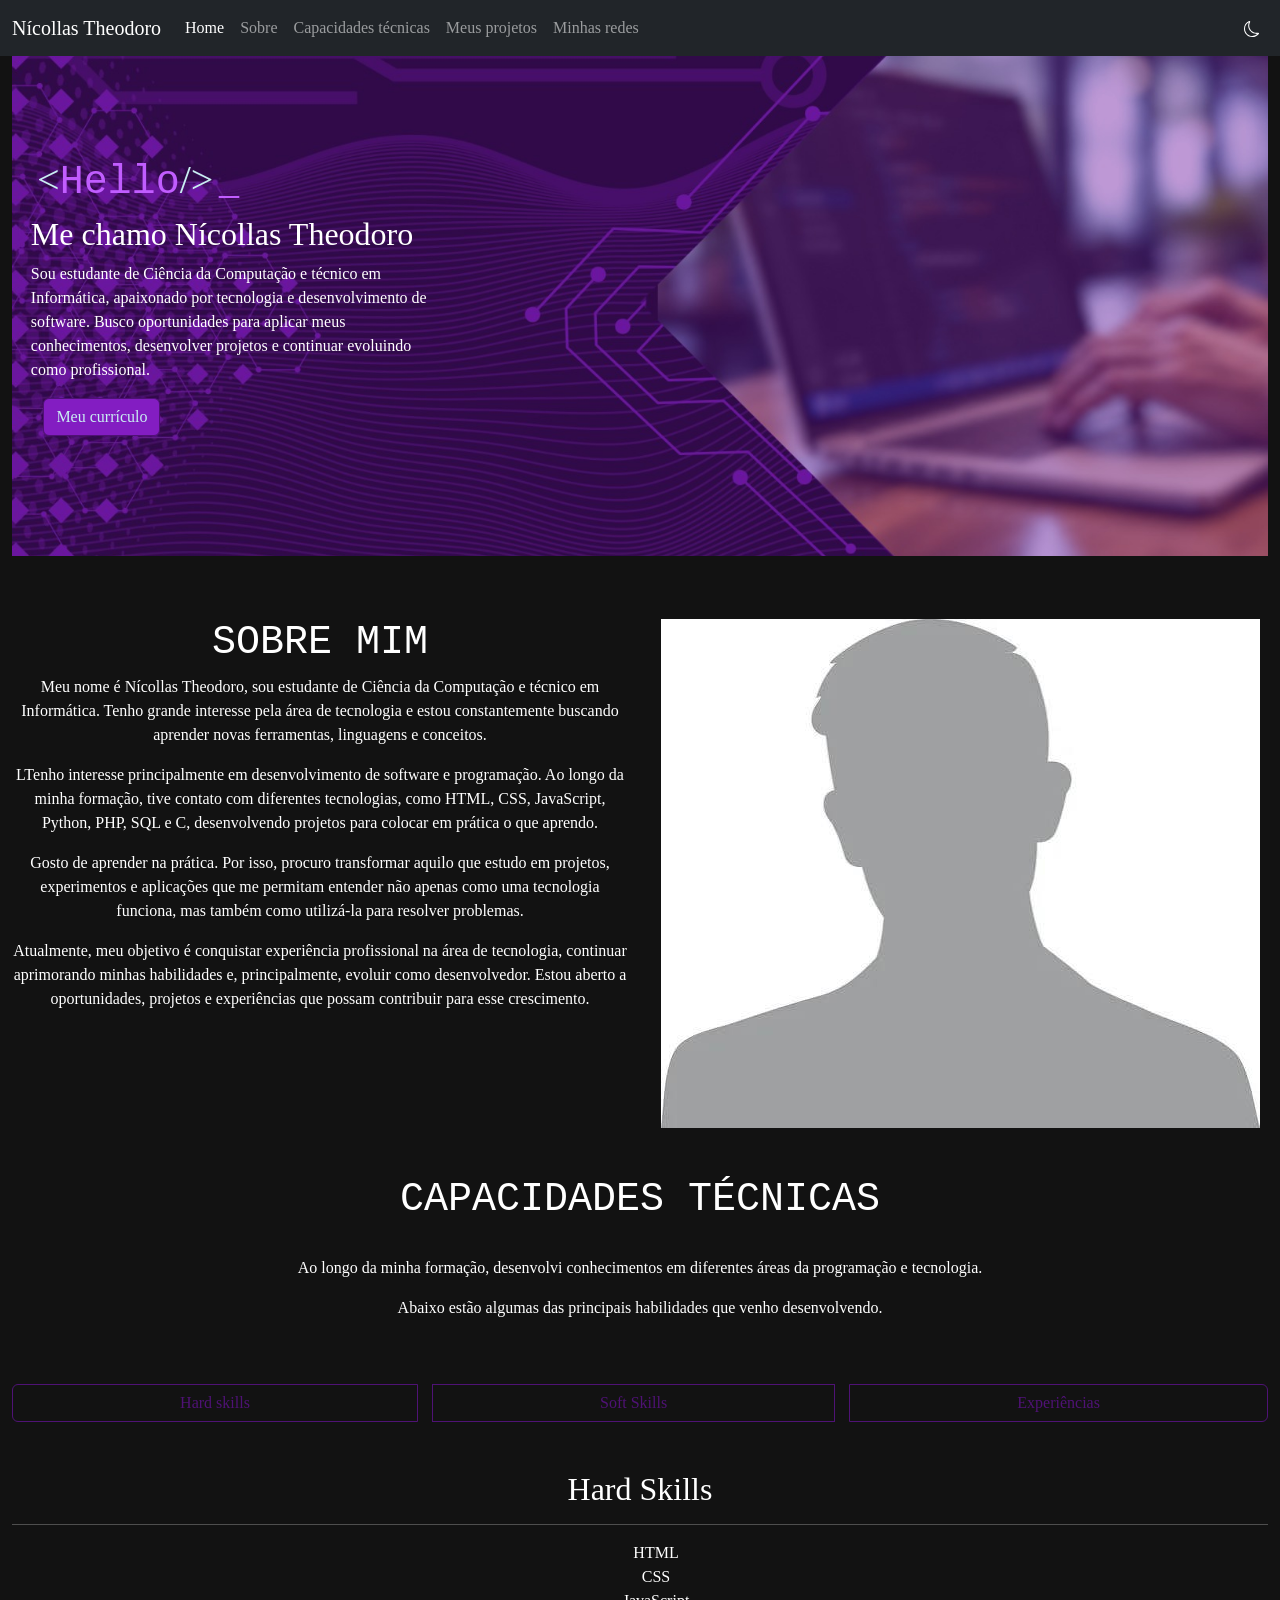
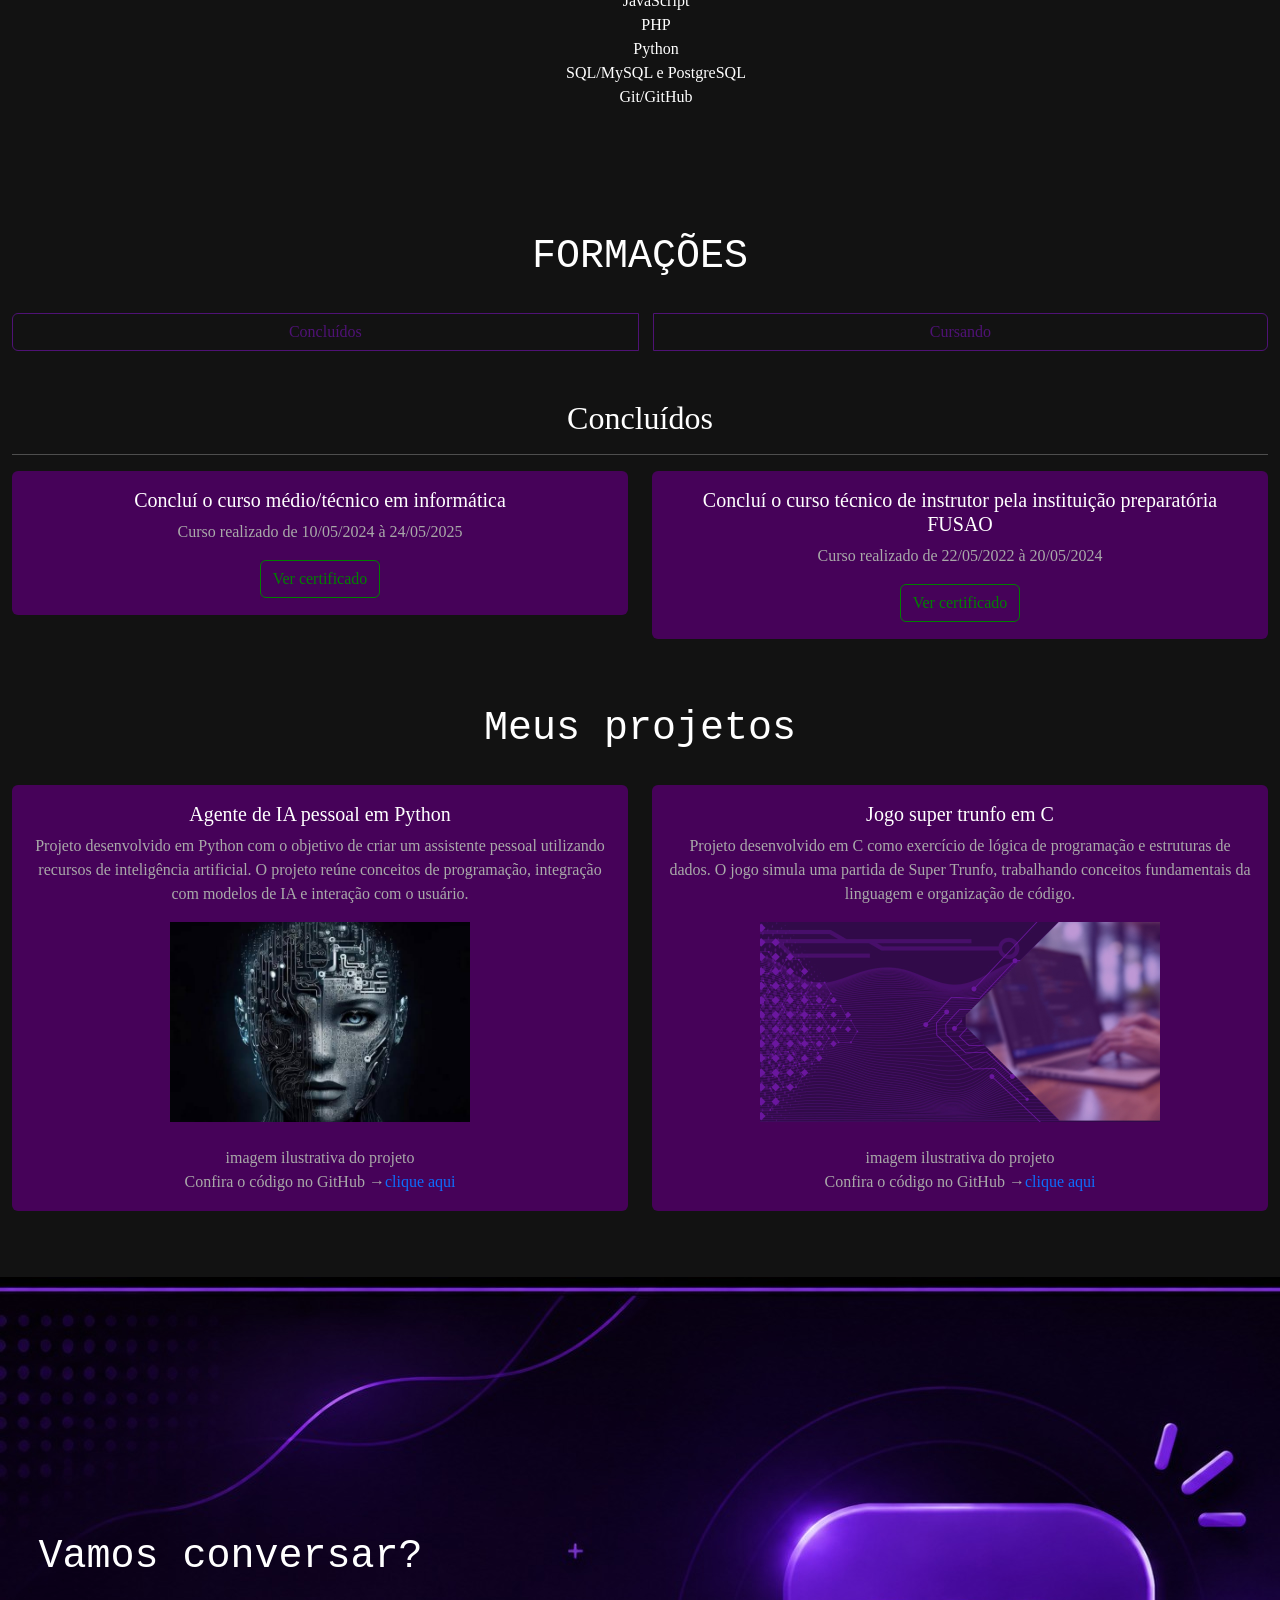
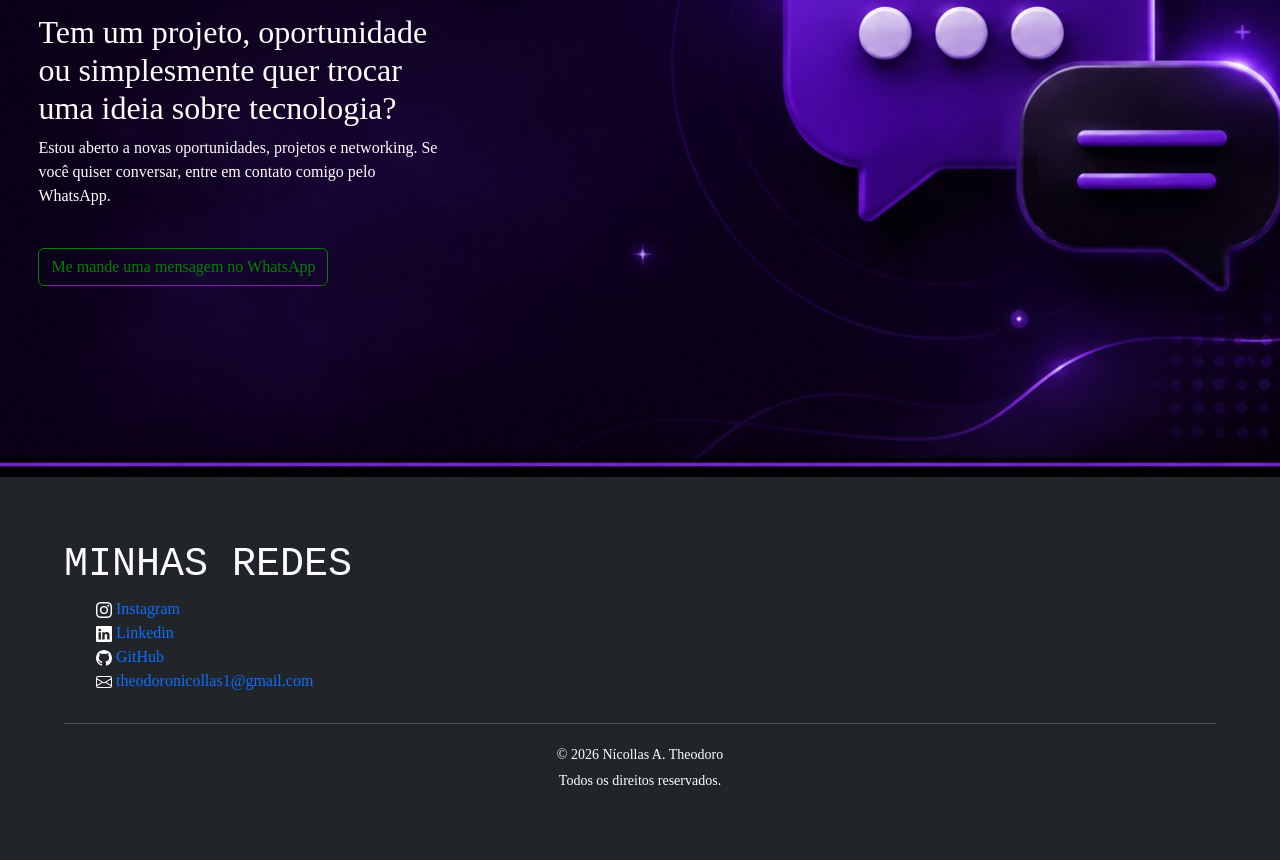
==== index.html @ baae7a4e "Mudando os exemplos" ====
<!DOCTYPE html>
<html>

<head>
    <meta charset="UTF-8">
    <meta name="viewport" content="width=device-width, initial-scale=1.0">
    <link href="https://cdn.jsdelivr.net/npm/bootstrap@5.3.8/dist/css/bootstrap.min.css" rel="stylesheet"
        integrity="sha384-sRIl4kxILFvY47J16cr9ZwB07vP4J8+LH7qKQnuqkuIAvNWLzeN8tE5YBujZqJLB" crossorigin="anonymous">
    <link rel="stylesheet" href="styke.css">
    <script src="https://cdn.jsdelivr.net/npm/bootstrap@5.3.8/dist/js/bootstrap.bundle.min.js"
        integrity="sha384-FKyoEForCGlyvwx9Hj09JcYn3nv7wiPVlz7YYwJrWVcXK/BmnVDxM+D2scQbITxI"
        crossorigin="anonymous"></script>
    <script src="script.js"></script>
</head>

<body>

    <nav class="navbar navbar-expand-lg bg-dark navbar-dark">
        <div class="container-fluid">
            <button class="navbar-toggler" type="button" data-bs-toggle="collapse" data-bs-target="#navbarTogglerDemo01"
                aria-controls="navbarTogglerDemo01" aria-expanded="false" aria-label="Toggle navigation">
                <span class="navbar-toggler-icon"></span>
            </button>
            <div class="collapse navbar-collapse" id="navbarTogglerDemo01">
                <a class="navbar-brand" href="#">Nícollas Theodoro</a>
                <ul class="navbar-nav me-auto mb-2 mb-lg-0">
                    <li class="nav-item">
                        <a class="nav-link active" aria-current="page" href="#home">Home</a>
                    </li>
                    <li class="nav-item">
                        <a class="nav-link" href="#sobre-mim">Sobre</a>
                    </li>
                    <li class="nav-item">
                        <a class="nav-link" href="#capacidades-tecnicas">Capacidades técnicas</a>
                    </li>
                    <li class="nav-item">
                        <a class="nav-link" href="#meus-projetos">Meus projetos</a>
                    </li>
                    <li class="nav-item">
                        <a class="nav-link" href="#minhas-redes">Minhas redes</a>
                    </li>
                </ul>

            </div>
            <button onclick="alternarTema()" id="lua"><svg xmlns="http://www.w3.org/2000/svg" width="16" height="16"
                    fill="currentColor" class="bi bi-moon" viewBox="0 0 16 16">
                    <path
                        d="M6 .278a.77.77 0 0 1 .08.858 7.2 7.2 0 0 0-.878 3.46c0 4.021 3.278 7.277 7.318 7.277q.792-.001 1.533-.16a.79.79 0 0 1 .81.316.73.73 0 0 1-.031.893A8.35 8.35 0 0 1 8.344 16C3.734 16 0 12.286 0 7.71 0 4.266 2.114 1.312 5.124.06A.75.75 0 0 1 6 .278M4.858 1.311A7.27 7.27 0 0 0 1.025 7.71c0 4.02 3.279 7.276 7.319 7.276a7.32 7.32 0 0 0 5.205-2.162q-.506.063-1.029.063c-4.61 0-8.343-3.714-8.343-8.29 0-1.167.242-2.278.681-3.286" />
                </svg></button>

            <button onclick="alternarTema()" id="sol"><svg xmlns="http://www.w3.org/2000/svg" width="16" height="16"
                    fill="currentColor" class="bi bi-brightness-high-fill" viewBox="0 0 16 16">
                    <path
                        d="M12 8a4 4 0 1 1-8 0 4 4 0 0 1 8 0M8 0a.5.5 0 0 1 .5.5v2a.5.5 0 0 1-1 0v-2A.5.5 0 0 1 8 0m0 13a.5.5 0 0 1 .5.5v2a.5.5 0 0 1-1 0v-2A.5.5 0 0 1 8 13m8-5a.5.5 0 0 1-.5.5h-2a.5.5 0 0 1 0-1h2a.5.5 0 0 1 .5.5M3 8a.5.5 0 0 1-.5.5h-2a.5.5 0 0 1 0-1h2A.5.5 0 0 1 3 8m10.657-5.657a.5.5 0 0 1 0 .707l-1.414 1.415a.5.5 0 1 1-.707-.708l1.414-1.414a.5.5 0 0 1 .707 0m-9.193 9.193a.5.5 0 0 1 0 .707L3.05 13.657a.5.5 0 0 1-.707-.707l1.414-1.414a.5.5 0 0 1 .707 0m9.193 2.121a.5.5 0 0 1-.707 0l-1.414-1.414a.5.5 0 0 1 .707-.707l1.414 1.414a.5.5 0 0 1 0 .707M4.464 4.465a.5.5 0 0 1-.707 0L2.343 3.05a.5.5 0 1 1 .707-.707l1.414 1.414a.5.5 0 0 1 0 .708" />
                </svg></button>
        </div>
    </nav>


    <main>

        <div class="container text-center">

            <div class="banner-home" id="home">
                <!-- <img src="camisetasTiBanner.png" alt=""> -->
                <h1 class="hello">
                    <span class="code">&lt;</span>Hello<span class="code">/&gt;</span>
                    <span class="cursor">_</span>
                </h1>
                <h2>Me chamo Nícollas Theodoro</h2>
                <p>Sou estudante de Ciência da Computação e técnico em Informática, apaixonado por tecnologia e
                    desenvolvimento de software. Busco oportunidades para aplicar meus conhecimentos, desenvolver
                    projetos e continuar evoluindo como profissional.</p>
                <a href="arquivos/CURRICULO - NICOLLAS THEODORO.pdf" download="Curriculo-Nicollas-Theodoro.pdf"
                    class="btn curriculo">Meu currículo</a>

            </div>
            <div class="row sobre">

                <div class="col-md-6" id="sobre-mim">
                    <h1>SOBRE MIM</h1>
                    <p>
                        Meu nome é Nícollas Theodoro, sou estudante de Ciência da Computação e técnico em Informática.
                        Tenho grande interesse pela área de tecnologia e estou constantemente buscando aprender novas
                        ferramentas, linguagens e conceitos.
                    </p>

                    <p>
                        LTenho interesse principalmente em desenvolvimento de software e programação. Ao longo da minha
                        formação, tive contato com diferentes tecnologias, como HTML, CSS, JavaScript, Python, PHP, SQL
                        e C, desenvolvendo projetos para colocar em prática o que aprendo.
                    </p>

                    <p>
                        Gosto de aprender na prática. Por isso, procuro transformar aquilo que estudo em projetos,
                        experimentos e aplicações que me permitam entender não apenas como uma tecnologia funciona, mas
                        também como utilizá-la para resolver problemas.
                    </p>

                    <p>
                        Atualmente, meu objetivo é conquistar experiência profissional na área de tecnologia, continuar
                        aprimorando minhas habilidades e, principalmente, evoluir como desenvolvedor. Estou aberto a
                        oportunidades, projetos e experiências que possam contribuir para esse crescimento.
                    </p>
                </div>

                <div class="col-md-6">
                    <img src="imagens/foto-generica.png" class="img-fluid" alt="Nícollas">
                </div>

            </div>


            <br><br>


            <div class="capacidades-tecnicas">
                <h1>CAPACIDADES TÉCNICAS</h1><br>
                <p>Ao longo da minha formação, desenvolvi conhecimentos em diferentes áreas da programação e tecnologia.
                </p>
                <p>Abaixo estão algumas das principais habilidades que venho desenvolvendo.</p>
                <br><br>
                <div class="btn-group" role="group" aria-label="Basic outlined example" id="capacidades-tecnicas">



                    <button type="button" class="btn btn-outline-primary" onclick="mudarTexto('h')">Hard skills
                    </button>

                    <button type="button" class="btn btn-outline-primary" onclick="mudarTexto('s')">Soft Skills
                    </button>

                    <button type="button" class="btn btn-outline-primary" onclick="mudarTexto('x')">
                        Experiências
                    </button>

                </div>

                <br><br>

                <h2 id="titulo">Hard Skills</h2>
                <hr>
                <ul class="lista">
                    <li id="item1">HTML</li>
                    <li id="item2">CSS</li>
                    <li id="item3">JavaScript</li>
                    <li id="item4">PHP</li>
                    <li id="item5">Python</li>
                    <li id="item6">SQL/MySQL e PostgreSQL</li>
                    <li id="item7">Git/GitHub</li>
                </ul>


                <div class="row row-cols-1 row-cols-md-2 g-4">

                    <div class="col">
                        <div class="card" id="card1">
                            <div class="card-body">
                                <h5 class="card-title" id="card-title1"></h5>
                                <p class="card-text" id="card-text1"></p>
                            </div>
                        </div>
                    </div>

                    <div class="col">
                        <div class="card" id="card2">
                            <div class="card-body">
                                <h5 class="card-title" id="card-title2"></h5>
                                <p class="card-text" id="card-text2"></p>
                            </div>
                        </div>
                    </div>

                    <div class="col">
                        <div class="card" id="card3">
                            <div class="card-body">
                                <h5 class="card-title" id="cardtitle3"></h5>
                                <p class="card-text" id="cardtext3"></p>
                            </div>
                        </div>
                    </div>

                    <div class="col">
                        <div class="card" id="card4">
                            <div class="card-body">
                                <h5 class="card-title" id="cardtitle4"></h5>
                                <p class="card-text" id="cardtext4"></p>
                            </div>
                        </div>
                    </div>

                </div>

            </div>

        </div>

        <div class="container text-center">
            <h1>FORMAÇÕES</h1> <br>
            <div class="btn-group" role="group" aria-label="Basic outlined example" id="capacidades-tecnicas">

                <button type="button" class="btn btn-outline-primary" onclick="mudarTextoFormacao('con')">
                    Concluídos
                </button>

                <button type="button" class="btn btn-outline-primary" onclick="mudarTextoFormacao('cur')">
                    Cursando
                </button>
            </div>

            <br><br>

            <h2 id="titulo-formacoes">Concluídos</h2>
            <hr>

            <div class="row row-cols-1 row-cols-md-2 g-4">

                <div class="col">
                    <div class="card" id="card-formacao1">
                        <div class="card-body">
                            <h5 class="card-title" id="card-formacao-title1">Concluí o curso médio/técnico em
                                informática</h5>
                            <p class="card-text" id="card-formacao-text1">Curso realizado de 10/05/2024 à 24/05/2025
                            </p>
                            <button class="btn whatsapp" id="certificado1">Ver certificado</button>

                        </div>
                    </div>
                </div>

                <div class="col">
                    <div class="card" id="card-formacao2">
                        <div class="card-body">
                            <h5 class="card-title" id="card-formacao-title2">Concluí o curso técnico de instrutor pela instituição preparatória FUSAO</h5>
                            <p class="card-text" id="card-formacao-text2">Curso realizado de 22/05/2022 à 20/05/2024</p>
                            <button class="btn whatsapp" id="certificado2">Ver certificado</button>
                        </div>
                    </div>
                </div>

                <div class="col">
                    <div class="card" id="card-formacao3">
                        <div class="card-body">
                            <h5 class="card-title" id="card-formacao-5itle3"></h5>
                            <p class="card-text" id="card-formacao-text3"></p>
                        </div>
                    </div>
                </div>

                <div class="col">
                    <div class="card" id="card-formacao4">
                        <div class="card-body">
                            <h5 class="card-title" id="card-formacao-title14"></h5>
                            <p class="card-text" id="card-formacao-text4"></p>
                        </div>
                    </div>
                </div>
            </div>

            <div class="div-projetos" id="meus-projetos">
                <h1>Meus projetos</h1><br>
                <div class="scroll-projetos">
                    <div class="row row-cols-1 row-cols-md-2 g-4">

                        <div class="col">
                            <div class="card" id="card-formacao1">
                                <div class="card-body">
                                    <h5 class="card-title" id="card-formacao-title1">Agente de IA pessoal em Python</h5>
                                    <p>Projeto desenvolvido em Python com o objetivo de criar um assistente pessoal
                                        utilizando recursos de inteligência artificial. O projeto reúne conceitos de
                                        programação, integração com modelos de IA e interação com o usuário.</p>
                                    <img src="imagens/projeto-ia.png" alt=""><br><br>
                                    <h7>imagem ilustrativa do projeto</h7>
                                    <p class="card-text" id="card-formacao-text1">Confira o código no GitHub →<a
                                            href="https://github.com/NicollasTheodoro/IA-Pessoal">clique aqui</a></p>
                                </div>
                            </div>
                        </div>

                        <div class="col">
                            <div class="card" id="card-formacao2">
                                <div class="card-body">
                                    <h5 class="card-title" id="card-formacao-title2">Jogo super trunfo em C </h5>
                                    <p>Projeto desenvolvido em C como exercício de lógica de programação e estruturas de
                                        dados. O jogo simula uma partida de Super Trunfo, trabalhando conceitos
                                        fundamentais da linguagem e organização de código.</p>

                                    <img src="imagens/bannerHome.jpeg" alt=""><br><br>
                                    <h7>imagem ilustrativa do projeto</h7>
                                    <p class="card-text" id="card-formacao-text2">Confira o código no GitHub →<a
                                            href="https://github.com/NicollasTheodoro/Super-Trunfo---desafio">clique
                                            aqui</a></p>
                                </div>
                            </div>
                        </div>

                        <div class="col">
                            <div class="card" id="card-formacao3">
                                <div class="card-body">
                                    <h5 class="card-title" id="card-formacao-5itle3"></h5>
                                    <p class="card-text" id="card-formacao-text3"></p>
                                </div>
                            </div>
                        </div>

                        <div class="col">
                            <div class="card" id="card-formacao4">
                                <div class="card-body">
                                    <h5 class="card-title" id="card-formacao-title14"></h5>
                                    <p class="card-text" id="card-formacao-text4"></p>
                                </div>
                            </div>
                        </div>
                    </div>
                </div>
            </div>

        </div>
        <div class="vamos-conversar">
            <!-- <img src="imagens/bannerVamosConversar.jpeg" alt=""> -->
            <h1>Vamos conversar?</h1><br>
            <h2>Tem um projeto, oportunidade ou simplesmente quer trocar uma ideia sobre tecnologia?</h2>
            <p>Estou aberto a novas oportunidades, projetos e networking. Se você quiser conversar, entre em contato comigo pelo WhatsApp.</p>
            <br>
            <button class="btn whatsapp"><a class=""
                    href="https://wa.me/5521979903028?text=Ol%C3%A1%21%20Vi%20seu%20curr%C3%ADculo%20e%20gostaria%20de%20conversar."
                    target="_blank">
                    Me mande uma mensagem no WhatsApp
                </a></button>
        </div>
    </main>


    <footer>
        <div class="div-footer">
            <div class="footer-colunas">
                <div>
                    <h1>MINHAS REDES</h1>
                    <ul id="minhas-redes">
                        <li><svg xmlns="http://www.w3.org/2000/svg" width="16" height="16" fill="currentColor"
                                class="bi bi-instagram" viewBox="0 0 16 16">
                                <path
                                    d="M8 0C5.829 0 5.556.01 4.703.048 3.85.088 3.269.222 2.76.42a3.9 3.9 0 0 0-1.417.923A3.9 3.9 0 0 0 .42 2.76C.222 3.268.087 3.85.048 4.7.01 5.555 0 5.827 0 8.001c0 2.172.01 2.444.048 3.297.04.852.174 1.433.372 1.942.205.526.478.972.923 1.417.444.445.89.719 1.416.923.51.198 1.09.333 1.942.372C5.555 15.99 5.827 16 8 16s2.444-.01 3.298-.048c.851-.04 1.434-.174 1.943-.372a3.9 3.9 0 0 0 1.416-.923c.445-.445.718-.891.923-1.417.197-.509.332-1.09.372-1.942C15.99 10.445 16 10.173 16 8s-.01-2.445-.048-3.299c-.04-.851-.175-1.433-.372-1.941a3.9 3.9 0 0 0-.923-1.417A3.9 3.9 0 0 0 13.24.42c-.51-.198-1.092-.333-1.943-.372C10.443.01 10.172 0 7.998 0zm-.717 1.442h.718c2.136 0 2.389.007 3.232.046.78.035 1.204.166 1.486.275.373.145.64.319.92.599s.453.546.598.92c.11.281.24.705.275 1.485.039.843.047 1.096.047 3.231s-.008 2.389-.047 3.232c-.035.78-.166 1.203-.275 1.485a2.5 2.5 0 0 1-.599.919c-.28.28-.546.453-.92.598-.28.11-.704.24-1.485.276-.843.038-1.096.047-3.232.047s-2.39-.009-3.233-.047c-.78-.036-1.203-.166-1.485-.276a2.5 2.5 0 0 1-.92-.598 2.5 2.5 0 0 1-.6-.92c-.109-.281-.24-.705-.275-1.485-.038-.843-.046-1.096-.046-3.233s.008-2.388.046-3.231c.036-.78.166-1.204.276-1.486.145-.373.319-.64.599-.92s.546-.453.92-.598c.282-.11.705-.24 1.485-.276.738-.034 1.024-.044 2.515-.045zm4.988 1.328a.96.96 0 1 0 0 1.92.96.96 0 0 0 0-1.92m-4.27 1.122a4.109 4.109 0 1 0 0 8.217 4.109 4.109 0 0 0 0-8.217m0 1.441a2.667 2.667 0 1 1 0 5.334 2.667 2.667 0 0 1 0-5.334" />
                            </svg> <a href="">Instagram</a></li>
                        <li><svg xmlns="http://www.w3.org/2000/svg" width="16" height="16" fill="currentColor"
                                class="bi bi-linkedin" viewBox="0 0 16 16">
                                <path
                                    d="M0 1.146C0 .513.526 0 1.175 0h13.65C15.474 0 16 .513 16 1.146v13.708c0 .633-.526 1.146-1.175 1.146H1.175C.526 16 0 15.487 0 14.854zm4.943 12.248V6.169H2.542v7.225zm-1.2-8.212c.837 0 1.358-.554 1.358-1.248-.015-.709-.52-1.248-1.342-1.248S2.4 3.226 2.4 3.934c0 .694.521 1.248 1.327 1.248zm4.908 8.212V9.359c0-.216.016-.432.08-.586.173-.431.568-.878 1.232-.878.869 0 1.216.662 1.216 1.634v3.865h2.401V9.25c0-2.22-1.184-3.252-2.764-3.252-1.274 0-1.845.7-2.165 1.193v.025h-.016l.016-.025V6.169h-2.4c.03.678 0 7.225 0 7.225z" />
                            </svg> <a href="">Linkedin</a></li>
                        <li><svg xmlns="http://www.w3.org/2000/svg" width="16" height="16" fill="currentColor"
                                class="bi bi-github" viewBox="0 0 16 16">
                                <path
                                    d="M8 0C3.58 0 0 3.58 0 8c0 3.54 2.29 6.53 5.47 7.59.4.07.55-.17.55-.38 0-.19-.01-.82-.01-1.49-2.01.37-2.53-.49-2.69-.94-.09-.23-.48-.94-.82-1.13-.28-.15-.68-.52-.01-.53.63-.01 1.08.58 1.23.82.72 1.21 1.87.87 2.33.66.07-.52.28-.87.51-1.07-1.78-.2-3.64-.89-3.64-3.95 0-.87.31-1.59.82-2.15-.08-.2-.36-1.02.08-2.12 0 0 .67-.21 2.2.82.64-.18 1.32-.27 2-.27s1.36.09 2 .27c1.53-1.04 2.2-.82 2.2-.82.44 1.1.16 1.92.08 2.12.51.56.82 1.27.82 2.15 0 3.07-1.87 3.75-3.65 3.95.29.25.54.73.54 1.48 0 1.07-.01 1.93-.01 2.2 0 .21.15.46.55.38A8.01 8.01 0 0 0 16 8c0-4.42-3.58-8-8-8" />
                            </svg> <a href="https://github.com/NicollasTheodoro">GitHub</a></li>
                        <li><svg xmlns="http://www.w3.org/2000/svg" width="16" height="16" fill="currentColor"
                                class="bi bi-envelope" viewBox="0 0 16 16">
                                <path
                                    d="M0 4a2 2 0 0 1 2-2h12a2 2 0 0 1 2 2v8a2 2 0 0 1-2 2H2a2 2 0 0 1-2-2zm2-1a1 1 0 0 0-1 1v.217l7 4.2 7-4.2V4a1 1 0 0 0-1-1zm13 2.383-4.708 2.825L15 11.105zm-.034 6.876-5.64-3.471L8 9.583l-1.326-.795-5.64 3.47A1 1 0 0 0 2 13h12a1 1 0 0 0 .966-.741M1 11.105l4.708-2.897L1 5.383z" />
                            </svg> <a
                                href="https://mail.google.com/mail/u/0/?hl=pt-BR#advanced-search/to=theodoronicollas1%40gmail.com&query=in%3Asent&isrefinement=true&todisplay=theodoronicollas1%40gmail.com?compose=new">theodoronicollas1@gmail.com</a>
                        </li>
                    </ul>
                </div>

                <div class="direitos-reservados">
                    <p>© 2026 Nícollas A. Theodoro</p>
                    <p>Todos os direitos reservados.</p>
                </div>
            </div>
        </div>
    </footer>

</body>



</html>
---- styke.css ----
* {
    box-sizing: border-box;
    font-family: Times, Times New Roman, sans-serif;
}

h1 {
    font-family: Andale Mono, monospace;
}

.lista {
    list-style: none;
}

head {
    background-color: darkblue;
}

#lua,
#sol {
    background-color: transparent;
    border: none;
    color: white;
    padding: 8px;
    margin: 0;
    cursor: pointer;
    transition: 0.3s;
}

#lua:hover,
#sol:hover {
    color: #C9EEF2;
    transform: scale(1.15);
}

#sol {
    display: none;
}

body {
    /* background-color: #1e1c1f; */
    background-color: #121212;
    color: white;
}

/* 
body {
    background-color: #121212;
    color: white;
} */

.curriculo {
    background-color: #831DC2;
    color: #C9EEF2 !important;
    margin-left: 2.5%;
}

.btn {
    border-color: #4F1275;
    color: #4F1275;
}

#capacidades-tecnicas {
    display: flex;
    justify-content: center;
    gap: 15px;
}

.btn:hover {
    background-color: #831DC2;
    border-color: #4F1275;
    color: #C9EEF2;
}

.btn:active {
    background-color: #831DC2 !important;
    border-color: #4F1275 !important;
    color: #C9EEF2 !important;
}

.card {
    background-color: transparent;
    border-color: transparent;
}

#card-formacao1,
#card-formacao2 {
    background-color: #460259;
}

.card-body p {
    color: darkgray;
}

.card-body h5 {
    color: white;
}

.card-body h7 {
    color: darkgray;
}


nav {
    color: white;
}

.div-footer {
    padding: 5%;
    font-style: none;
    background-color: #212529;
}

.div-footer ul {
    list-style: none;
}

a {
    text-decoration: none;
}

.div-footer a:hover {
    color: #C9EEF2;
}

body.light-mode .sobre-mim {
    background-color: white;
    color: black;
}

body.light-mode .banner-home {
    color: white;
}

.card {
    background-color: transparent;
    border-color: transparent;
}


body.light-mode .card {
    background-color: transparent;
    color: black;
    border: none;
}

body.light-mode {
    background-color: rgb(221, 214, 224);
    color: black;
}

body.light-mode .div-footer {
    background-color: #212529;
    color: white;
}

body.light-mode .vamos-conversar {
    color: white;
}

body {
    margin: 0;
    width: 100%;
    overflow-x: hidden;
}

.container {
    max-width: 100%;
}

.inutil:hover {
    background-color: transparent;
    cursor: initial;
}

.banner-home {
    height: 500px;
    width: 100%;
    padding: 0;
    margin: 0;
    background-image: url(imagens/bannerHome.jpeg);
    background-repeat: no-repeat;
    background-position: center;
    background-size: cover;
    text-align: left;
}

.banner-home h1 {
    padding-top: 8%;
    margin-left: 2%;
}

.banner-home p, .banner-home h2 {
    max-width: 400px;
    margin-left: 1.5%;
}

.hello {
    font-family: 'Courier New', monospace;
    color: #c15dff;
}

.code {
    color: #C9EEF2;
}

.cursor {
    animation: piscar 1s infinite;
    margin-left: -1.5%;
}

@keyframes piscar {
    50% {
        opacity: 0;
    }
}

/* .banner img{
    padding: 2%;
    padding-left: 0%;
} */

.sobre {
    margin-top: 5%;
}

.formacoes {
    background-color: aliceblue;
}

.vamos-conversar {
    height: 800px;
    width: 100%;
    padding: 0;
    margin: 0;
    background-image: url(imagens/bannerVamosConversar.jpeg);
    background-repeat: no-repeat;
    background-position: center;
    background-size: cover;
    text-align: left;
}

.vamos-conversar h1,
.vamos-conversar h2,
.vamos-conversar p,
.vamos-conversar button {
    margin-left: 3%;
    max-width: 400px;
}

.vamos-conversar h1 {
    padding-top: 20%;
}

.whatsapp a {
    color: inherit;
    text-decoration: none;

}

.whatsapp {
    color: green;
    border-color: green;
}

.whatsapp:hover {
    background-color: green;
    border-color: green;
}

.whatsapp:active {
    background-color: green !important;
    border-color: green !important;
    color: greenyellow !important;
}

.scroll-projetos {
    color: #111314;
}

.scroll-projetos img {
    height: 200px;
}

.scroll-projetos a:hover {
    color: #C9EEF2;
}

.curriculo:active {
    background-color: #460259 !important;
    color: white !important;
}


.direitos-reservados {
    text-align: center;
    margin-top: 30px;
    padding-top: 15px;
    border-top: 1px solid rgba(255, 255, 255, 0.2);
    font-size: 14px;
}

.direitos-reservados p {
    margin: 5px;
}


@media (max-width: 600px) {
    .banner-home {
        height: 566px;
        width: 100%;
        padding: 0%;
        background-image: url(imagens/bannerHome.jpeg);
    }

    .banner-home h1 {
        padding-top: 15%;
        margin-left: 2%;
    }

    .banner-home p {
        max-width: 250px;
    }

    .cursor {
        animation: piscar 1s infinite;
        margin-left: -3.5%;
    }

    .curriculo {
        margin-top: 5%;
    }

    .vamos-conversar {
        text-align: center;
        /* background-color: #310b49; */
        background-image: url(imagens/bannerVamosConversar.jpeg);
        /* background-color: rgb(16, 15, 31); */
        height: 800px;
        width: 100%;
        background-origin: initial;
        padding: 5%;
        background-repeat: no-repeat;
        text-align: center;
    }

    .btn {
        border-color: #4F1275;
        color: #831DC2;
    }

    .whatsapp {
        color: green;
        border-color: green;
    }

    .whatsapp:hover {
        background-color: green;
        border-color: green;
    }

    .whatsapp:active {
        background-color: green !important;
        border-color: green !important;
        color: greenyellow !important;
    }

    .vamos-conversar h1 {
        padding-top: 38%;
    }
}
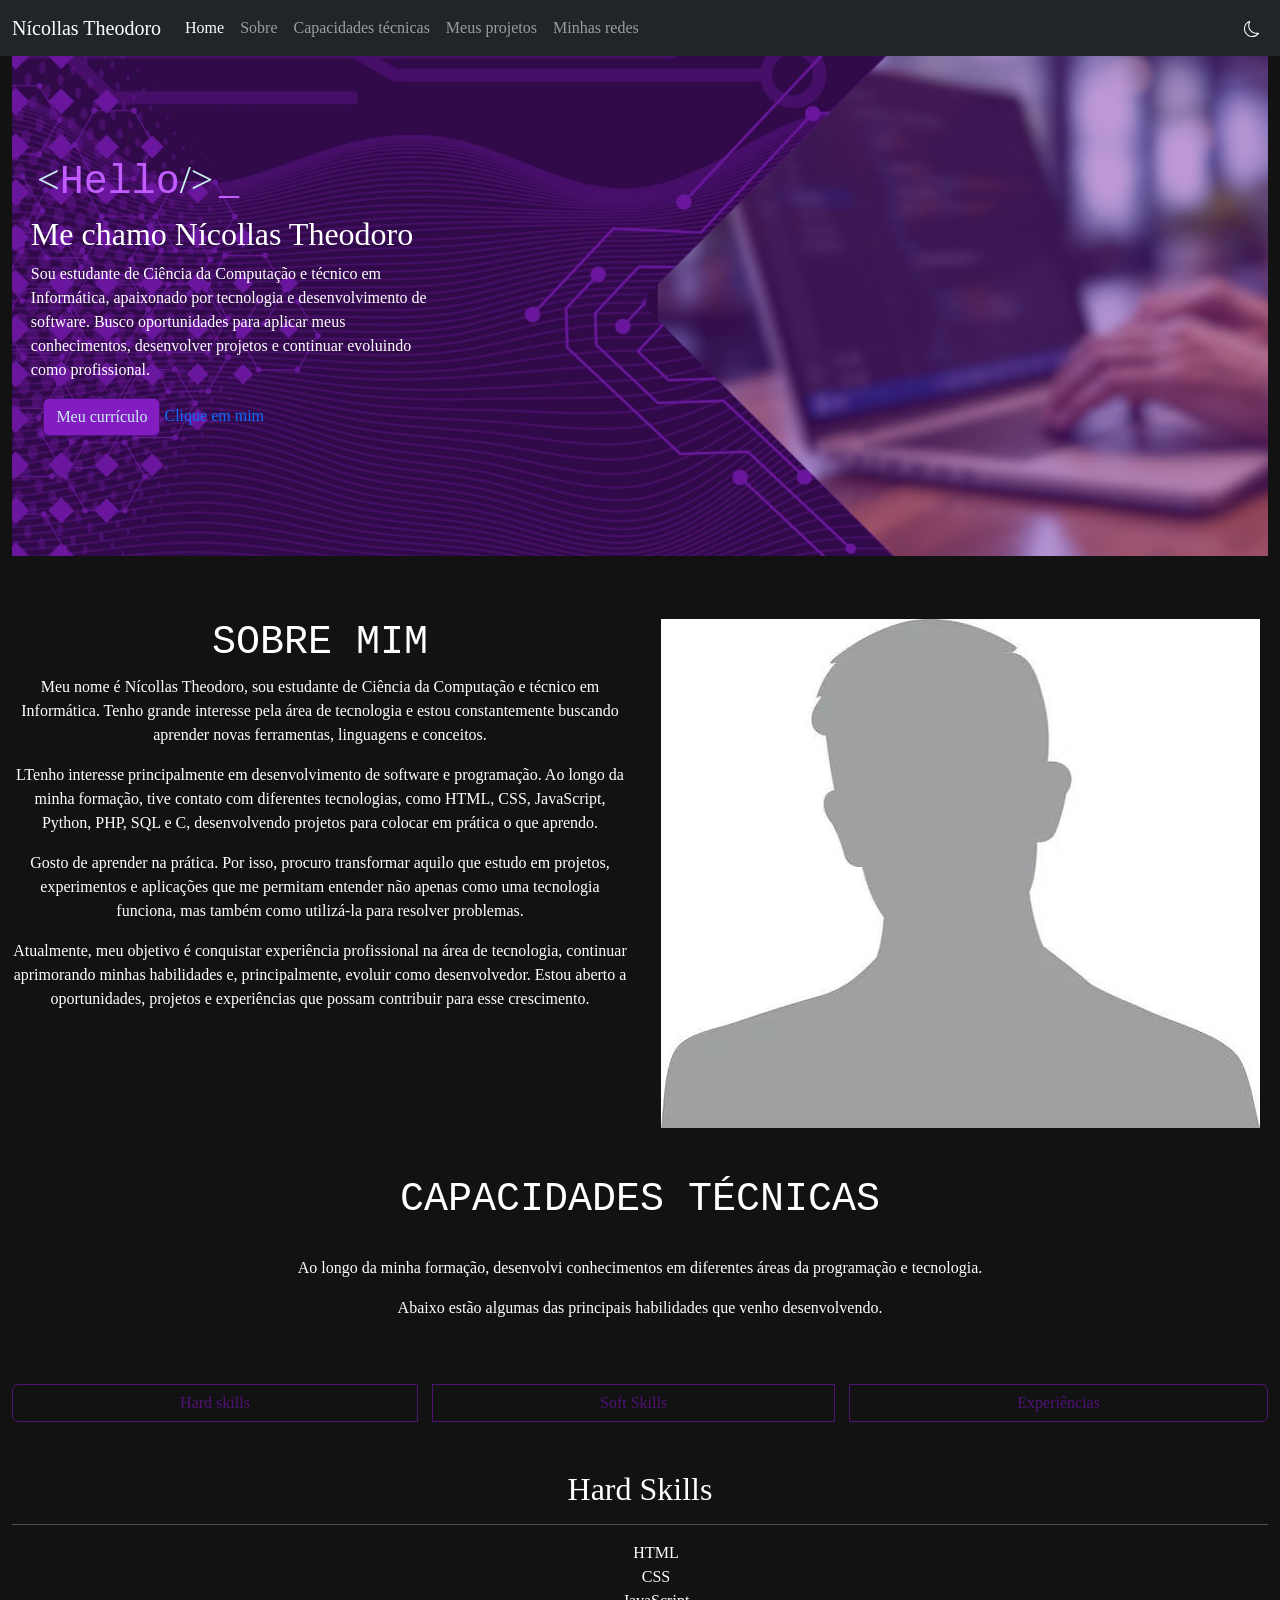
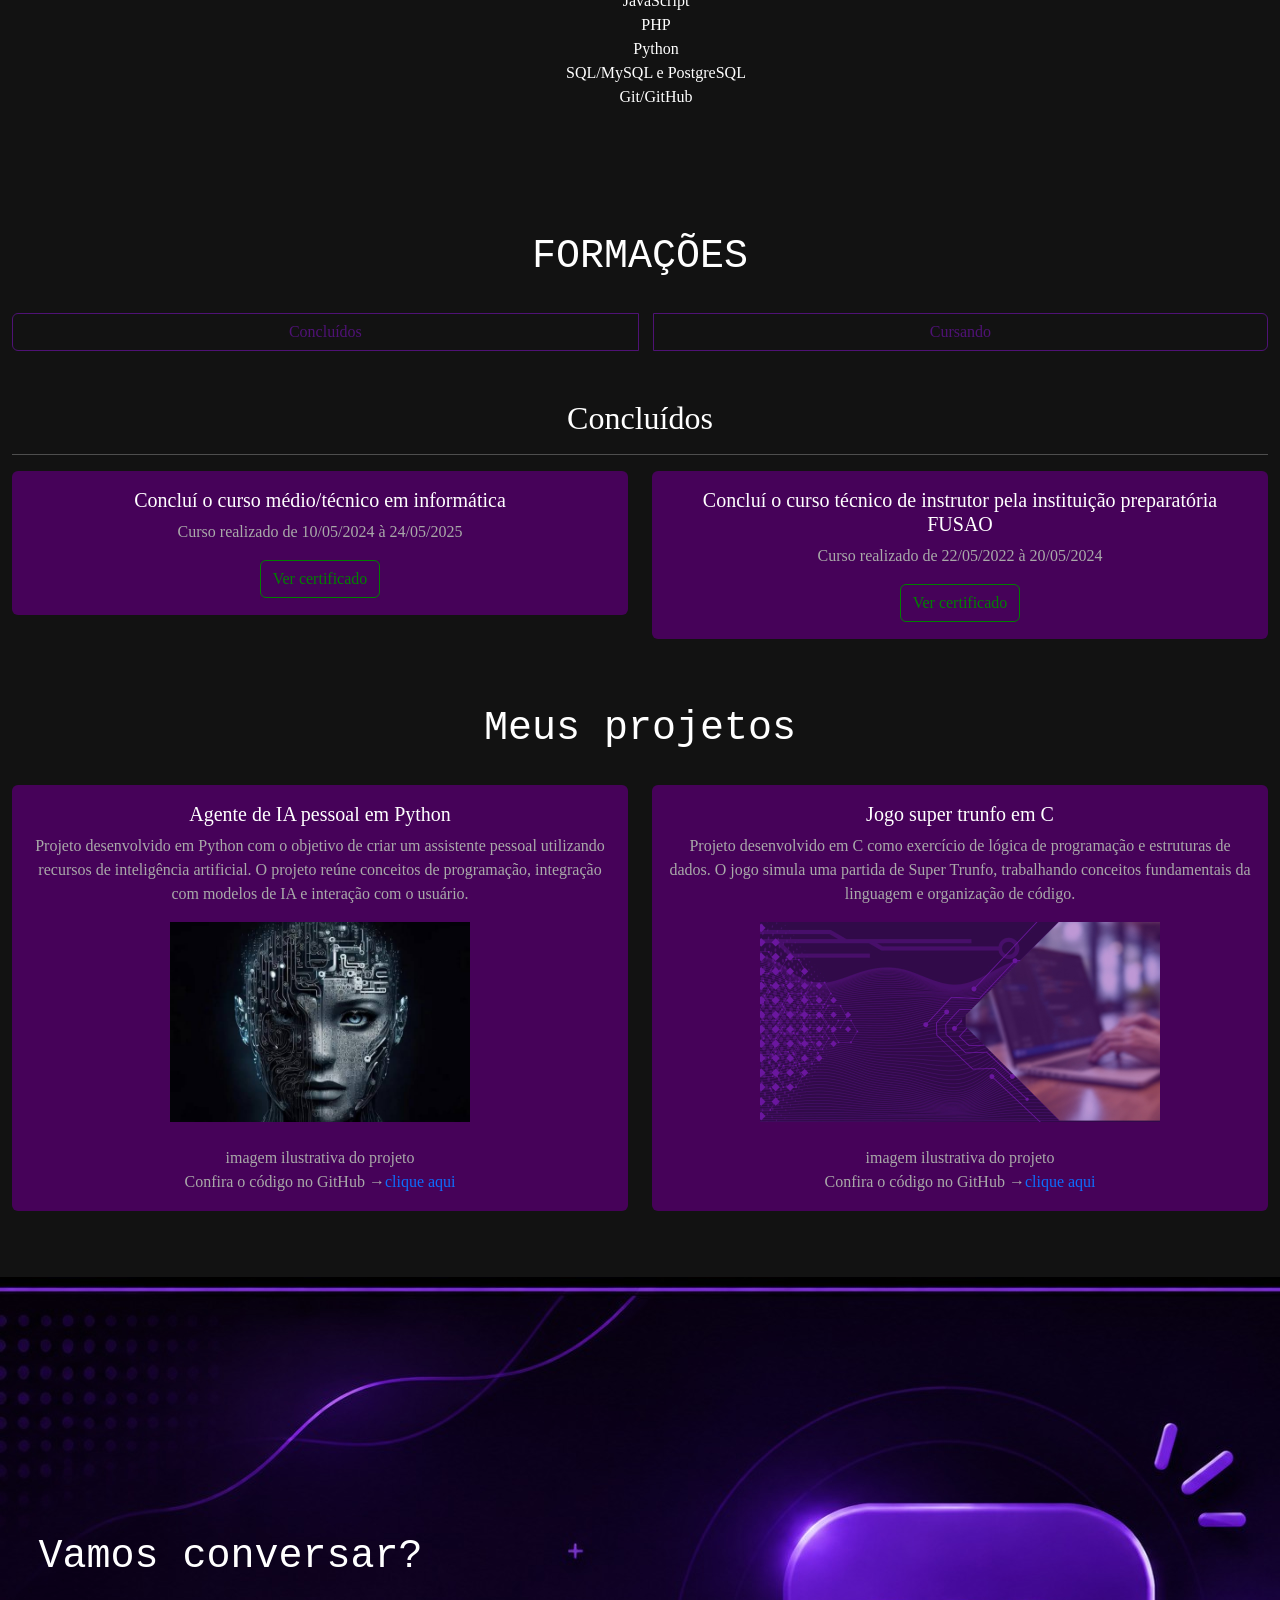
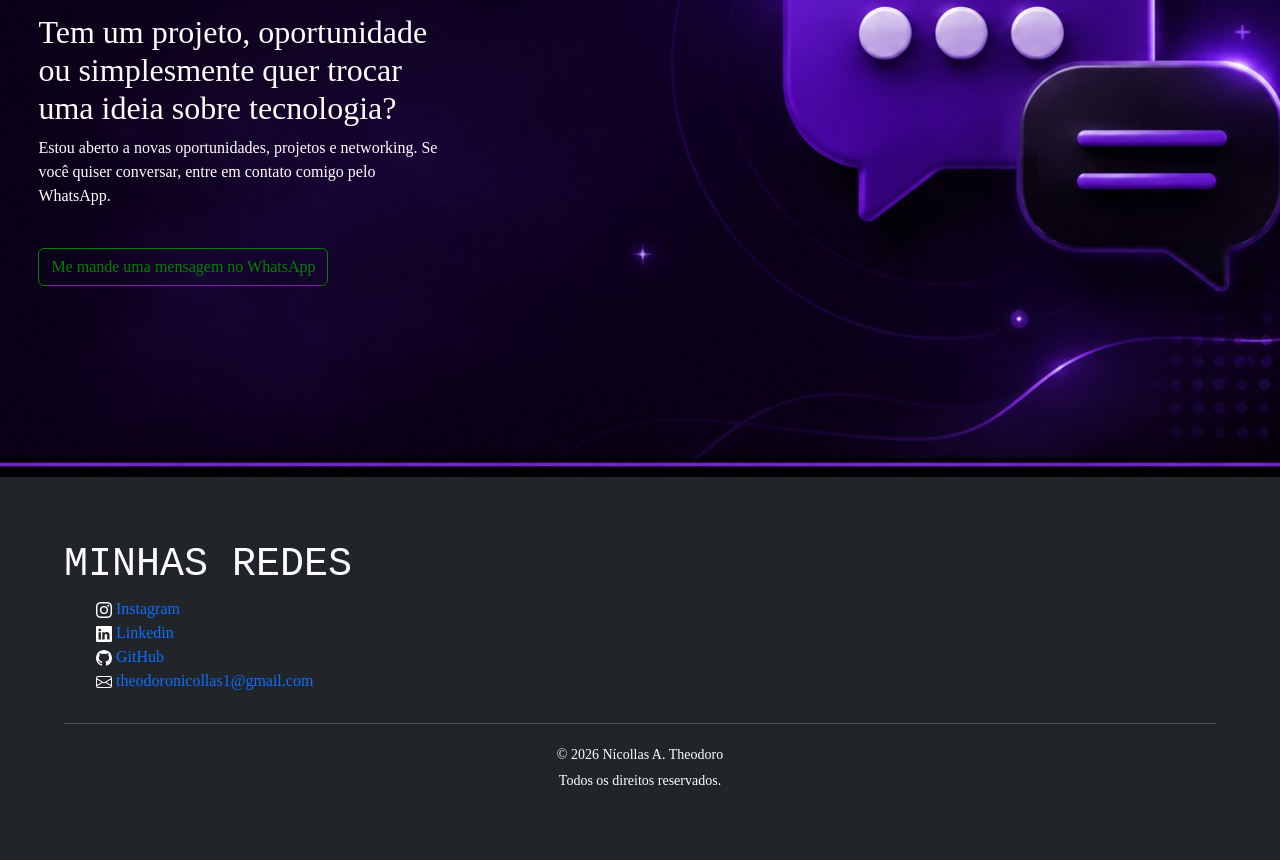
==== commit 9357691e: "Teste de formulário para whatsapp" ====
--- a/index.html
+++ b/index.html
@@ -73,6 +73,7 @@
                     projetos e continuar evoluindo como profissional.</p>
                 <a href="arquivos/CURRICULO - NICOLLAS THEODORO.pdf" download="Curriculo-Nicollas-Theodoro.pdf"
                     class="btn curriculo">Meu currículo</a>
+                <a href="siteTeste.html">Clique em mim</a>
 
             </div>
             <div class="row sobre">
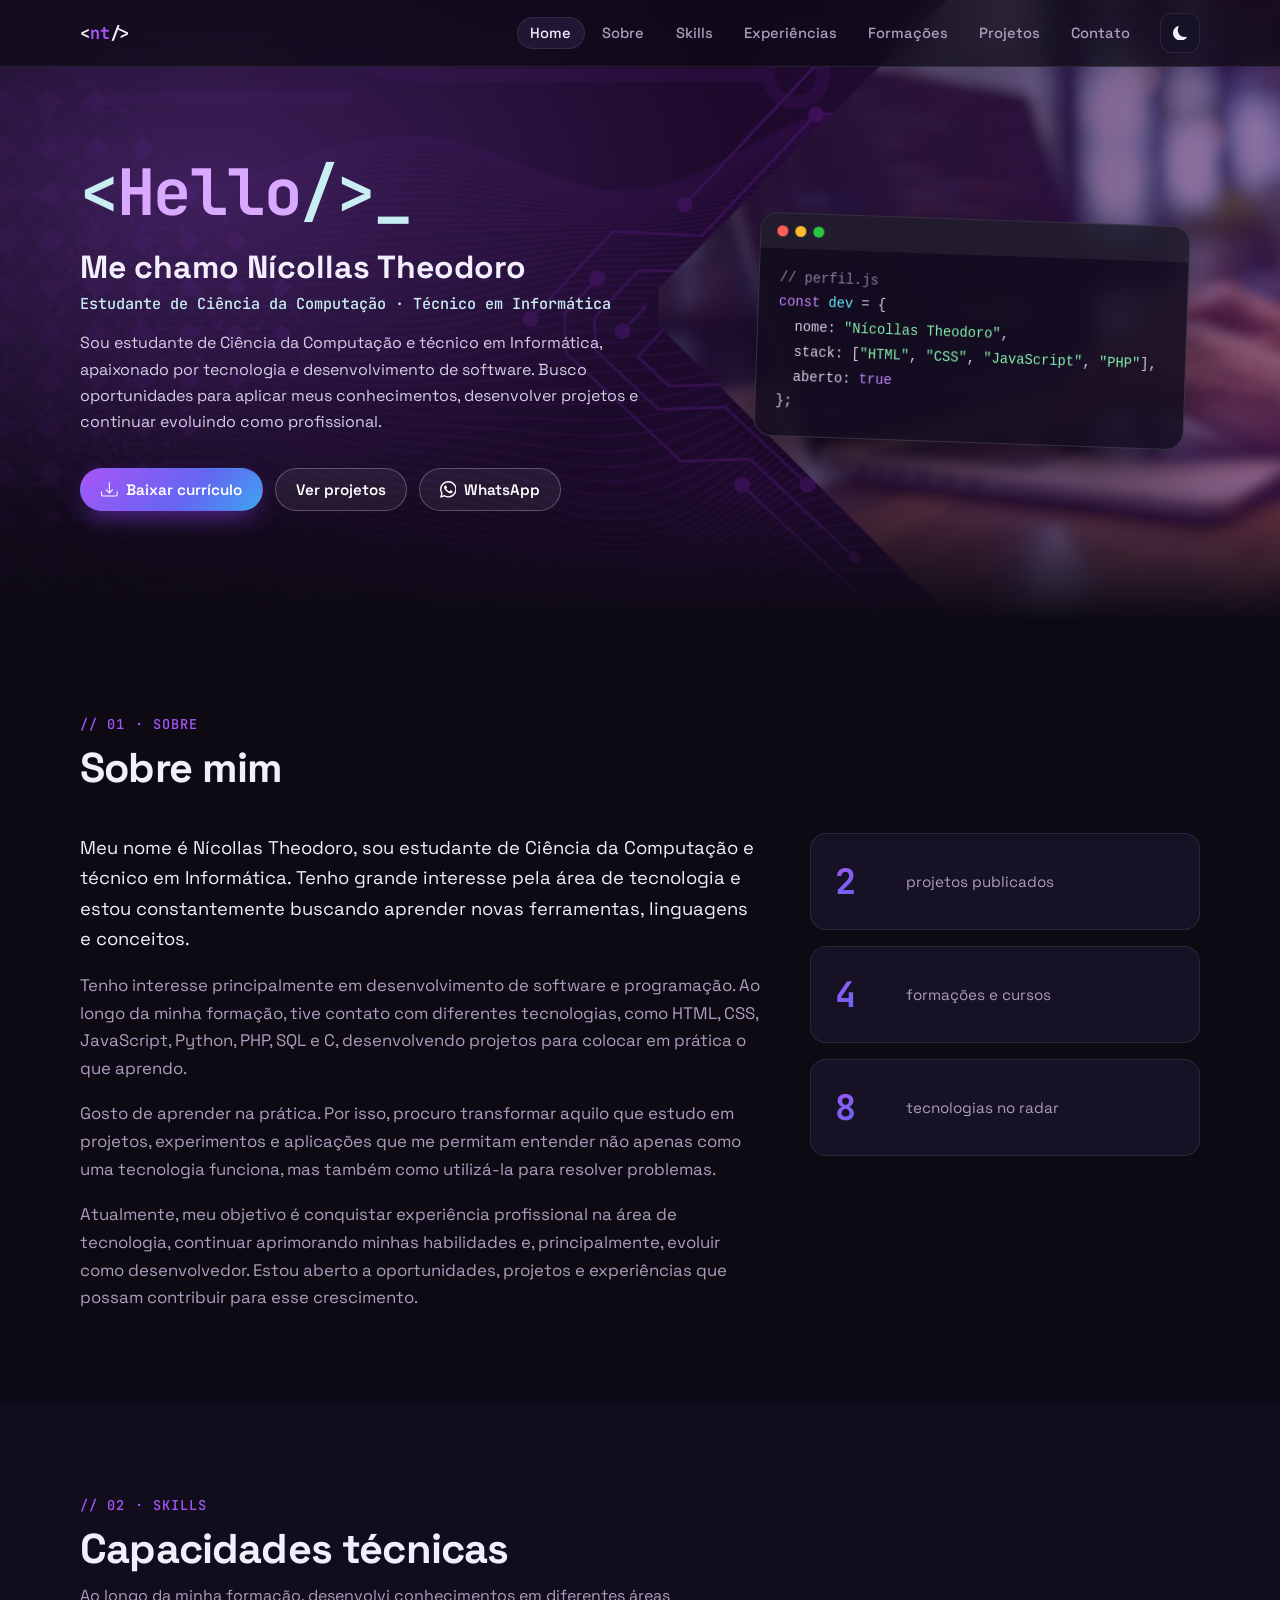
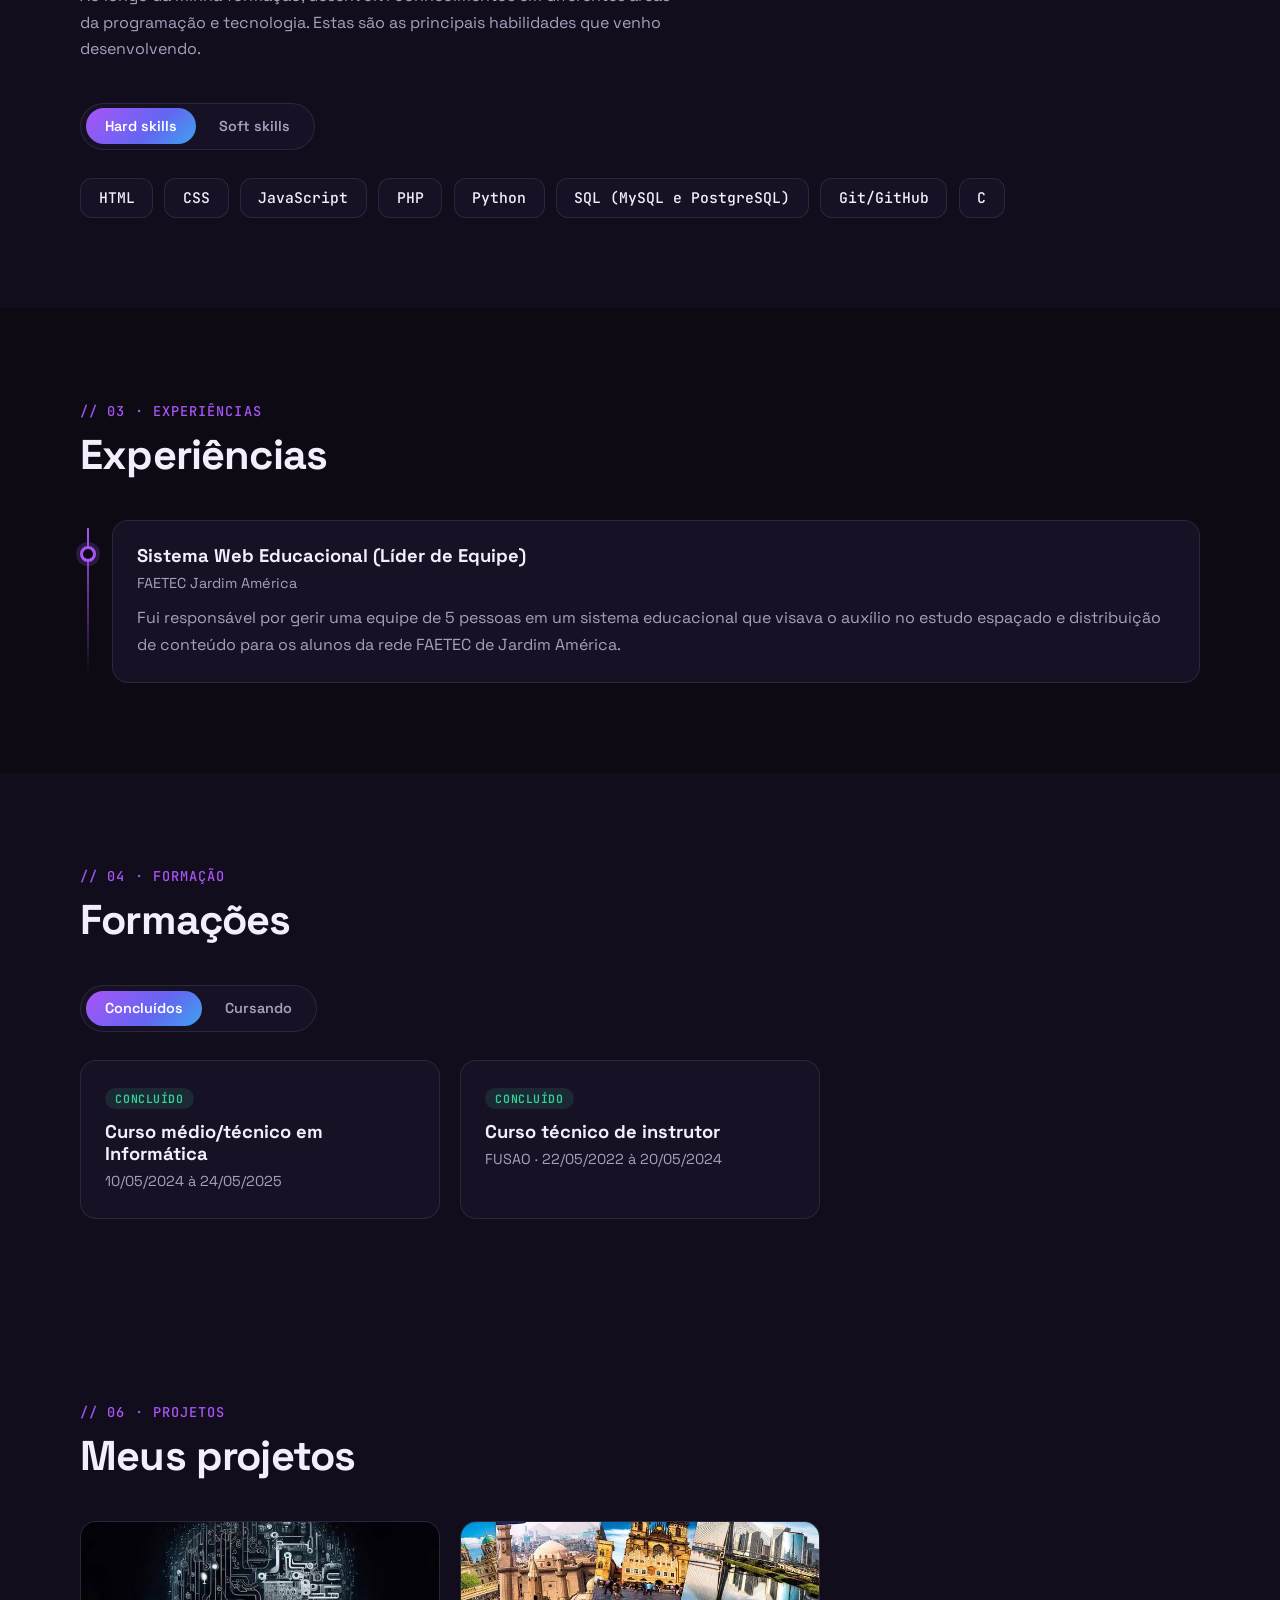
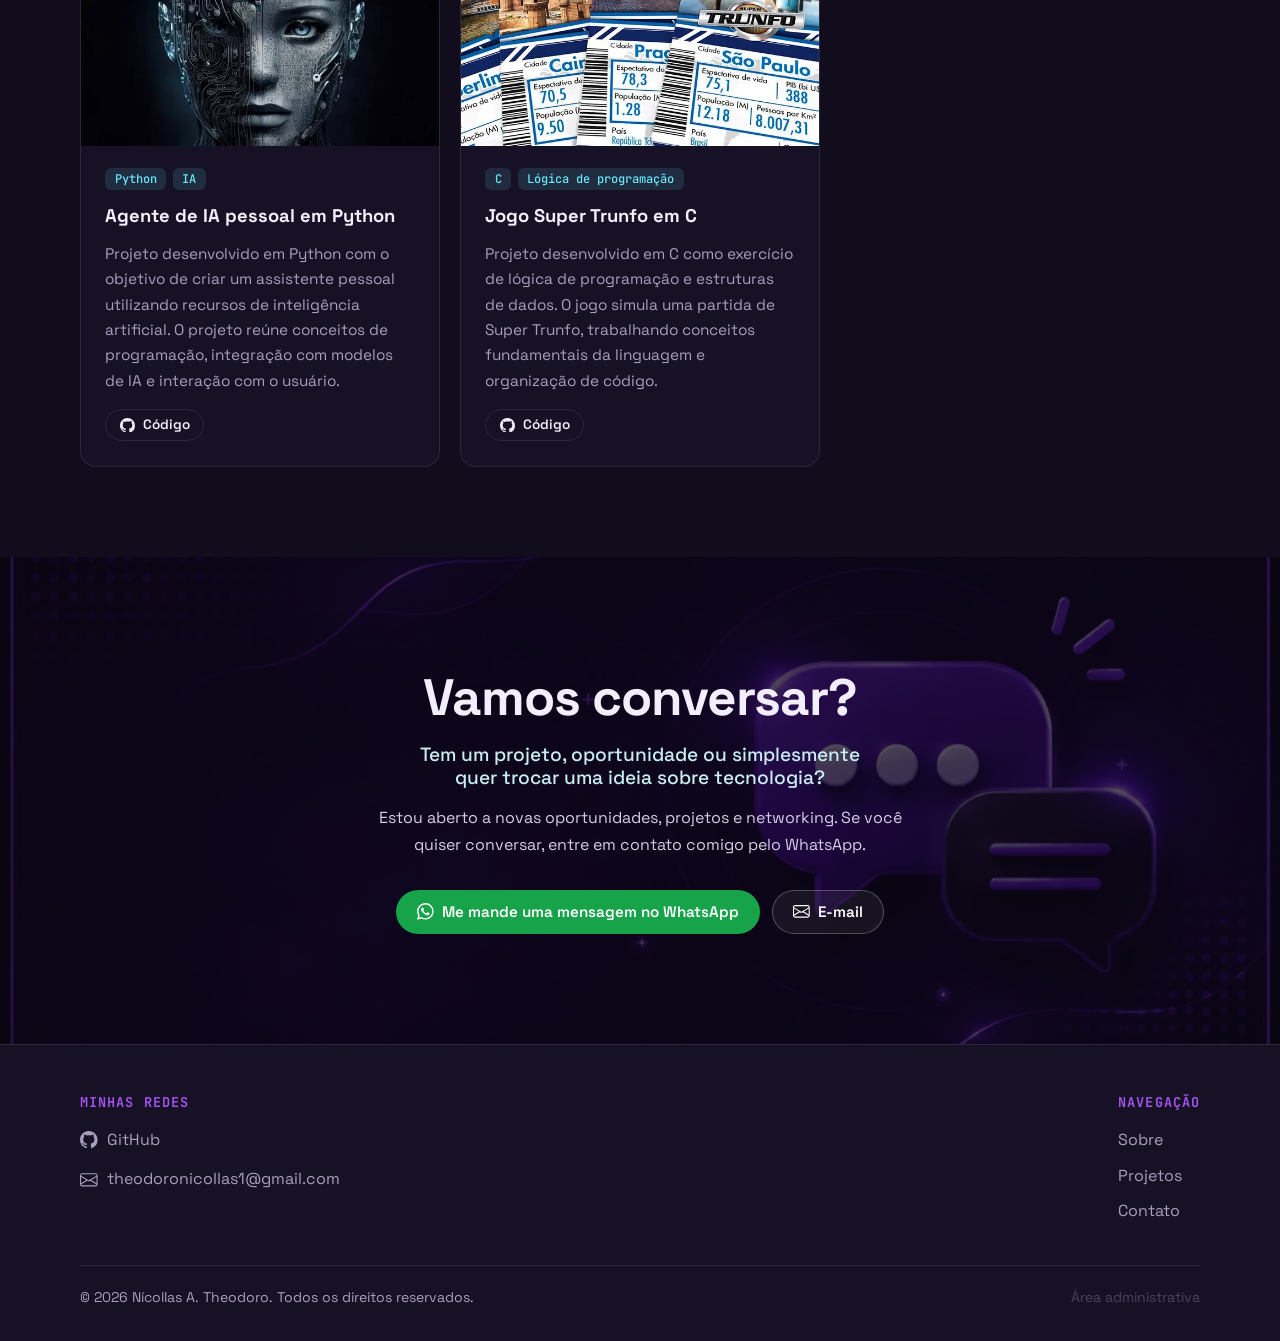
==== commit e3f1c118: "Teste da melhoria 01 com claude" ====
--- a/index.html
+++ b/index.html
@@ -1,378 +1,146 @@
-<!DOCTYPE html>
-<html>
-
-<head>
-    <meta charset="UTF-8">
-    <meta name="viewport" content="width=device-width, initial-scale=1.0">
-    <link href="https://cdn.jsdelivr.net/npm/bootstrap@5.3.8/dist/css/bootstrap.min.css" rel="stylesheet"
-        integrity="sha384-sRIl4kxILFvY47J16cr9ZwB07vP4J8+LH7qKQnuqkuIAvNWLzeN8tE5YBujZqJLB" crossorigin="anonymous">
-    <link rel="stylesheet" href="styke.css">
-    <script src="https://cdn.jsdelivr.net/npm/bootstrap@5.3.8/dist/js/bootstrap.bundle.min.js"
-        integrity="sha384-FKyoEForCGlyvwx9Hj09JcYn3nv7wiPVlz7YYwJrWVcXK/BmnVDxM+D2scQbITxI"
-        crossorigin="anonymous"></script>
-    <script src="script.js"></script>
-</head>
-
-<body>
-
-    <nav class="navbar navbar-expand-lg bg-dark navbar-dark">
-        <div class="container-fluid">
-            <button class="navbar-toggler" type="button" data-bs-toggle="collapse" data-bs-target="#navbarTogglerDemo01"
-                aria-controls="navbarTogglerDemo01" aria-expanded="false" aria-label="Toggle navigation">
-                <span class="navbar-toggler-icon"></span>
-            </button>
-            <div class="collapse navbar-collapse" id="navbarTogglerDemo01">
-                <a class="navbar-brand" href="#">Nícollas Theodoro</a>
-                <ul class="navbar-nav me-auto mb-2 mb-lg-0">
-                    <li class="nav-item">
-                        <a class="nav-link active" aria-current="page" href="#home">Home</a>
-                    </li>
-                    <li class="nav-item">
-                        <a class="nav-link" href="#sobre-mim">Sobre</a>
-                    </li>
-                    <li class="nav-item">
-                        <a class="nav-link" href="#capacidades-tecnicas">Capacidades técnicas</a>
-                    </li>
-                    <li class="nav-item">
-                        <a class="nav-link" href="#meus-projetos">Meus projetos</a>
-                    </li>
-                    <li class="nav-item">
-                        <a class="nav-link" href="#minhas-redes">Minhas redes</a>
-                    </li>
-                </ul>
-
-            </div>
-            <button onclick="alternarTema()" id="lua"><svg xmlns="http://www.w3.org/2000/svg" width="16" height="16"
-                    fill="currentColor" class="bi bi-moon" viewBox="0 0 16 16">
-                    <path
-                        d="M6 .278a.77.77 0 0 1 .08.858 7.2 7.2 0 0 0-.878 3.46c0 4.021 3.278 7.277 7.318 7.277q.792-.001 1.533-.16a.79.79 0 0 1 .81.316.73.73 0 0 1-.031.893A8.35 8.35 0 0 1 8.344 16C3.734 16 0 12.286 0 7.71 0 4.266 2.114 1.312 5.124.06A.75.75 0 0 1 6 .278M4.858 1.311A7.27 7.27 0 0 0 1.025 7.71c0 4.02 3.279 7.276 7.319 7.276a7.32 7.32 0 0 0 5.205-2.162q-.506.063-1.029.063c-4.61 0-8.343-3.714-8.343-8.29 0-1.167.242-2.278.681-3.286" />
-                </svg></button>
-
-            <button onclick="alternarTema()" id="sol"><svg xmlns="http://www.w3.org/2000/svg" width="16" height="16"
-                    fill="currentColor" class="bi bi-brightness-high-fill" viewBox="0 0 16 16">
-                    <path
-                        d="M12 8a4 4 0 1 1-8 0 4 4 0 0 1 8 0M8 0a.5.5 0 0 1 .5.5v2a.5.5 0 0 1-1 0v-2A.5.5 0 0 1 8 0m0 13a.5.5 0 0 1 .5.5v2a.5.5 0 0 1-1 0v-2A.5.5 0 0 1 8 13m8-5a.5.5 0 0 1-.5.5h-2a.5.5 0 0 1 0-1h2a.5.5 0 0 1 .5.5M3 8a.5.5 0 0 1-.5.5h-2a.5.5 0 0 1 0-1h2A.5.5 0 0 1 3 8m10.657-5.657a.5.5 0 0 1 0 .707l-1.414 1.415a.5.5 0 1 1-.707-.708l1.414-1.414a.5.5 0 0 1 .707 0m-9.193 9.193a.5.5 0 0 1 0 .707L3.05 13.657a.5.5 0 0 1-.707-.707l1.414-1.414a.5.5 0 0 1 .707 0m9.193 2.121a.5.5 0 0 1-.707 0l-1.414-1.414a.5.5 0 0 1 .707-.707l1.414 1.414a.5.5 0 0 1 0 .707M4.464 4.465a.5.5 0 0 1-.707 0L2.343 3.05a.5.5 0 1 1 .707-.707l1.414 1.414a.5.5 0 0 1 0 .708" />
-                </svg></button>
-        </div>
-    </nav>
-
-
-    <main>
-
-        <div class="container text-center">
-
-            <div class="banner-home" id="home">
-                <!-- <img src="camisetasTiBanner.png" alt=""> -->
-                <h1 class="hello">
-                    <span class="code">&lt;</span>Hello<span class="code">/&gt;</span>
-                    <span class="cursor">_</span>
-                </h1>
-                <h2>Me chamo Nícollas Theodoro</h2>
-                <p>Sou estudante de Ciência da Computação e técnico em Informática, apaixonado por tecnologia e
-                    desenvolvimento de software. Busco oportunidades para aplicar meus conhecimentos, desenvolver
-                    projetos e continuar evoluindo como profissional.</p>
-                <a href="arquivos/CURRICULO - NICOLLAS THEODORO.pdf" download="Curriculo-Nicollas-Theodoro.pdf"
-                    class="btn curriculo">Meu currículo</a>
-                <a href="siteTeste.html">Clique em mim</a>
-
-            </div>
-            <div class="row sobre">
-
-                <div class="col-md-6" id="sobre-mim">
-                    <h1>SOBRE MIM</h1>
-                    <p>
-                        Meu nome é Nícollas Theodoro, sou estudante de Ciência da Computação e técnico em Informática.
-                        Tenho grande interesse pela área de tecnologia e estou constantemente buscando aprender novas
-                        ferramentas, linguagens e conceitos.
-                    </p>
-
-                    <p>
-                        LTenho interesse principalmente em desenvolvimento de software e programação. Ao longo da minha
-                        formação, tive contato com diferentes tecnologias, como HTML, CSS, JavaScript, Python, PHP, SQL
-                        e C, desenvolvendo projetos para colocar em prática o que aprendo.
-                    </p>
-
-                    <p>
-                        Gosto de aprender na prática. Por isso, procuro transformar aquilo que estudo em projetos,
-                        experimentos e aplicações que me permitam entender não apenas como uma tecnologia funciona, mas
-                        também como utilizá-la para resolver problemas.
-                    </p>
-
-                    <p>
-                        Atualmente, meu objetivo é conquistar experiência profissional na área de tecnologia, continuar
-                        aprimorando minhas habilidades e, principalmente, evoluir como desenvolvedor. Estou aberto a
-                        oportunidades, projetos e experiências que possam contribuir para esse crescimento.
-                    </p>
-                </div>
-
-                <div class="col-md-6">
-                    <img src="imagens/foto-generica.png" class="img-fluid" alt="Nícollas">
-                </div>
-
-            </div>
-
-
-            <br><br>
-
-
-            <div class="capacidades-tecnicas">
-                <h1>CAPACIDADES TÉCNICAS</h1><br>
-                <p>Ao longo da minha formação, desenvolvi conhecimentos em diferentes áreas da programação e tecnologia.
-                </p>
-                <p>Abaixo estão algumas das principais habilidades que venho desenvolvendo.</p>
-                <br><br>
-                <div class="btn-group" role="group" aria-label="Basic outlined example" id="capacidades-tecnicas">
-
-
-
-                    <button type="button" class="btn btn-outline-primary" onclick="mudarTexto('h')">Hard skills
-                    </button>
-
-                    <button type="button" class="btn btn-outline-primary" onclick="mudarTexto('s')">Soft Skills
-                    </button>
-
-                    <button type="button" class="btn btn-outline-primary" onclick="mudarTexto('x')">
-                        Experiências
-                    </button>
-
-                </div>
-
-                <br><br>
-
-                <h2 id="titulo">Hard Skills</h2>
-                <hr>
-                <ul class="lista">
-                    <li id="item1">HTML</li>
-                    <li id="item2">CSS</li>
-                    <li id="item3">JavaScript</li>
-                    <li id="item4">PHP</li>
-                    <li id="item5">Python</li>
-                    <li id="item6">SQL/MySQL e PostgreSQL</li>
-                    <li id="item7">Git/GitHub</li>
-                </ul>
-
-
-                <div class="row row-cols-1 row-cols-md-2 g-4">
-
-                    <div class="col">
-                        <div class="card" id="card1">
-                            <div class="card-body">
-                                <h5 class="card-title" id="card-title1"></h5>
-                                <p class="card-text" id="card-text1"></p>
-                            </div>
-                        </div>
-                    </div>
-
-                    <div class="col">
-                        <div class="card" id="card2">
-                            <div class="card-body">
-                                <h5 class="card-title" id="card-title2"></h5>
-                                <p class="card-text" id="card-text2"></p>
-                            </div>
-                        </div>
-                    </div>
-
-                    <div class="col">
-                        <div class="card" id="card3">
-                            <div class="card-body">
-                                <h5 class="card-title" id="cardtitle3"></h5>
-                                <p class="card-text" id="cardtext3"></p>
-                            </div>
-                        </div>
-                    </div>
-
-                    <div class="col">
-                        <div class="card" id="card4">
-                            <div class="card-body">
-                                <h5 class="card-title" id="cardtitle4"></h5>
-                                <p class="card-text" id="cardtext4"></p>
-                            </div>
-                        </div>
-                    </div>
-
-                </div>
-
-            </div>
-
-        </div>
-
-        <div class="container text-center">
-            <h1>FORMAÇÕES</h1> <br>
-            <div class="btn-group" role="group" aria-label="Basic outlined example" id="capacidades-tecnicas">
-
-                <button type="button" class="btn btn-outline-primary" onclick="mudarTextoFormacao('con')">
-                    Concluídos
-                </button>
-
-                <button type="button" class="btn btn-outline-primary" onclick="mudarTextoFormacao('cur')">
-                    Cursando
-                </button>
-            </div>
-
-            <br><br>
-
-            <h2 id="titulo-formacoes">Concluídos</h2>
-            <hr>
-
-            <div class="row row-cols-1 row-cols-md-2 g-4">
-
-                <div class="col">
-                    <div class="card" id="card-formacao1">
-                        <div class="card-body">
-                            <h5 class="card-title" id="card-formacao-title1">Concluí o curso médio/técnico em
-                                informática</h5>
-                            <p class="card-text" id="card-formacao-text1">Curso realizado de 10/05/2024 à 24/05/2025
-                            </p>
-                            <button class="btn whatsapp" id="certificado1">Ver certificado</button>
-
-                        </div>
-                    </div>
-                </div>
-
-                <div class="col">
-                    <div class="card" id="card-formacao2">
-                        <div class="card-body">
-                            <h5 class="card-title" id="card-formacao-title2">Concluí o curso técnico de instrutor pela instituição preparatória FUSAO</h5>
-                            <p class="card-text" id="card-formacao-text2">Curso realizado de 22/05/2022 à 20/05/2024</p>
-                            <button class="btn whatsapp" id="certificado2">Ver certificado</button>
-                        </div>
-                    </div>
-                </div>
-
-                <div class="col">
-                    <div class="card" id="card-formacao3">
-                        <div class="card-body">
-                            <h5 class="card-title" id="card-formacao-5itle3"></h5>
-                            <p class="card-text" id="card-formacao-text3"></p>
-                        </div>
-                    </div>
-                </div>
-
-                <div class="col">
-                    <div class="card" id="card-formacao4">
-                        <div class="card-body">
-                            <h5 class="card-title" id="card-formacao-title14"></h5>
-                            <p class="card-text" id="card-formacao-text4"></p>
-                        </div>
-                    </div>
-                </div>
-            </div>
-
-            <div class="div-projetos" id="meus-projetos">
-                <h1>Meus projetos</h1><br>
-                <div class="scroll-projetos">
-                    <div class="row row-cols-1 row-cols-md-2 g-4">
-
-                        <div class="col">
-                            <div class="card" id="card-formacao1">
-                                <div class="card-body">
-                                    <h5 class="card-title" id="card-formacao-title1">Agente de IA pessoal em Python</h5>
-                                    <p>Projeto desenvolvido em Python com o objetivo de criar um assistente pessoal
-                                        utilizando recursos de inteligência artificial. O projeto reúne conceitos de
-                                        programação, integração com modelos de IA e interação com o usuário.</p>
-                                    <img src="imagens/projeto-ia.png" alt=""><br><br>
-                                    <h7>imagem ilustrativa do projeto</h7>
-                                    <p class="card-text" id="card-formacao-text1">Confira o código no GitHub →<a
-                                            href="https://github.com/NicollasTheodoro/IA-Pessoal">clique aqui</a></p>
-                                </div>
-                            </div>
-                        </div>
-
-                        <div class="col">
-                            <div class="card" id="card-formacao2">
-                                <div class="card-body">
-                                    <h5 class="card-title" id="card-formacao-title2">Jogo super trunfo em C </h5>
-                                    <p>Projeto desenvolvido em C como exercício de lógica de programação e estruturas de
-                                        dados. O jogo simula uma partida de Super Trunfo, trabalhando conceitos
-                                        fundamentais da linguagem e organização de código.</p>
-
-                                    <img src="imagens/bannerHome.jpeg" alt=""><br><br>
-                                    <h7>imagem ilustrativa do projeto</h7>
-                                    <p class="card-text" id="card-formacao-text2">Confira o código no GitHub →<a
-                                            href="https://github.com/NicollasTheodoro/Super-Trunfo---desafio">clique
-                                            aqui</a></p>
-                                </div>
-                            </div>
-                        </div>
-
-                        <div class="col">
-                            <div class="card" id="card-formacao3">
-                                <div class="card-body">
-                                    <h5 class="card-title" id="card-formacao-5itle3"></h5>
-                                    <p class="card-text" id="card-formacao-text3"></p>
-                                </div>
-                            </div>
-                        </div>
-
-                        <div class="col">
-                            <div class="card" id="card-formacao4">
-                                <div class="card-body">
-                                    <h5 class="card-title" id="card-formacao-title14"></h5>
-                                    <p class="card-text" id="card-formacao-text4"></p>
-                                </div>
-                            </div>
-                        </div>
-                    </div>
-                </div>
-            </div>
-
-        </div>
-        <div class="vamos-conversar">
-            <!-- <img src="imagens/bannerVamosConversar.jpeg" alt=""> -->
-            <h1>Vamos conversar?</h1><br>
-            <h2>Tem um projeto, oportunidade ou simplesmente quer trocar uma ideia sobre tecnologia?</h2>
-            <p>Estou aberto a novas oportunidades, projetos e networking. Se você quiser conversar, entre em contato comigo pelo WhatsApp.</p>
-            <br>
-            <button class="btn whatsapp"><a class=""
-                    href="https://wa.me/5521979903028?text=Ol%C3%A1%21%20Vi%20seu%20curr%C3%ADculo%20e%20gostaria%20de%20conversar."
-                    target="_blank">
-                    Me mande uma mensagem no WhatsApp
-                </a></button>
-        </div>
-    </main>
-
-
-    <footer>
-        <div class="div-footer">
-            <div class="footer-colunas">
-                <div>
-                    <h1>MINHAS REDES</h1>
-                    <ul id="minhas-redes">
-                        <li><svg xmlns="http://www.w3.org/2000/svg" width="16" height="16" fill="currentColor"
-                                class="bi bi-instagram" viewBox="0 0 16 16">
-                                <path
-                                    d="M8 0C5.829 0 5.556.01 4.703.048 3.85.088 3.269.222 2.76.42a3.9 3.9 0 0 0-1.417.923A3.9 3.9 0 0 0 .42 2.76C.222 3.268.087 3.85.048 4.7.01 5.555 0 5.827 0 8.001c0 2.172.01 2.444.048 3.297.04.852.174 1.433.372 1.942.205.526.478.972.923 1.417.444.445.89.719 1.416.923.51.198 1.09.333 1.942.372C5.555 15.99 5.827 16 8 16s2.444-.01 3.298-.048c.851-.04 1.434-.174 1.943-.372a3.9 3.9 0 0 0 1.416-.923c.445-.445.718-.891.923-1.417.197-.509.332-1.09.372-1.942C15.99 10.445 16 10.173 16 8s-.01-2.445-.048-3.299c-.04-.851-.175-1.433-.372-1.941a3.9 3.9 0 0 0-.923-1.417A3.9 3.9 0 0 0 13.24.42c-.51-.198-1.092-.333-1.943-.372C10.443.01 10.172 0 7.998 0zm-.717 1.442h.718c2.136 0 2.389.007 3.232.046.78.035 1.204.166 1.486.275.373.145.64.319.92.599s.453.546.598.92c.11.281.24.705.275 1.485.039.843.047 1.096.047 3.231s-.008 2.389-.047 3.232c-.035.78-.166 1.203-.275 1.485a2.5 2.5 0 0 1-.599.919c-.28.28-.546.453-.92.598-.28.11-.704.24-1.485.276-.843.038-1.096.047-3.232.047s-2.39-.009-3.233-.047c-.78-.036-1.203-.166-1.485-.276a2.5 2.5 0 0 1-.92-.598 2.5 2.5 0 0 1-.6-.92c-.109-.281-.24-.705-.275-1.485-.038-.843-.046-1.096-.046-3.233s.008-2.388.046-3.231c.036-.78.166-1.204.276-1.486.145-.373.319-.64.599-.92s.546-.453.92-.598c.282-.11.705-.24 1.485-.276.738-.034 1.024-.044 2.515-.045zm4.988 1.328a.96.96 0 1 0 0 1.92.96.96 0 0 0 0-1.92m-4.27 1.122a4.109 4.109 0 1 0 0 8.217 4.109 4.109 0 0 0 0-8.217m0 1.441a2.667 2.667 0 1 1 0 5.334 2.667 2.667 0 0 1 0-5.334" />
-                            </svg> <a href="">Instagram</a></li>
-                        <li><svg xmlns="http://www.w3.org/2000/svg" width="16" height="16" fill="currentColor"
-                                class="bi bi-linkedin" viewBox="0 0 16 16">
-                                <path
-                                    d="M0 1.146C0 .513.526 0 1.175 0h13.65C15.474 0 16 .513 16 1.146v13.708c0 .633-.526 1.146-1.175 1.146H1.175C.526 16 0 15.487 0 14.854zm4.943 12.248V6.169H2.542v7.225zm-1.2-8.212c.837 0 1.358-.554 1.358-1.248-.015-.709-.52-1.248-1.342-1.248S2.4 3.226 2.4 3.934c0 .694.521 1.248 1.327 1.248zm4.908 8.212V9.359c0-.216.016-.432.08-.586.173-.431.568-.878 1.232-.878.869 0 1.216.662 1.216 1.634v3.865h2.401V9.25c0-2.22-1.184-3.252-2.764-3.252-1.274 0-1.845.7-2.165 1.193v.025h-.016l.016-.025V6.169h-2.4c.03.678 0 7.225 0 7.225z" />
-                            </svg> <a href="">Linkedin</a></li>
-                        <li><svg xmlns="http://www.w3.org/2000/svg" width="16" height="16" fill="currentColor"
-                                class="bi bi-github" viewBox="0 0 16 16">
-                                <path
-                                    d="M8 0C3.58 0 0 3.58 0 8c0 3.54 2.29 6.53 5.47 7.59.4.07.55-.17.55-.38 0-.19-.01-.82-.01-1.49-2.01.37-2.53-.49-2.69-.94-.09-.23-.48-.94-.82-1.13-.28-.15-.68-.52-.01-.53.63-.01 1.08.58 1.23.82.72 1.21 1.87.87 2.33.66.07-.52.28-.87.51-1.07-1.78-.2-3.64-.89-3.64-3.95 0-.87.31-1.59.82-2.15-.08-.2-.36-1.02.08-2.12 0 0 .67-.21 2.2.82.64-.18 1.32-.27 2-.27s1.36.09 2 .27c1.53-1.04 2.2-.82 2.2-.82.44 1.1.16 1.92.08 2.12.51.56.82 1.27.82 2.15 0 3.07-1.87 3.75-3.65 3.95.29.25.54.73.54 1.48 0 1.07-.01 1.93-.01 2.2 0 .21.15.46.55.38A8.01 8.01 0 0 0 16 8c0-4.42-3.58-8-8-8" />
-                            </svg> <a href="https://github.com/NicollasTheodoro">GitHub</a></li>
-                        <li><svg xmlns="http://www.w3.org/2000/svg" width="16" height="16" fill="currentColor"
-                                class="bi bi-envelope" viewBox="0 0 16 16">
-                                <path
-                                    d="M0 4a2 2 0 0 1 2-2h12a2 2 0 0 1 2 2v8a2 2 0 0 1-2 2H2a2 2 0 0 1-2-2zm2-1a1 1 0 0 0-1 1v.217l7 4.2 7-4.2V4a1 1 0 0 0-1-1zm13 2.383-4.708 2.825L15 11.105zm-.034 6.876-5.64-3.471L8 9.583l-1.326-.795-5.64 3.47A1 1 0 0 0 2 13h12a1 1 0 0 0 .966-.741M1 11.105l4.708-2.897L1 5.383z" />
-                            </svg> <a
-                                href="https://mail.google.com/mail/u/0/?hl=pt-BR#advanced-search/to=theodoronicollas1%40gmail.com&query=in%3Asent&isrefinement=true&todisplay=theodoronicollas1%40gmail.com?compose=new">theodoronicollas1@gmail.com</a>
-                        </li>
-                    </ul>
-                </div>
-
-                <div class="direitos-reservados">
-                    <p>© 2026 Nícollas A. Theodoro</p>
-                    <p>Todos os direitos reservados.</p>
-                </div>
-            </div>
-        </div>
-    </footer>
-
-</body>
-
-
-
-</html>+<!DOCTYPE html>
+<html lang="pt-BR" data-theme="dark">
+
+<head>
+    <meta charset="UTF-8">
+    <meta name="viewport" content="width=device-width, initial-scale=1.0">
+    <title>Nícollas Theodoro | Desenvolvedor</title>
+    <meta name="description" content="Currículo online de Nícollas Theodoro: projetos, experiências, formações e certificados.">
+    <script>
+        // Aplica o tema salvo antes de renderizar (evita "piscar" de cor)
+        try { document.documentElement.dataset.theme = localStorage.getItem("tema") || "dark"; } catch (e) { }
+    </script>
+    <link rel="preconnect" href="https://fonts.googleapis.com">
+    <link rel="preconnect" href="https://fonts.gstatic.com" crossorigin>
+    <link href="https://fonts.googleapis.com/css2?family=JetBrains+Mono:wght@400;500;700&family=Space+Grotesk:wght@400;500;600;700&display=swap" rel="stylesheet">
+    <link rel="stylesheet" href="css/base.css">
+    <link rel="stylesheet" href="css/style.css">
+</head>
+
+<body>
+    <header class="nav">
+        <div class="container nav-inner">
+            <a class="brand" href="#home" id="brand">&lt;<span>nt</span>/&gt;</a>
+            <ul class="nav-links" id="navLinks">
+                <li><a href="#home" data-sec="home">Home</a></li>
+                <li><a href="#sobre-mim" data-sec="sobre-mim">Sobre</a></li>
+                <li><a href="#skills" data-sec="skills">Skills</a></li>
+                <li><a href="#experiencias" data-sec="experiencias">Experiências</a></li>
+                <li><a href="#formacoes" data-sec="formacoes">Formações</a></li>
+                <li><a href="#certificados" data-sec="certificados">Certificados</a></li>
+                <li><a href="#meus-projetos" data-sec="meus-projetos">Projetos</a></li>
+                <li><a href="#contato" data-sec="contato">Contato</a></li>
+            </ul>
+            <button class="theme-toggle" id="temaBtn" aria-label="Alternar tema claro/escuro" title="Alternar tema">
+                <svg class="icon moon" viewBox="0 0 16 16"><path d="M6 .278a.77.77 0 0 1 .08.858 7.2 7.2 0 0 0-.878 3.46c0 4.021 3.278 7.277 7.318 7.277q.792-.001 1.533-.16a.79.79 0 0 1 .81.316.73.73 0 0 1-.031.893A8.35 8.35 0 0 1 8.344 16C3.734 16 0 12.286 0 7.71 0 4.266 2.114 1.312 5.124.06A.75.75 0 0 1 6 .278"/></svg>
+                <svg class="icon sun" viewBox="0 0 16 16"><path d="M12 8a4 4 0 1 1-8 0 4 4 0 0 1 8 0M8 0a.5.5 0 0 1 .5.5v2a.5.5 0 0 1-1 0v-2A.5.5 0 0 1 8 0m0 13a.5.5 0 0 1 .5.5v2a.5.5 0 0 1-1 0v-2A.5.5 0 0 1 8 13m8-5a.5.5 0 0 1-.5.5h-2a.5.5 0 0 1 0-1h2a.5.5 0 0 1 .5.5M3 8a.5.5 0 0 1-.5.5h-2a.5.5 0 0 1 0-1h2A.5.5 0 0 1 3 8m10.657-5.657a.5.5 0 0 1 0 .707l-1.414 1.415a.5.5 0 1 1-.707-.708l1.414-1.414a.5.5 0 0 1 .707 0m-9.193 9.193a.5.5 0 0 1 0 .707L3.05 13.657a.5.5 0 0 1-.707-.707l1.414-1.414a.5.5 0 0 1 .707 0m9.193 2.121a.5.5 0 0 1-.707 0l-1.414-1.414a.5.5 0 0 1 .707-.707l1.414 1.414a.5.5 0 0 1 0 .707M4.464 4.465a.5.5 0 0 1-.707 0L2.343 3.05a.5.5 0 1 1 .707-.707l1.414 1.414a.5.5 0 0 1 .707.708"/></svg>
+            </button>
+            <button class="menu-toggle" id="menuBtn" aria-label="Abrir menu" aria-expanded="false">
+                <svg class="icon" viewBox="0 0 16 16"><path fill-rule="evenodd" d="M2.5 12a.5.5 0 0 1 .5-.5h10a.5.5 0 0 1 0 1H3a.5.5 0 0 1-.5-.5m0-4a.5.5 0 0 1 .5-.5h10a.5.5 0 0 1 0 1H3a.5.5 0 0 1-.5-.5m0-4a.5.5 0 0 1 .5-.5h10a.5.5 0 0 1 0 1H3a.5.5 0 0 1-.5-.5"/></svg>
+            </button>
+        </div>
+    </header>
+
+    <main>
+        <section class="hero" id="home">
+            <div class="container hero-grid">
+                <div>
+                    <h1 class="hello"><span class="code">&lt;</span>Hello<span class="code">/&gt;</span><span class="cursor">_</span></h1>
+                    <h2 id="heroSaudacao"></h2>
+                    <p class="cargo" id="heroCargo"></p>
+                    <p class="resumo" id="heroResumo"></p>
+                    <div class="hero-actions" id="heroAcoes"></div>
+                </div>
+                <div class="hero-visual" id="heroVisual"></div>
+            </div>
+        </section>
+
+        <section id="sobre-mim" class="reveal">
+            <div class="container">
+                <div class="sec-head"><span class="sec-tag">// 01 · sobre</span><h2>Sobre mim</h2></div>
+                <div class="sobre-grid">
+                    <div class="sobre-texto" id="sobreTexto"></div>
+                    <div class="stats" id="stats"></div>
+                </div>
+            </div>
+        </section>
+
+        <section id="skills" class="alt reveal">
+            <div class="container">
+                <div class="sec-head">
+                    <span class="sec-tag">// 02 · skills</span>
+                    <h2>Capacidades técnicas</h2>
+                    <p>Ao longo da minha formação, desenvolvi conhecimentos em diferentes áreas da programação e tecnologia. Estas são as principais habilidades que venho desenvolvendo.</p>
+                </div>
+                <div class="tabs" id="skillsTabs" role="tablist"></div>
+                <div class="chips" id="skillsChips"></div>
+            </div>
+        </section>
+
+        <section id="experiencias" class="reveal">
+            <div class="container">
+                <div class="sec-head"><span class="sec-tag">// 03 · experiências</span><h2>Experiências</h2></div>
+                <div class="timeline" id="listaExperiencias"></div>
+            </div>
+        </section>
+
+        <section id="formacoes" class="alt reveal">
+            <div class="container">
+                <div class="sec-head"><span class="sec-tag">// 04 · formação</span><h2>Formações</h2></div>
+                <div class="tabs" id="formacoesTabs" role="tablist"></div>
+                <div class="grid" id="listaFormacoes"></div>
+            </div>
+        </section>
+
+        <section id="certificados" class="reveal">
+            <div class="container">
+                <div class="sec-head"><span class="sec-tag">// 05 · certificados</span><h2>Certificados</h2></div>
+                <div class="grid" id="listaCertificados"></div>
+            </div>
+        </section>
+
+        <section id="meus-projetos" class="alt reveal">
+            <div class="container">
+                <div class="sec-head"><span class="sec-tag">// 06 · projetos</span><h2>Meus projetos</h2></div>
+                <div class="grid" id="listaProjetos"></div>
+            </div>
+        </section>
+
+        <section class="contato" id="contato">
+            <div class="container">
+                <h2 id="contatoTitulo"></h2>
+                <h3 id="contatoSub"></h3>
+                <p id="contatoTexto"></p>
+                <div class="hero-actions" id="contatoAcoes"></div>
+            </div>
+        </section>
+    </main>
+
+    <footer>
+        <div class="container">
+            <div class="footer-top">
+                <div>
+                    <h4>MINHAS REDES</h4>
+                    <ul class="social" id="redes"></ul>
+                </div>
+                <div>
+                    <h4>NAVEGAÇÃO</h4>
+                    <ul class="social">
+                        <li><a href="#sobre-mim">Sobre</a></li>
+                        <li><a href="#meus-projetos">Projetos</a></li>
+                        <li><a href="#contato">Contato</a></li>
+                    </ul>
+                </div>
+            </div>
+            <div class="footer-bottom">
+                <span id="direitos"></span>
+                <a class="admin-link" href="admin.html" rel="nofollow">Área administrativa</a>
+            </div>
+        </div>
+    </footer>
+
+    <script src="js/config.js"></script>
+    <script src="js/site.js"></script>
+</body>
+
+</html>
--- a/css/base.css
+++ b/css/base.css
@@ -0,0 +1,80 @@
+/* Tokens, reset e componentes básicos compartilhados (site + admin) */
+:root {
+  --bg: #0d0a14;
+  --bg-soft: #120d1c;
+  --surface: #171126;
+  --surface-2: #1f1733;
+  --border: rgba(255, 255, 255, .09);
+  --text: #f3eefb;
+  --muted: #a99fbd;
+  --primary: #a855f7;
+  --primary-strong: #8b3ff0;
+  --accent: #67e8f9;
+  --ok: #34d399;
+  --danger: #f87171;
+  --warn: #fbbf24;
+  --radius: 16px;
+  --shadow: 0 14px 40px -14px rgba(0, 0, 0, .7);
+  --grad: linear-gradient(135deg, #a855f7 0%, #6366f1 60%, #22d3ee 130%);
+  --font: 'Space Grotesk', system-ui, -apple-system, 'Segoe UI', sans-serif;
+  --mono: 'JetBrains Mono', ui-monospace, 'Cascadia Code', Consolas, monospace;
+  color-scheme: dark;
+}
+
+[data-theme="light"] {
+  --bg: #f8f5fc;
+  --bg-soft: #f0ebf8;
+  --surface: #ffffff;
+  --surface-2: #f5f0fb;
+  --border: rgba(40, 20, 80, .12);
+  --text: #1c1230;
+  --muted: #625878;
+  --primary: #7c3aed;
+  --primary-strong: #6d28d9;
+  --accent: #0e7490;
+  --shadow: 0 14px 34px -16px rgba(60, 20, 120, .28);
+  color-scheme: light;
+}
+
+*, *::before, *::after { box-sizing: border-box; }
+html { scroll-behavior: smooth; scroll-padding-top: 84px; }
+body {
+  margin: 0;
+  font-family: var(--font);
+  background: var(--bg);
+  color: var(--text);
+  line-height: 1.65;
+  -webkit-font-smoothing: antialiased;
+  overflow-x: hidden;
+}
+img { max-width: 100%; display: block; }
+a { color: inherit; text-decoration: none; }
+h1, h2, h3, h4 { line-height: 1.2; margin: 0; }
+p { margin: 0; }
+[hidden] { display: none !important; }
+:focus-visible { outline: 2px solid var(--accent); outline-offset: 3px; border-radius: 6px; }
+
+.icon { width: 1.1em; height: 1.1em; fill: currentColor; flex: none; }
+
+.btn {
+  display: inline-flex; align-items: center; justify-content: center; gap: .5rem;
+  padding: .7rem 1.25rem; border-radius: 999px; border: 1px solid var(--border);
+  background: transparent; color: var(--text); font: 600 .95rem var(--font);
+  cursor: pointer; transition: transform .2s, background .2s, border-color .2s, box-shadow .2s;
+}
+.btn:hover { transform: translateY(-2px); border-color: var(--primary); }
+.btn:disabled { opacity: .5; cursor: not-allowed; transform: none; }
+.btn-primary { background: var(--grad); border-color: transparent; color: #fff; box-shadow: 0 10px 28px -10px rgba(139, 63, 240, .8); }
+.btn-primary:hover { box-shadow: 0 14px 32px -10px rgba(139, 63, 240, .95); border-color: transparent; }
+.btn-ghost { background: rgba(255, 255, 255, .06); }
+.btn-wa { background: #16a34a; border-color: transparent; color: #fff; }
+.btn-wa:hover { background: #15803d; border-color: transparent; }
+.btn-danger { color: var(--danger); border-color: rgba(248, 113, 113, .35); }
+.btn-danger:hover { background: rgba(248, 113, 113, .12); border-color: var(--danger); }
+.btn-sm { padding: .4rem .85rem; font-size: .85rem; }
+.btn-icon { padding: .5rem; border-radius: 10px; }
+
+@media (prefers-reduced-motion: reduce) {
+  html { scroll-behavior: auto; }
+  *, *::before, *::after { animation: none !important; transition: none !important; }
+}
--- a/css/style.css
+++ b/css/style.css
@@ -0,0 +1,190 @@
+/* Site público */
+.container { width: min(1120px, 100% - 2.5rem); margin-inline: auto; }
+
+/* ---------- Navbar ---------- */
+.nav {
+  position: fixed; inset: 0 0 auto 0; z-index: 50;
+  backdrop-filter: blur(14px); -webkit-backdrop-filter: blur(14px);
+  background: color-mix(in srgb, var(--bg) 72%, transparent);
+  border-bottom: 1px solid var(--border);
+}
+.nav-inner { display: flex; align-items: center; gap: 1rem; height: 66px; }
+.brand { font: 700 1.05rem var(--mono); color: var(--text); margin-right: auto; }
+.brand span { color: var(--primary); }
+.nav-links { display: flex; gap: .25rem; list-style: none; margin: 0; padding: 0; }
+.nav-links a { padding: .45rem .85rem; border-radius: 999px; color: var(--muted); font-size: .92rem; font-weight: 500; transition: .2s; }
+.nav-links a:hover { color: var(--text); background: var(--surface-2); }
+.nav-links a.active { color: var(--text); background: var(--surface-2); box-shadow: inset 0 0 0 1px var(--border); }
+.theme-toggle, .menu-toggle {
+  width: 40px; height: 40px; display: grid; place-items: center; border-radius: 12px;
+  border: 1px solid var(--border); background: var(--surface); color: var(--text); cursor: pointer; transition: .2s;
+}
+.theme-toggle:hover, .menu-toggle:hover { border-color: var(--primary); transform: scale(1.06); }
+.theme-toggle .sun { display: none; }
+[data-theme="light"] .theme-toggle .sun { display: block; }
+[data-theme="light"] .theme-toggle .moon { display: none; }
+.menu-toggle { display: none; }
+
+/* ---------- Hero ---------- */
+.hero {
+  position: relative; color: #f3eefb; padding: 150px 0 110px; overflow: hidden;
+  background: #1a0a2b url(../imagens/bannerHome.jpeg) center / cover no-repeat;
+}
+.hero::before {
+  content: ""; position: absolute; inset: 0;
+  background:
+    radial-gradient(60% 80% at 15% 30%, rgba(168, 85, 247, .28), transparent 70%),
+    linear-gradient(90deg, rgba(13, 10, 20, .88) 0%, rgba(13, 10, 20, .55) 55%, rgba(13, 10, 20, .25) 100%);
+}
+.hero::after {
+  content: ""; position: absolute; inset: auto 0 0 0; height: 140px;
+  background: linear-gradient(to bottom, transparent, var(--bg));
+}
+.hero-grid { position: relative; z-index: 1; display: grid; grid-template-columns: 1.15fr .85fr; gap: 3rem; align-items: center; }
+.hello { font: 700 clamp(2.4rem, 6vw, 4rem) var(--mono); color: #d9a8ff; letter-spacing: -.02em; }
+.hello .code { color: #c9eef2; }
+.cursor { animation: piscar 1s steps(1) infinite; color: #c9eef2; }
+@keyframes piscar { 50% { opacity: 0; } }
+.hero h2 { font-size: clamp(1.4rem, 3vw, 2rem); margin: .9rem 0 .4rem; font-weight: 700; }
+.hero .cargo { color: #c9eef2; font: 500 .95rem var(--mono); margin-bottom: 1rem; }
+.hero .resumo { color: #d6cde6; max-width: 56ch; }
+.hero-actions { display: flex; flex-wrap: wrap; gap: .75rem; margin-top: 2rem; }
+.hero .btn-ghost { color: #fff; border-color: rgba(255, 255, 255, .25); }
+
+.hero-visual { display: flex; justify-content: center; }
+.photo-frame {
+  width: min(340px, 80%); aspect-ratio: 1; border-radius: 28px; padding: 6px; background: var(--grad);
+  box-shadow: 0 30px 70px -20px rgba(139, 63, 240, .7); transform: rotate(3deg);
+}
+.photo-frame img { width: 100%; height: 100%; object-fit: cover; border-radius: 23px; }
+.terminal {
+  width: 100%; max-width: 430px; border-radius: 18px; overflow: hidden; background: rgba(15, 10, 26, .82);
+  border: 1px solid rgba(255, 255, 255, .14); box-shadow: 0 30px 70px -20px rgba(0, 0, 0, .8);
+  backdrop-filter: blur(8px); font-family: var(--mono); font-size: .86rem; transform: rotate(2deg);
+}
+.terminal-bar { display: flex; gap: 7px; padding: .75rem 1rem; background: rgba(255, 255, 255, .06); }
+.terminal-bar i { width: 11px; height: 11px; border-radius: 50%; background: #ff5f57; }
+.terminal-bar i:nth-child(2) { background: #febc2e; }
+.terminal-bar i:nth-child(3) { background: #28c840; }
+.terminal pre { margin: 0; padding: 1.1rem 1.25rem 1.3rem; color: #d6cde6; white-space: pre-wrap; line-height: 1.8; }
+.tk { color: #c084fc; } .ts { color: #86efac; } .tc { color: #67e8f9; } .tm { color: #8b80a0; }
+
+/* ---------- Seções ---------- */
+section { padding: 90px 0; }
+section.alt { background: var(--bg-soft); }
+.sec-head { margin-bottom: 2.5rem; }
+.sec-tag { font: 500 .85rem var(--mono); color: var(--primary); letter-spacing: .08em; text-transform: uppercase; }
+.sec-head h2 { font-size: clamp(1.8rem, 4vw, 2.6rem); margin-top: .35rem; letter-spacing: -.02em; }
+.sec-head p { color: var(--muted); margin-top: .6rem; max-width: 60ch; }
+
+.card {
+  background: var(--surface); border: 1px solid var(--border); border-radius: var(--radius);
+  padding: 1.5rem; transition: transform .25s, border-color .25s, box-shadow .25s;
+}
+.card:hover { transform: translateY(-4px); border-color: color-mix(in srgb, var(--primary) 55%, var(--border)); box-shadow: var(--shadow); }
+
+/* Sobre */
+.sobre-grid { display: grid; grid-template-columns: 1.4fr .8fr; gap: 3rem; align-items: start; }
+.sobre-texto { display: grid; gap: 1.1rem; color: var(--muted); font-size: 1.05rem; }
+.sobre-texto p:first-child { color: var(--text); font-size: 1.15rem; }
+.stats { display: grid; gap: 1rem; }
+.stat { display: flex; align-items: center; gap: 1rem; }
+.stat b { font: 700 2.2rem var(--mono); background: var(--grad); -webkit-background-clip: text; background-clip: text; color: transparent; min-width: 2.6ch; }
+.stat span { color: var(--muted); font-size: .95rem; }
+
+/* Tabs */
+.tabs { display: inline-flex; gap: .25rem; padding: .3rem; border-radius: 999px; background: var(--surface); border: 1px solid var(--border); margin-bottom: 1.75rem; }
+.tab { border: 0; background: transparent; color: var(--muted); font: 600 .9rem var(--font); padding: .55rem 1.2rem; border-radius: 999px; cursor: pointer; transition: .2s; }
+.tab:hover { color: var(--text); }
+.tab.active { background: var(--grad); color: #fff; }
+
+/* Skills */
+.chips { display: flex; flex-wrap: wrap; gap: .7rem; }
+.chip {
+  padding: .6rem 1.1rem; border-radius: 12px; background: var(--surface); border: 1px solid var(--border);
+  font: 500 .92rem var(--mono); transition: .2s;
+}
+.chip:hover { border-color: var(--primary); transform: translateY(-2px); color: var(--primary); }
+
+/* Timeline */
+.timeline { position: relative; display: grid; gap: 1.5rem; padding-left: 2rem; }
+.timeline::before { content: ""; position: absolute; left: 7px; top: 8px; bottom: 8px; width: 2px; background: linear-gradient(var(--primary), transparent); }
+.tl-item { position: relative; }
+.tl-item::before {
+  content: ""; position: absolute; left: -2rem; top: 1.65rem; width: 16px; height: 16px; border-radius: 50%;
+  background: var(--bg); border: 3px solid var(--primary); box-shadow: 0 0 0 4px color-mix(in srgb, var(--primary) 20%, transparent);
+}
+.meta { color: var(--muted); font-size: .9rem; }
+.card h3 { font-size: 1.15rem; margin-bottom: .3rem; }
+.card .meta + p, .card h3 + p { margin-top: .6rem; color: var(--muted); }
+.badge { display: inline-block; font: 600 .72rem var(--mono); letter-spacing: .05em; text-transform: uppercase; padding: .2rem .65rem; border-radius: 999px; margin-bottom: .75rem; }
+.badge.ok { color: var(--ok); background: rgba(52, 211, 153, .12); }
+.badge.run { color: var(--warn); background: rgba(251, 191, 36, .12); }
+
+.grid { display: grid; grid-template-columns: repeat(auto-fill, minmax(300px, 1fr)); gap: 1.25rem; }
+.card-actions { display: flex; flex-wrap: wrap; gap: .6rem; margin-top: 1.1rem; }
+
+/* Certificados */
+.cert-thumb { aspect-ratio: 16 / 10; border-radius: 10px; object-fit: cover; width: 100%; margin-bottom: 1rem; background: var(--surface-2); border: 1px solid var(--border); }
+.cert-doc { aspect-ratio: 16 / 10; border-radius: 10px; display: grid; place-items: center; margin-bottom: 1rem; background: var(--surface-2); border: 1px dashed var(--border); font-size: 2.2rem; color: var(--primary); }
+
+/* Projetos */
+.projeto { padding: 0; overflow: hidden; display: flex; flex-direction: column; }
+.projeto-img { aspect-ratio: 16 / 10; width: 100%; object-fit: cover; background: var(--surface-2); transition: transform .5s; }
+.projeto:hover .projeto-img { transform: scale(1.04); }
+.projeto-media { overflow: hidden; }
+.projeto-body { padding: 1.4rem 1.5rem 1.6rem; display: flex; flex-direction: column; flex: 1; }
+.projeto-body p { color: var(--muted); margin: .5rem 0 1rem; font-size: .96rem; }
+.projeto-body .card-actions { margin-top: auto; }
+.tags { display: flex; flex-wrap: wrap; gap: .4rem; margin-bottom: .2rem; }
+.tag { font: 500 .75rem var(--mono); color: var(--accent); background: color-mix(in srgb, var(--accent) 12%, transparent); padding: .2rem .6rem; border-radius: 6px; }
+
+/* Contato */
+.contato {
+  color: #f3eefb; text-align: center; position: relative; padding: 110px 0;
+  background: #1a0a2b url(../imagens/bannerVamosConversar.jpeg) center / cover no-repeat;
+}
+.contato::before { content: ""; position: absolute; inset: 0; background: rgba(13, 8, 24, .72); }
+.contato .container { position: relative; }
+.contato h2 { font-size: clamp(2rem, 5vw, 3.2rem); letter-spacing: -.02em; }
+.contato h3 { font-weight: 500; color: #c9eef2; margin: .9rem auto 0; max-width: 40ch; font-size: 1.2rem; }
+.contato p { color: #d6cde6; max-width: 56ch; margin: 1rem auto 2rem; }
+.contato .hero-actions { justify-content: center; margin-top: 0; }
+.contato .btn-ghost { color: #fff; border-color: rgba(255, 255, 255, .25); }
+
+/* Footer */
+footer { background: var(--surface); border-top: 1px solid var(--border); padding: 3rem 0 2rem; }
+.footer-top { display: flex; flex-wrap: wrap; justify-content: space-between; gap: 2rem; }
+.footer-top h4 { font: 600 .85rem var(--mono); letter-spacing: .08em; color: var(--primary); margin-bottom: 1rem; }
+.social { list-style: none; margin: 0; padding: 0; display: grid; gap: .6rem; }
+.social a { display: inline-flex; align-items: center; gap: .6rem; color: var(--muted); transition: .2s; }
+.social a:hover { color: var(--accent); transform: translateX(3px); }
+.footer-bottom { margin-top: 2.5rem; padding-top: 1.25rem; border-top: 1px solid var(--border); display: flex; flex-wrap: wrap; justify-content: space-between; gap: .5rem; color: var(--muted); font-size: .88rem; }
+.admin-link { opacity: .35; transition: .2s; }
+.admin-link:hover { opacity: 1; color: var(--primary); }
+
+/* Reveal */
+.reveal { opacity: 0; transform: translateY(24px); transition: opacity .7s ease, transform .7s ease; }
+.reveal.in { opacity: 1; transform: none; }
+
+.load-error { padding: 140px 1.5rem; text-align: center; color: var(--muted); }
+
+/* ---------- Responsivo ---------- */
+@media (max-width: 900px) {
+  .hero { padding: 120px 0 90px; }
+  .hero-grid, .sobre-grid { grid-template-columns: 1fr; }
+  .hero-visual { order: -1; justify-content: flex-start; }
+  .terminal, .photo-frame { transform: none; }
+  .photo-frame { width: 180px; }
+  .hero-visual .terminal { display: none; }
+  section { padding: 70px 0; }
+}
+@media (max-width: 820px) {
+  .menu-toggle { display: grid; }
+  .nav-links {
+    position: absolute; top: 66px; left: 0; right: 0; flex-direction: column; padding: .75rem 1.25rem 1.25rem;
+    background: var(--bg); border-bottom: 1px solid var(--border); display: none;
+  }
+  .nav-links.open { display: flex; }
+  .nav-links a { display: block; padding: .8rem 1rem; }
+}
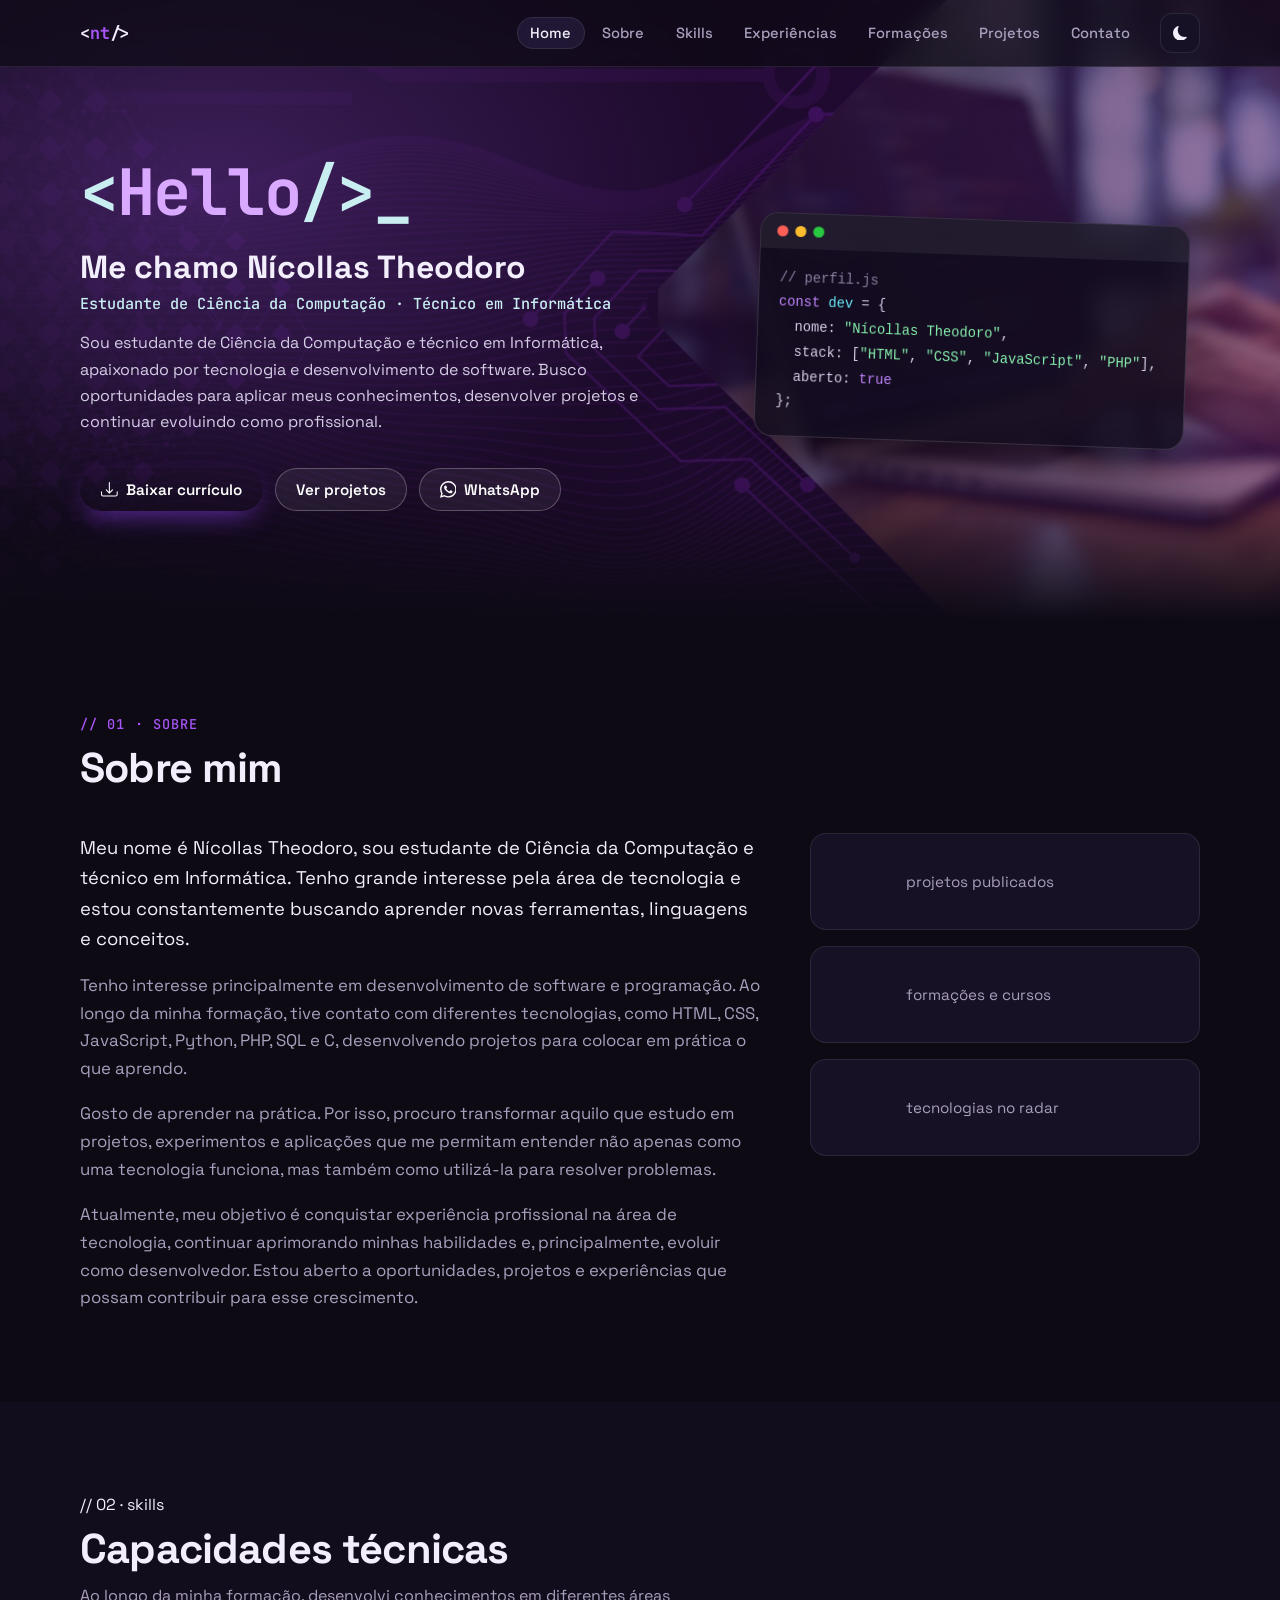
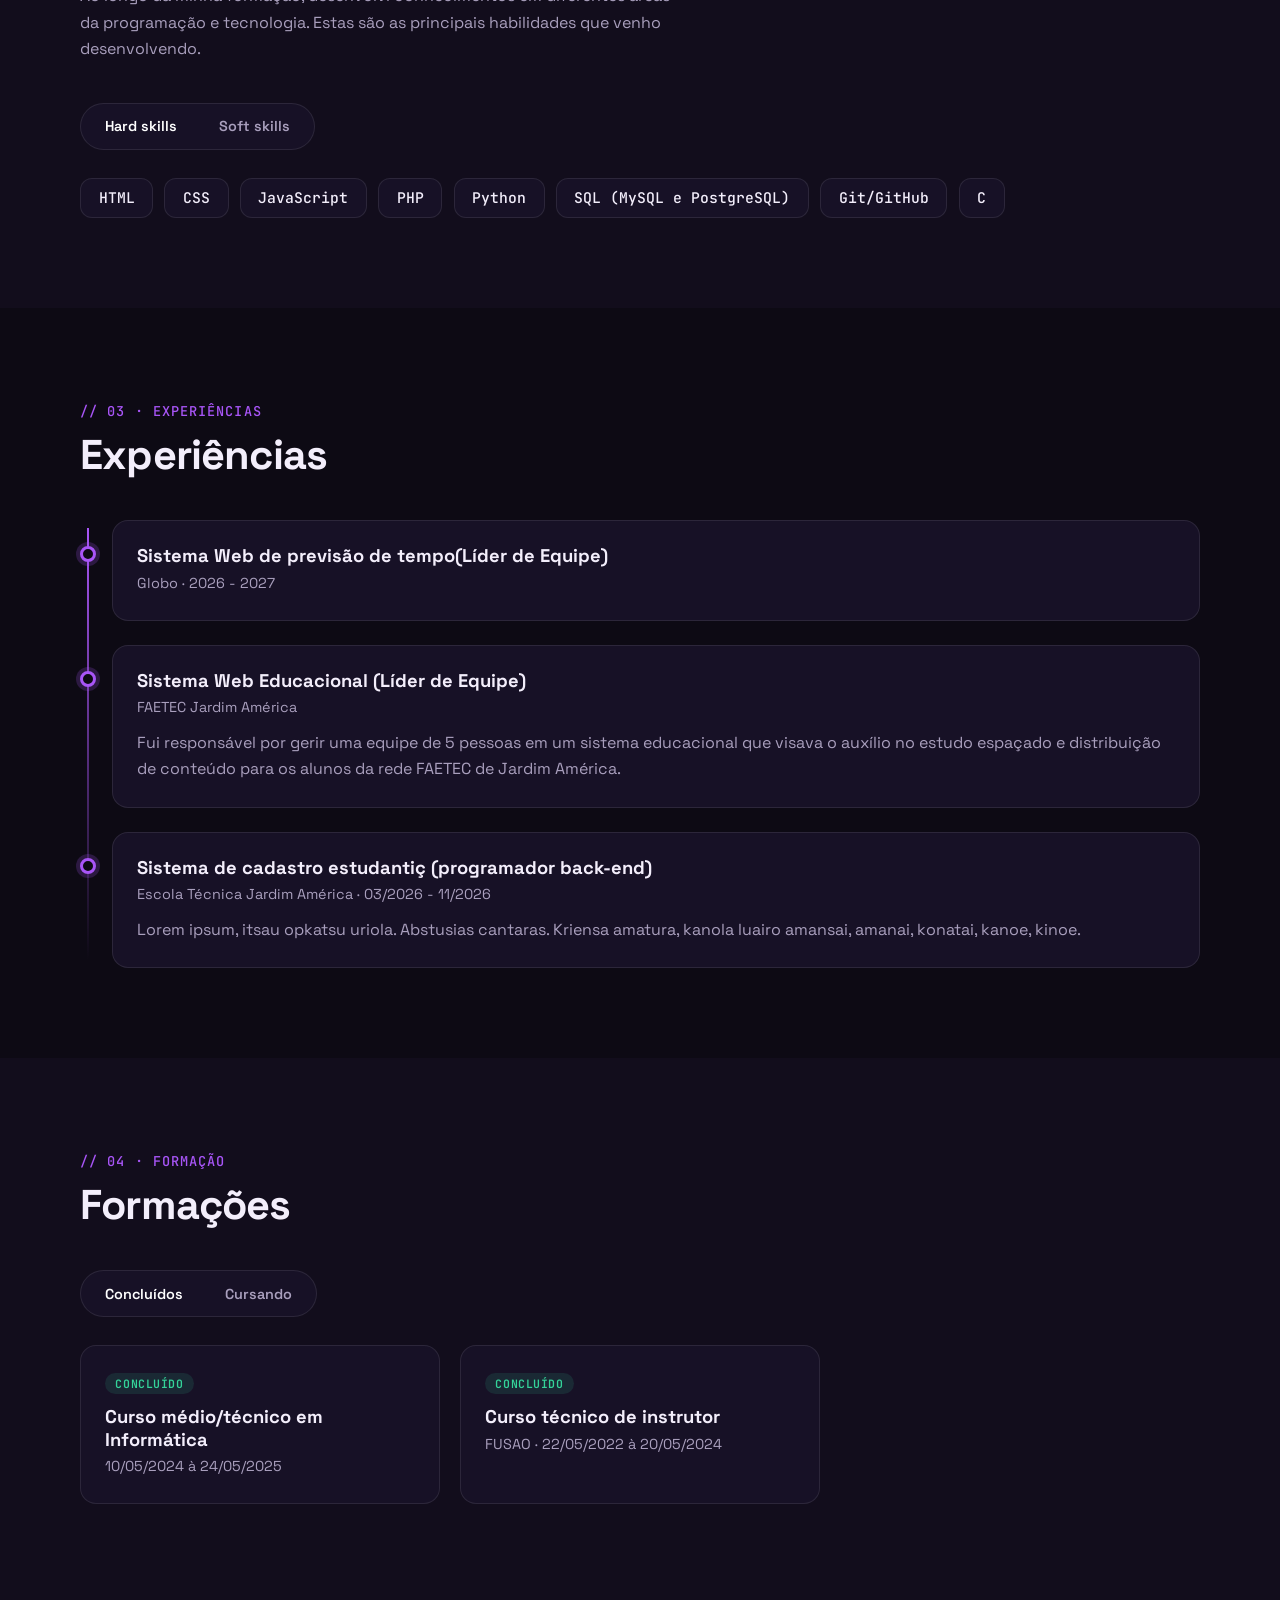
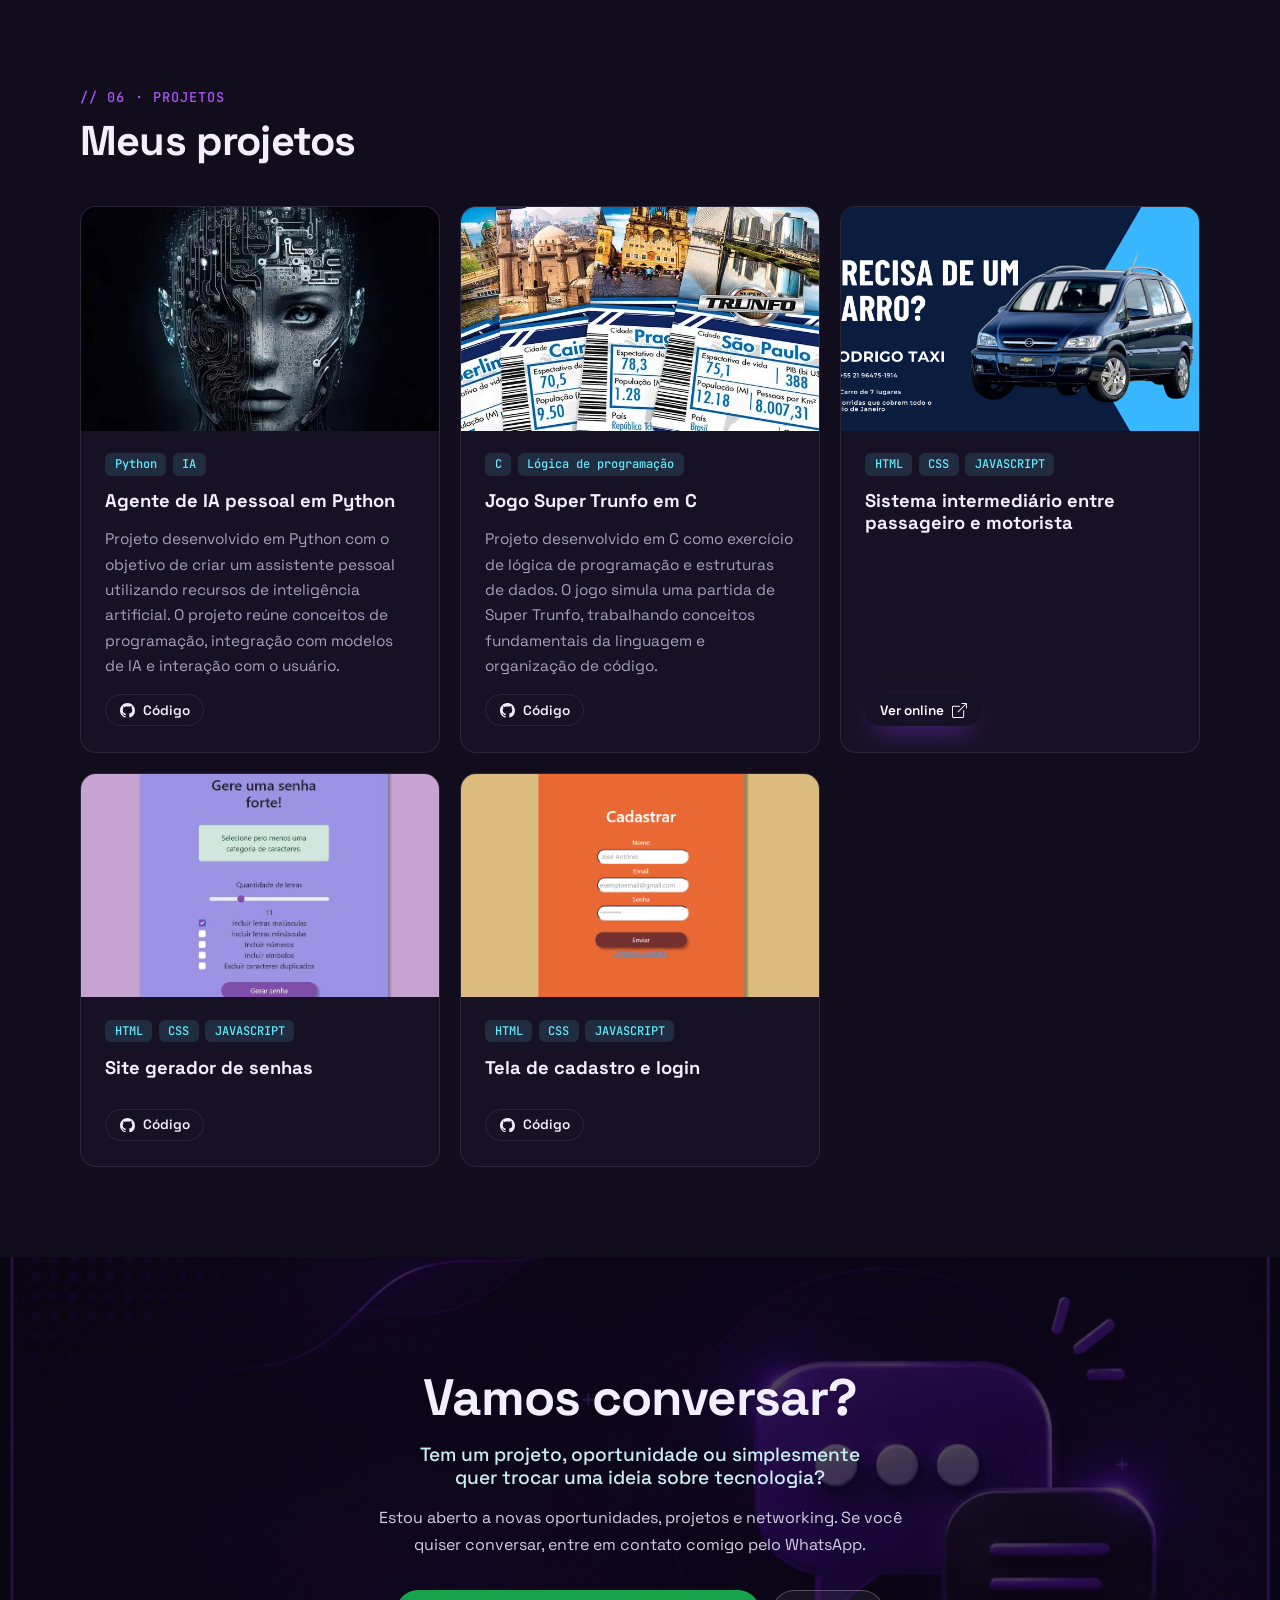
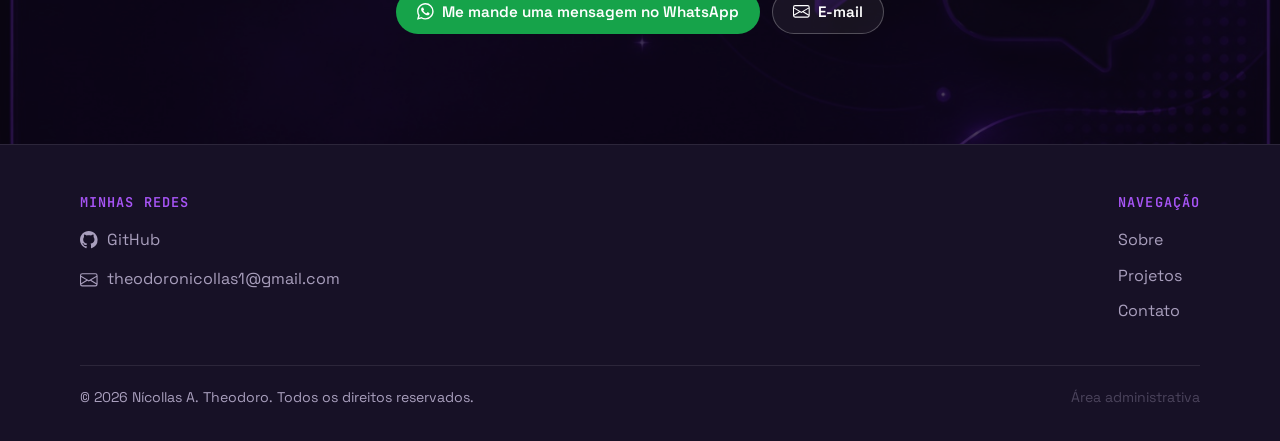
==== commit b12bee39: "removendo gradiente" ====
--- a/index.html
+++ b/index.html
@@ -68,7 +68,7 @@
         <section id="skills" class="alt reveal">
             <div class="container">
                 <div class="sec-head">
-                    <span class="sec-tag">// 02 · skills</span>
+                    <span class="s  ec-tag">// 02 · skills</span>
                     <h2>Capacidades técnicas</h2>
                     <p>Ao longo da minha formação, desenvolvi conhecimentos em diferentes áreas da programação e tecnologia. Estas são as principais habilidades que venho desenvolvendo.</p>
                 </div>
@@ -143,4 +143,4 @@
     <script src="js/site.js"></script>
 </body>
 
-</html>
+</html>
--- a/css/base.css
+++ b/css/base.css
@@ -15,7 +15,7 @@
   --warn: #fbbf24;
   --radius: 16px;
   --shadow: 0 14px 40px -14px rgba(0, 0, 0, .7);
-  --grad: linear-gradient(135deg, #a855f7 0%, #6366f1 60%, #22d3ee 130%);
+  /* --grad: linear-gradient(135deg, #a855f7 0%, #6366f1 60%, #22d3ee 130%); */
   --font: 'Space Grotesk', system-ui, -apple-system, 'Segoe UI', sans-serif;
   --mono: 'JetBrains Mono', ui-monospace, 'Cascadia Code', Consolas, monospace;
   color-scheme: dark;
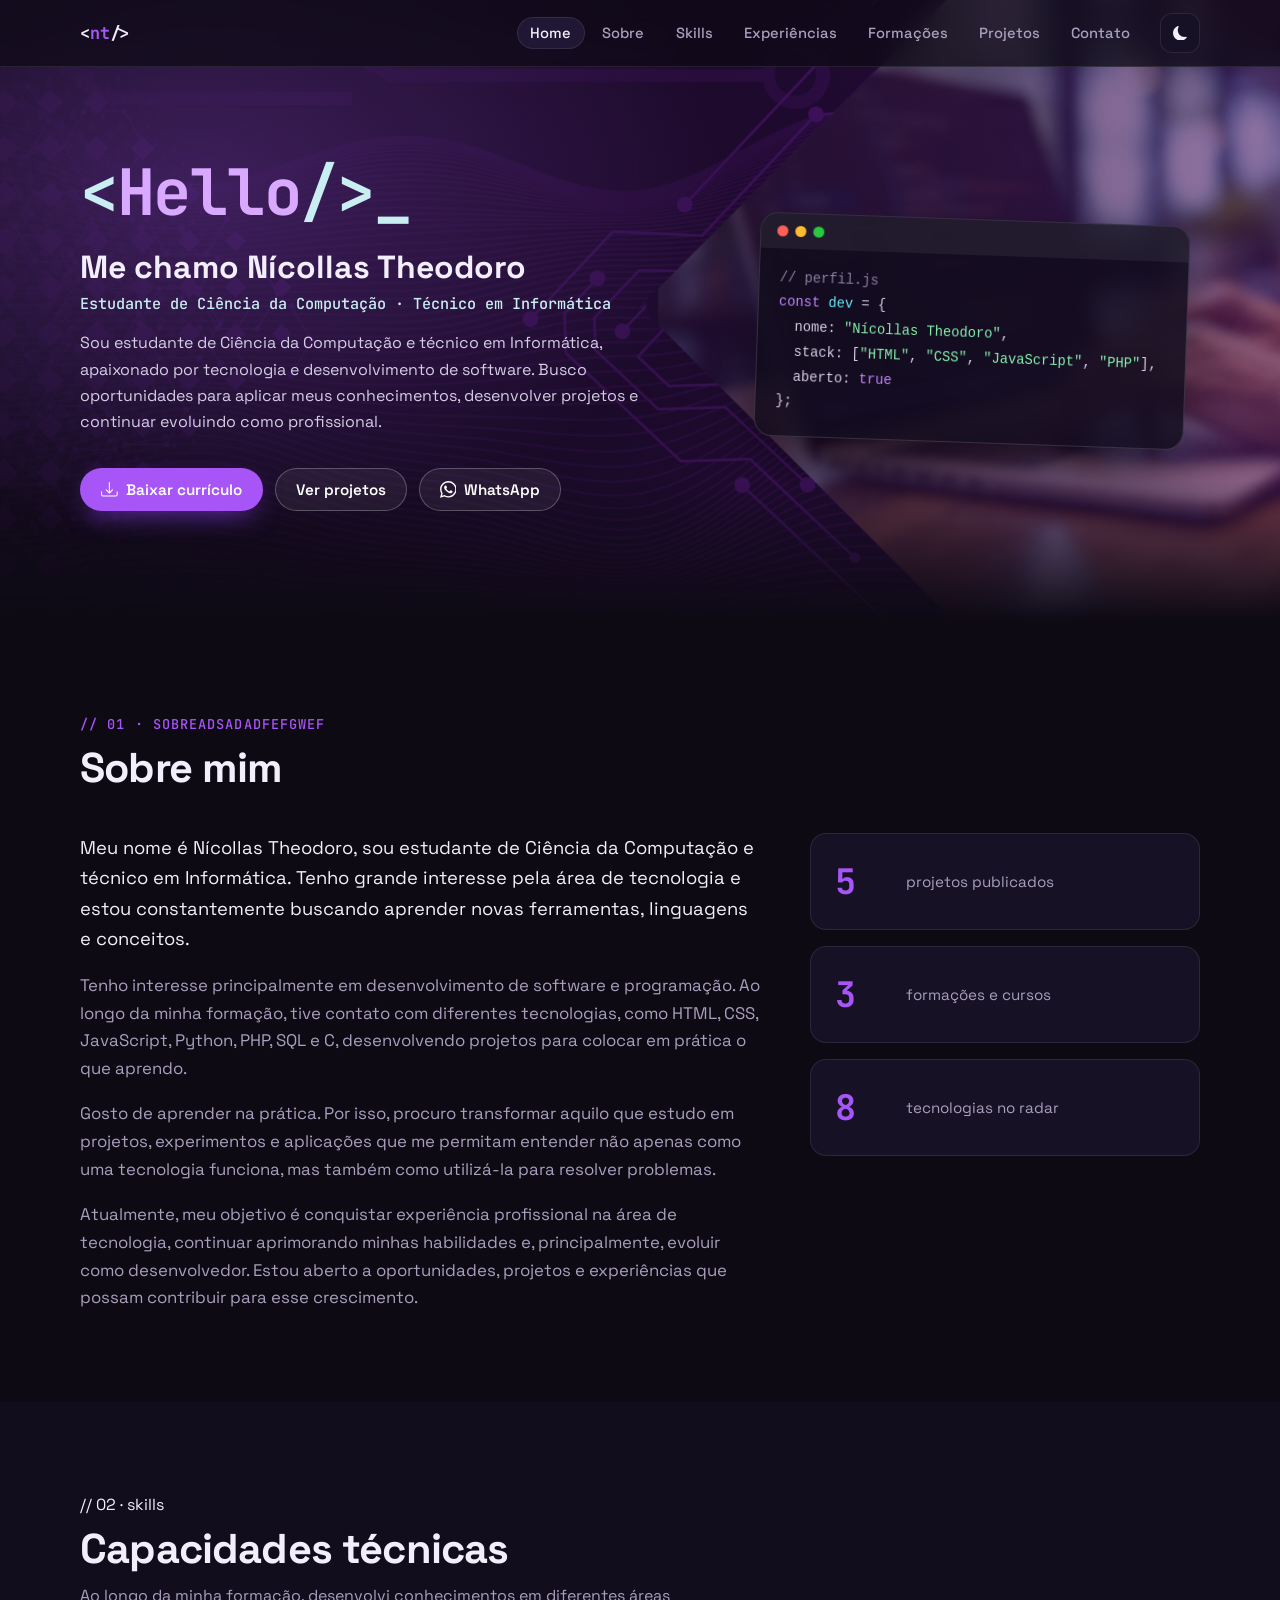
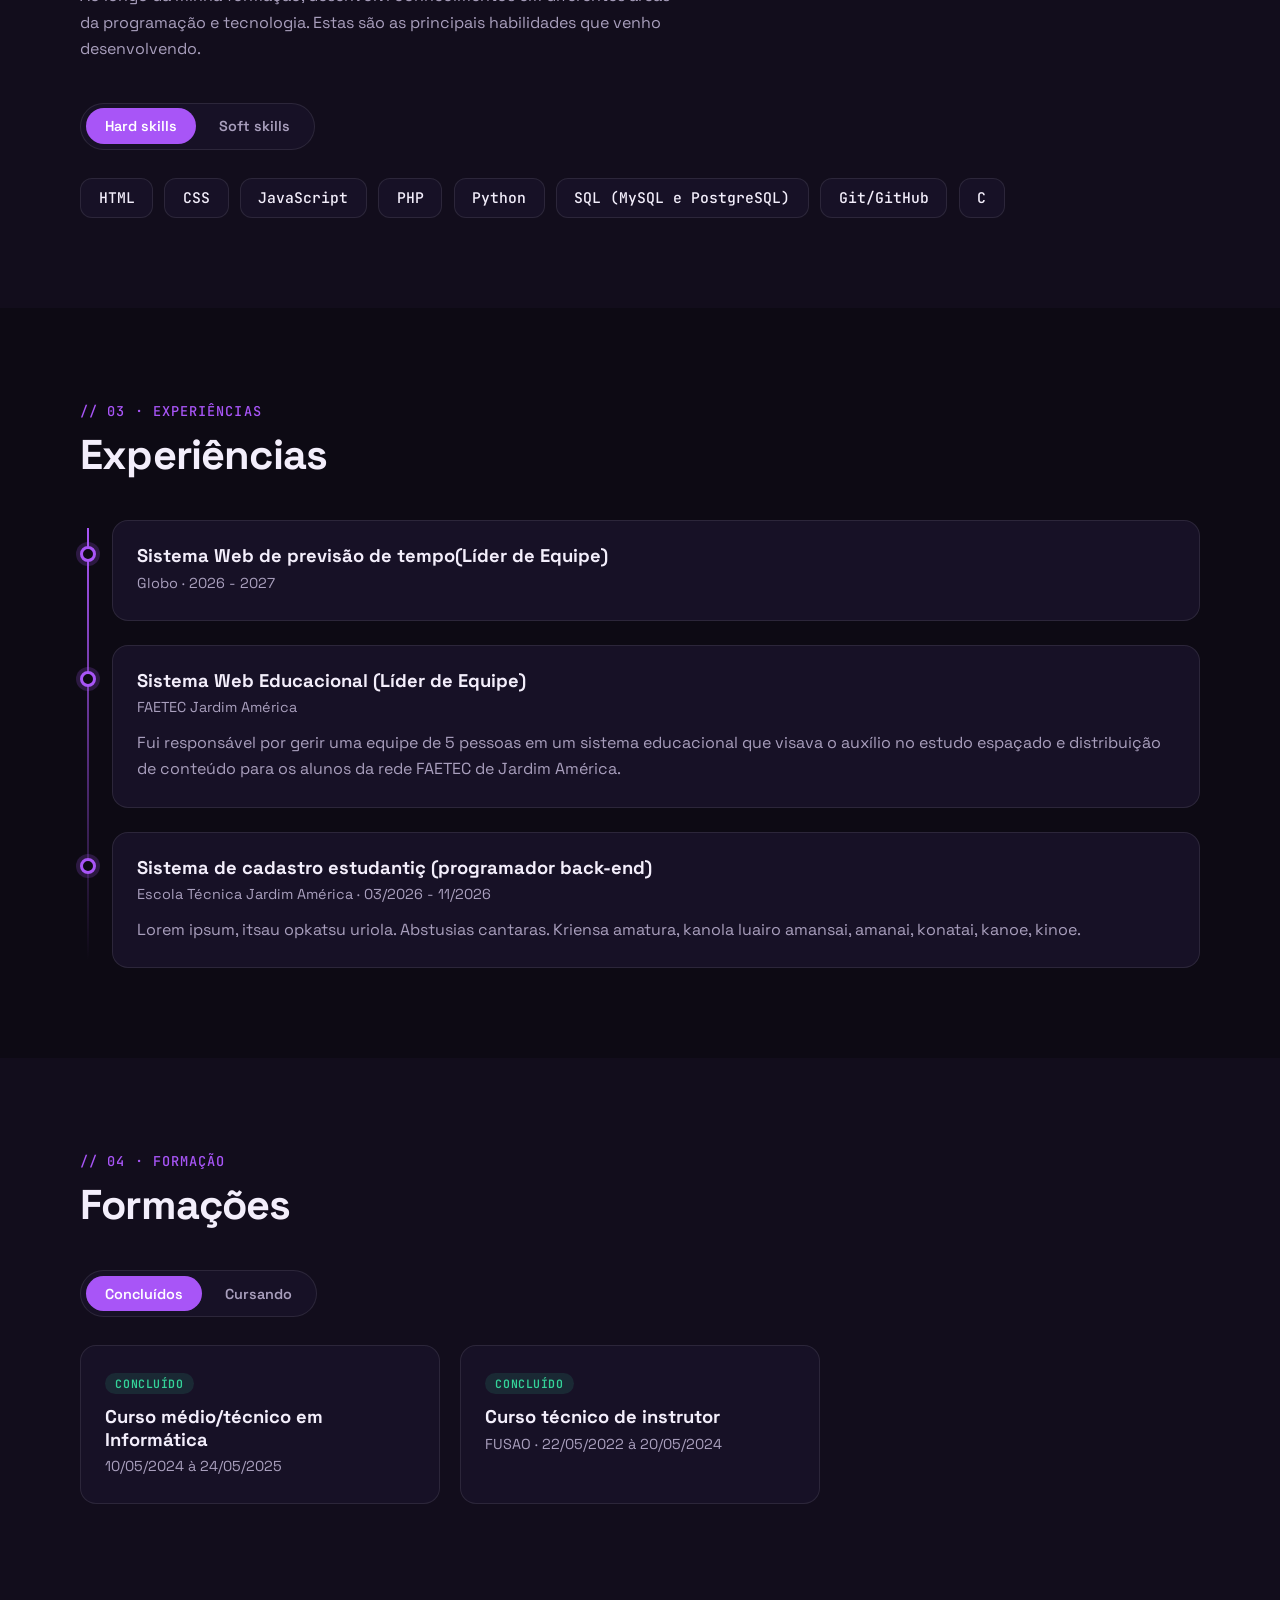
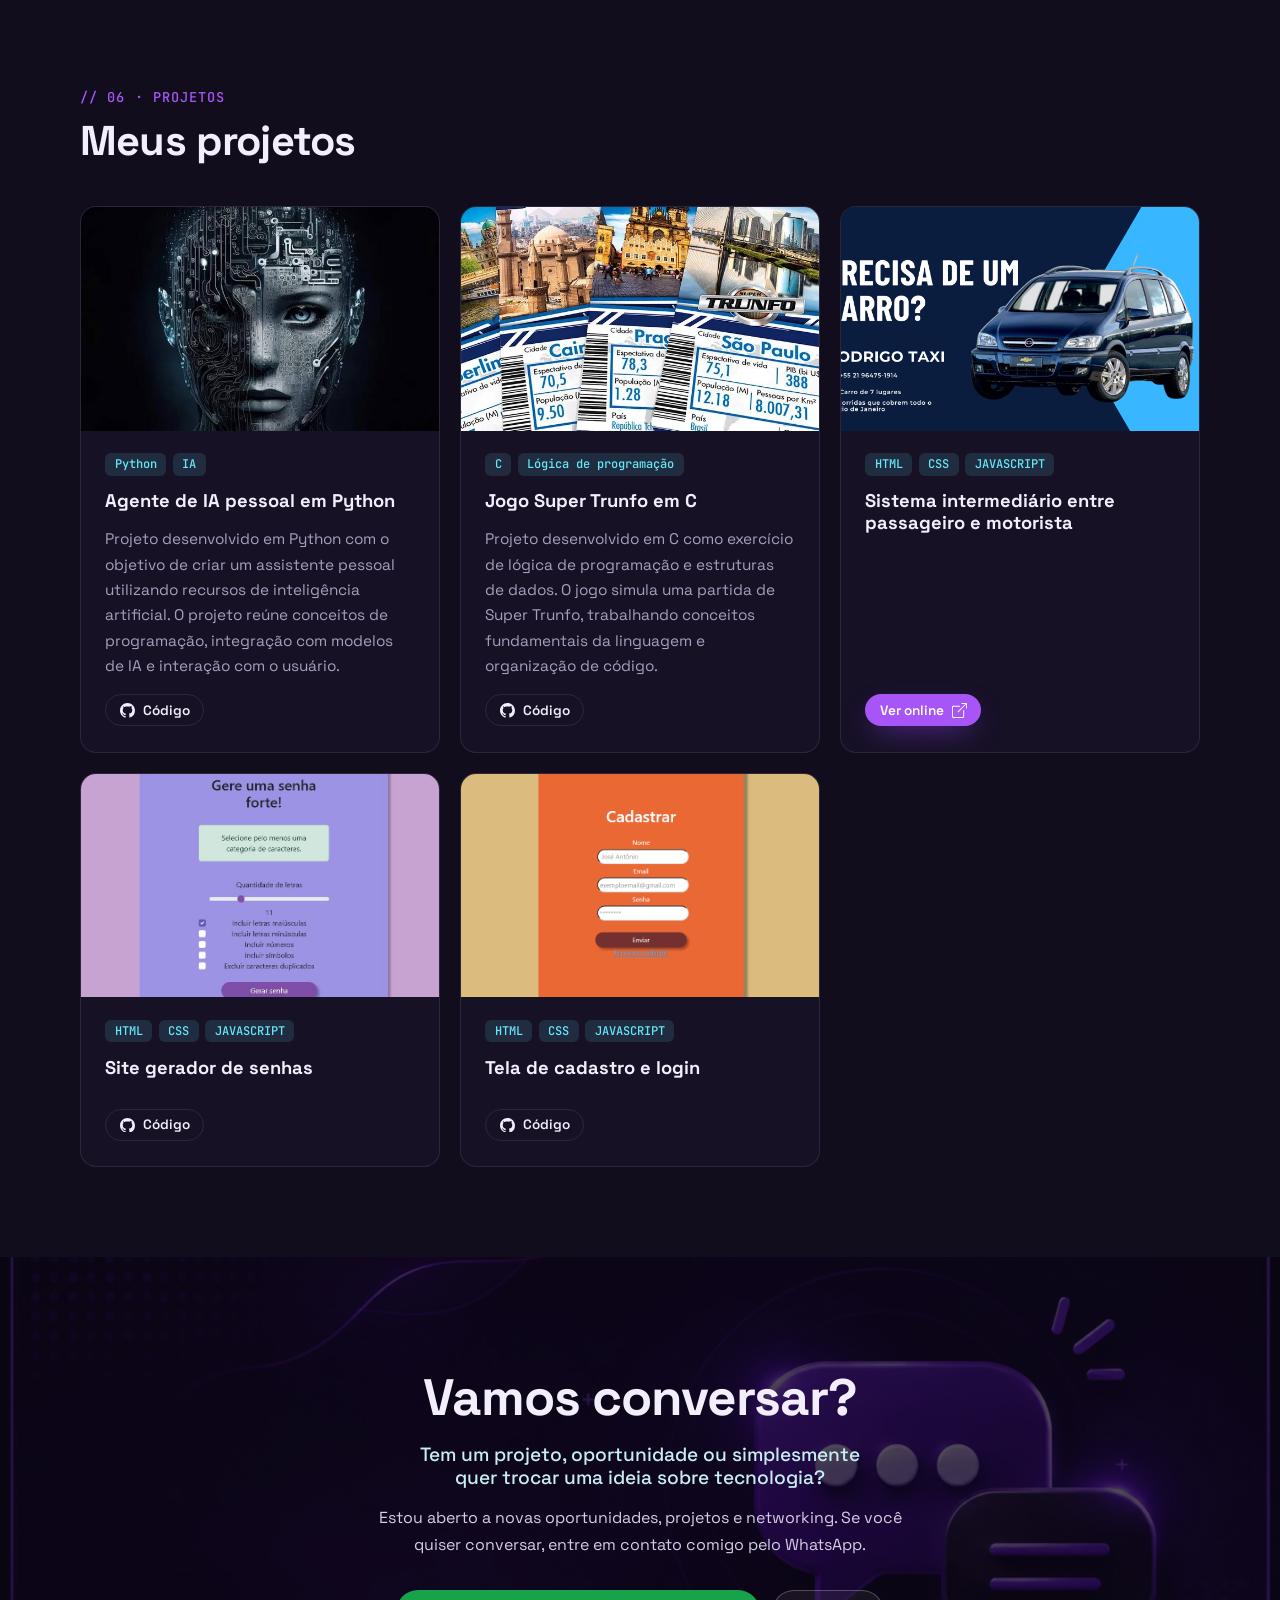
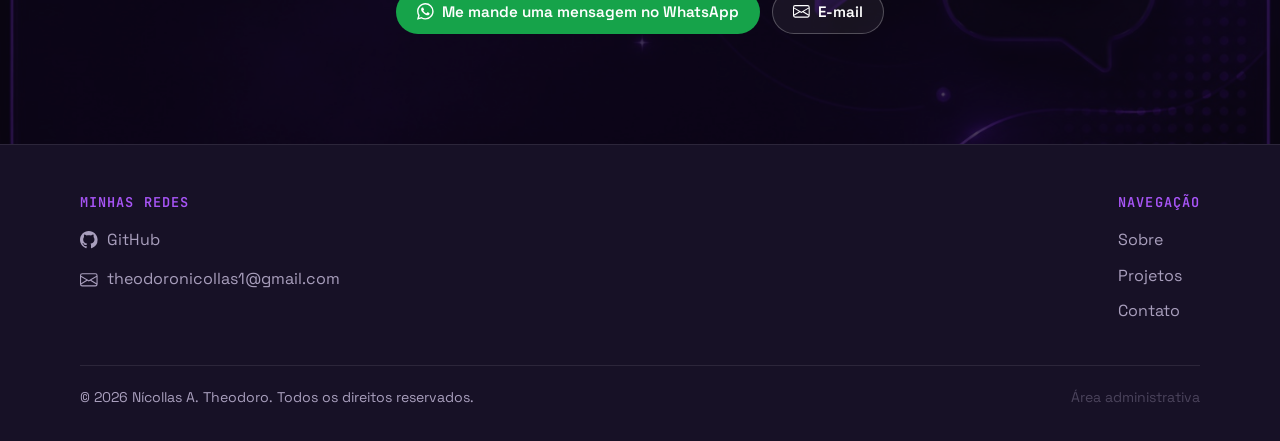
==== commit 4ab317fe: "Update index.html" ====
--- a/index.html
+++ b/index.html
@@ -57,7 +57,7 @@
 
         <section id="sobre-mim" class="reveal">
             <div class="container">
-                <div class="sec-head"><span class="sec-tag">// 01 · sobre</span><h2>Sobre mim</h2></div>
+                <div class="sec-head"><span class="sec-tag">// 01 · sobreadsadadfefgwef</span><h2>Sobre mim</h2></div>
                 <div class="sobre-grid">
                     <div class="sobre-texto" id="sobreTexto"></div>
                     <div class="stats" id="stats"></div>
--- a/css/base.css
+++ b/css/base.css
@@ -15,7 +15,7 @@
   --warn: #fbbf24;
   --radius: 16px;
   --shadow: 0 14px 40px -14px rgba(0, 0, 0, .7);
-  /* --grad: linear-gradient(135deg, #a855f7 0%, #6366f1 60%, #22d3ee 130%); */
+  --grad: linear-gradient(135deg, #a855f7 0%, #a855f7 60%, #a855f7 130%);
   --font: 'Space Grotesk', system-ui, -apple-system, 'Segoe UI', sans-serif;
   --mono: 'JetBrains Mono', ui-monospace, 'Cascadia Code', Consolas, monospace;
   color-scheme: dark;
@@ -64,7 +64,7 @@
 }
 .btn:hover { transform: translateY(-2px); border-color: var(--primary); }
 .btn:disabled { opacity: .5; cursor: not-allowed; transform: none; }
-.btn-primary { background: var(--grad); border-color: transparent; color: #fff; box-shadow: 0 10px 28px -10px rgba(139, 63, 240, .8); }
+.btn-primary { background: var(--primary); border-color: transparent; color: #fff; box-shadow: 0 10px 28px -10px rgba(139, 63, 240, .8); }
 .btn-primary:hover { box-shadow: 0 14px 32px -10px rgba(139, 63, 240, .95); border-color: transparent; }
 .btn-ghost { background: rgba(255, 255, 255, .06); }
 .btn-wa { background: #16a34a; border-color: transparent; color: #fff; }
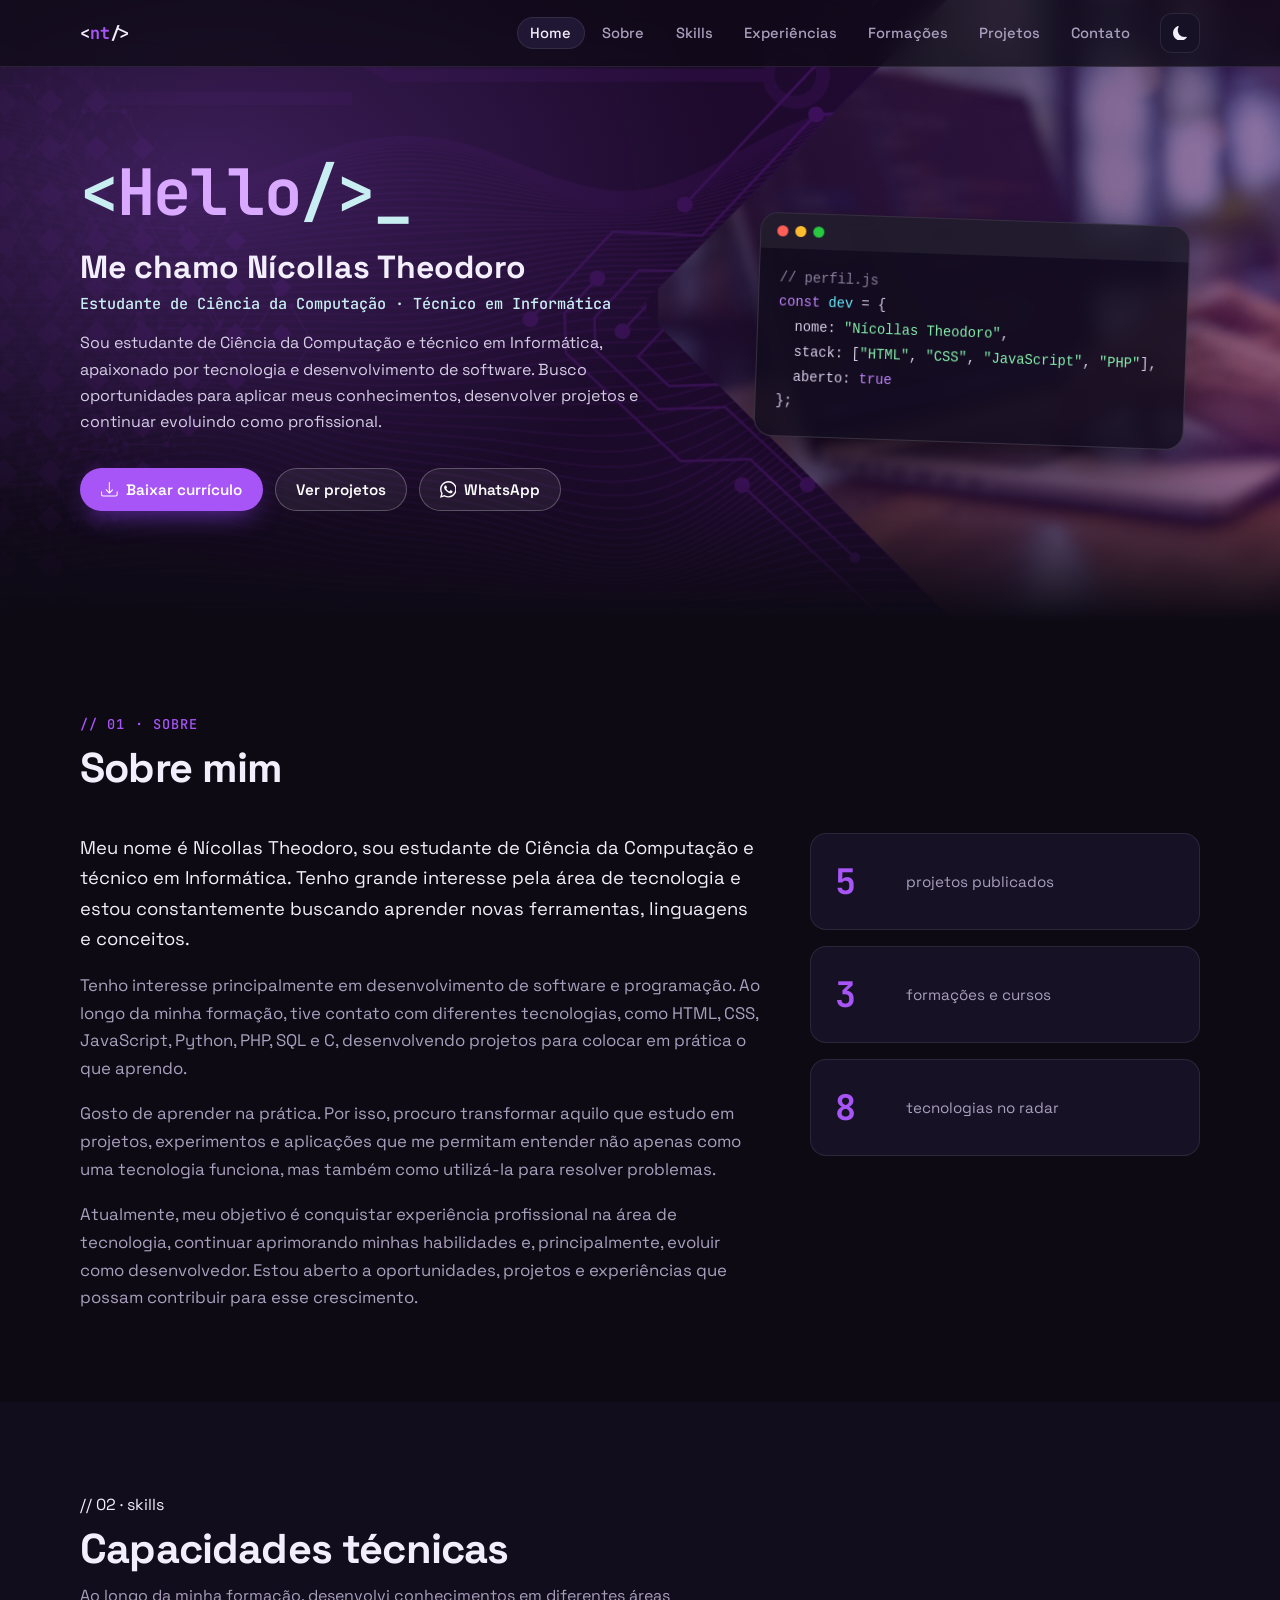
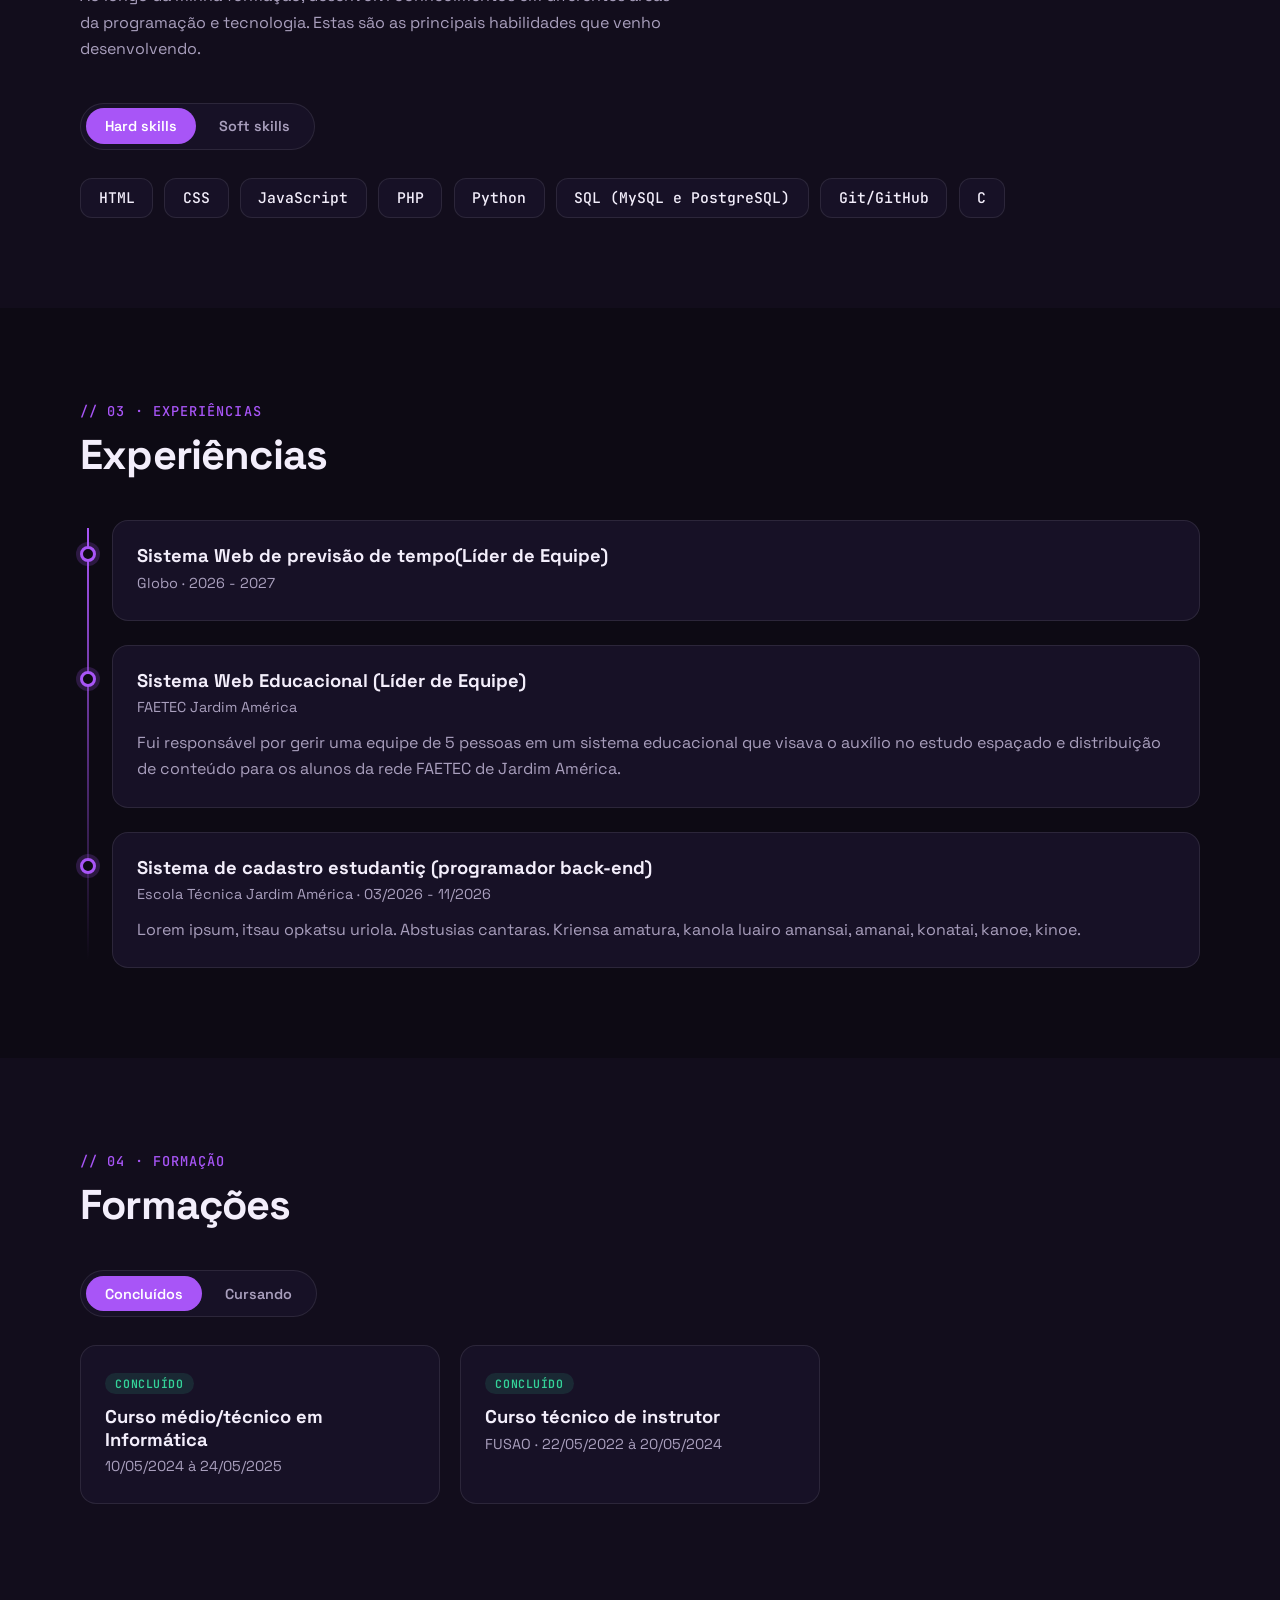
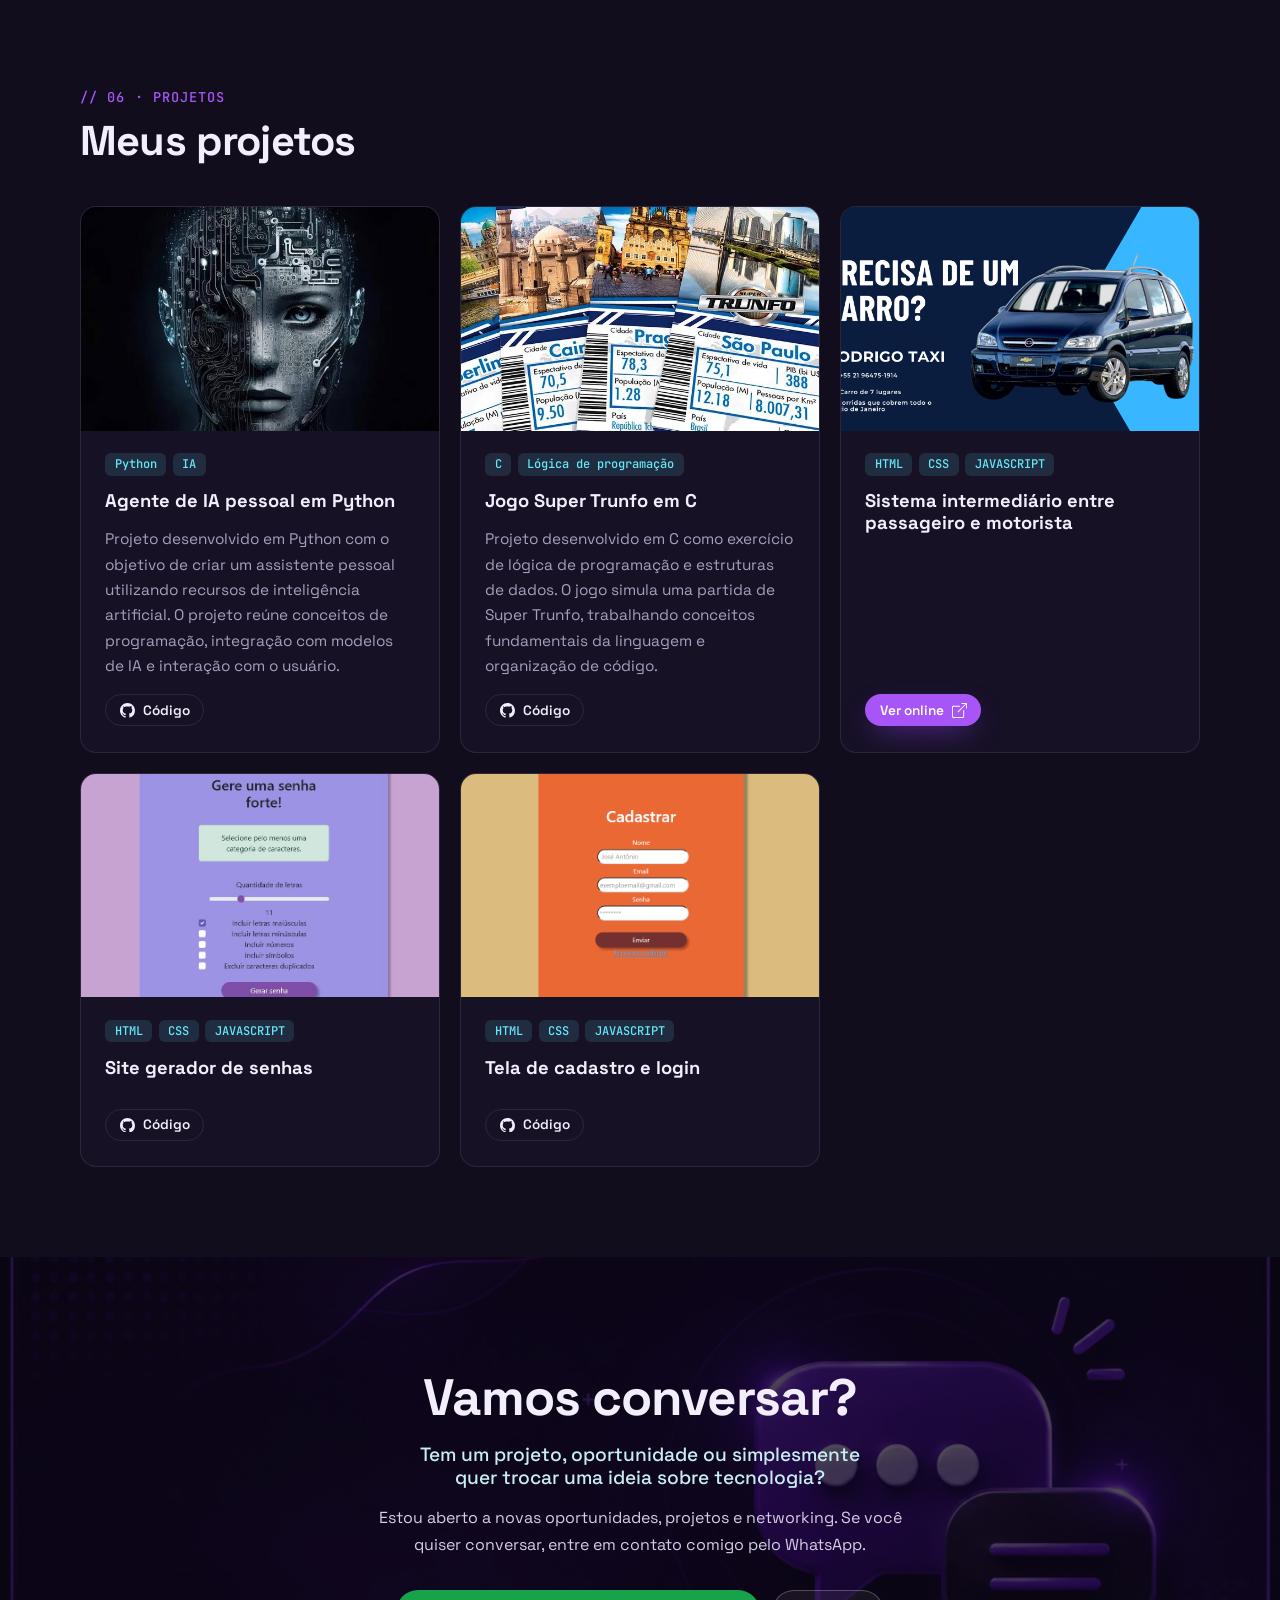
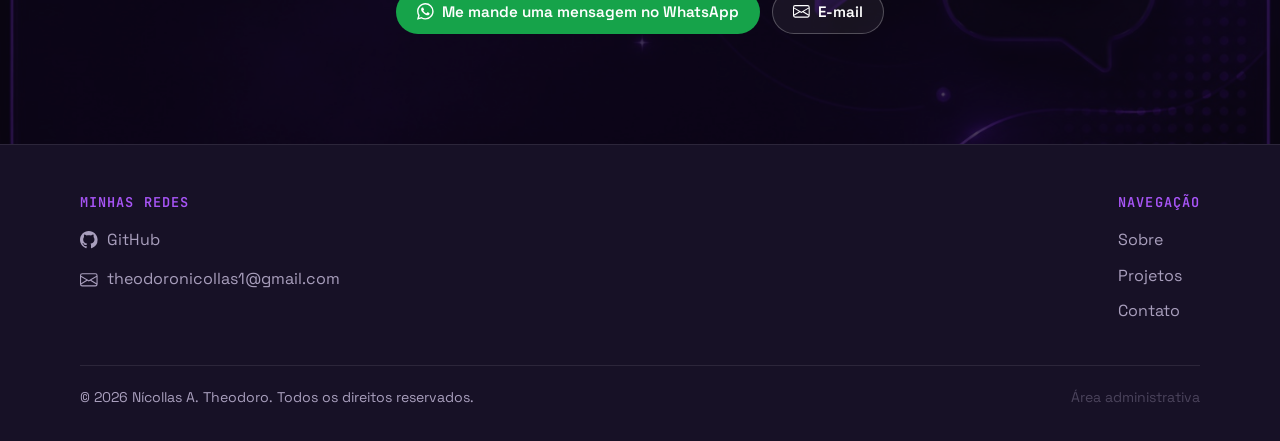
==== commit 3a35eece: "Update index.html" ====
--- a/index.html
+++ b/index.html
@@ -57,7 +57,7 @@
 
         <section id="sobre-mim" class="reveal">
             <div class="container">
-                <div class="sec-head"><span class="sec-tag">// 01 · sobreadsadadfefgwef</span><h2>Sobre mim</h2></div>
+                <div class="sec-head"><span class="sec-tag">// 01 · sobre</span><h2>Sobre mim</h2></div>
                 <div class="sobre-grid">
                     <div class="sobre-texto" id="sobreTexto"></div>
                     <div class="stats" id="stats"></div>
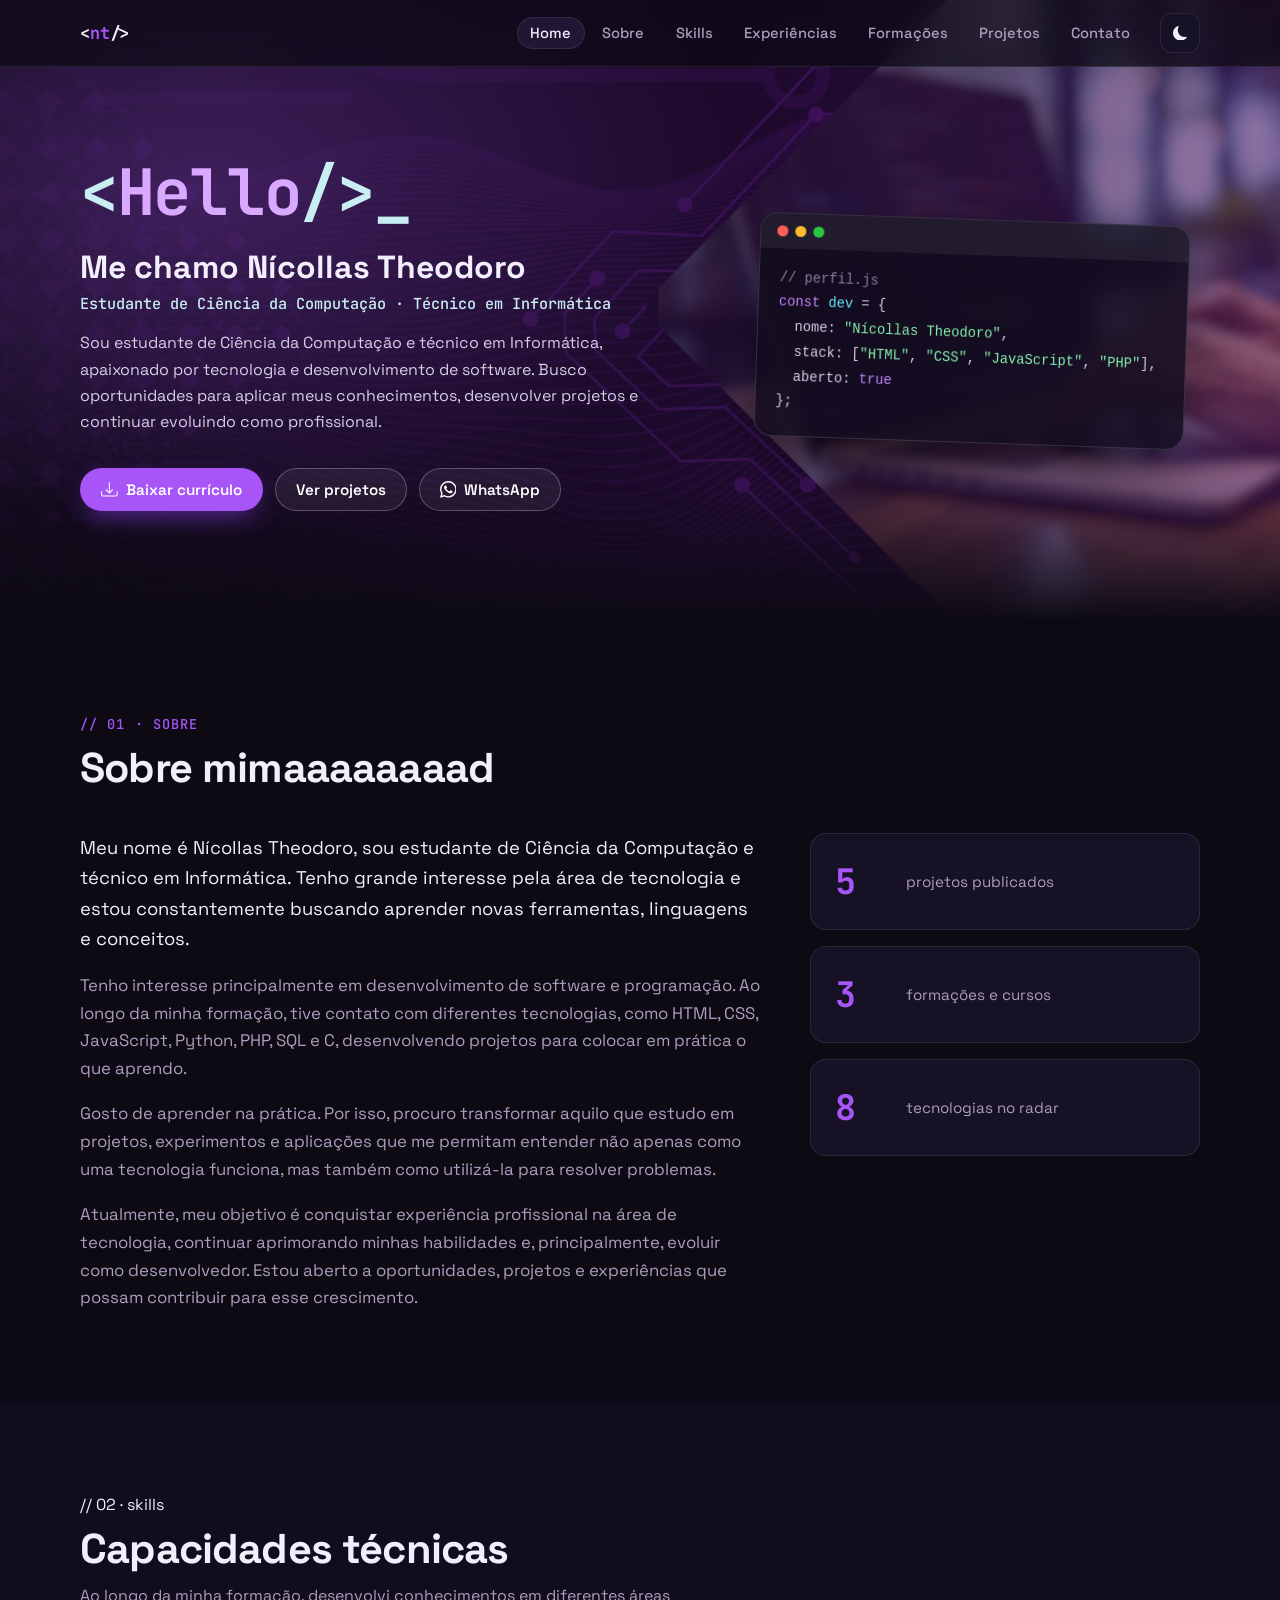
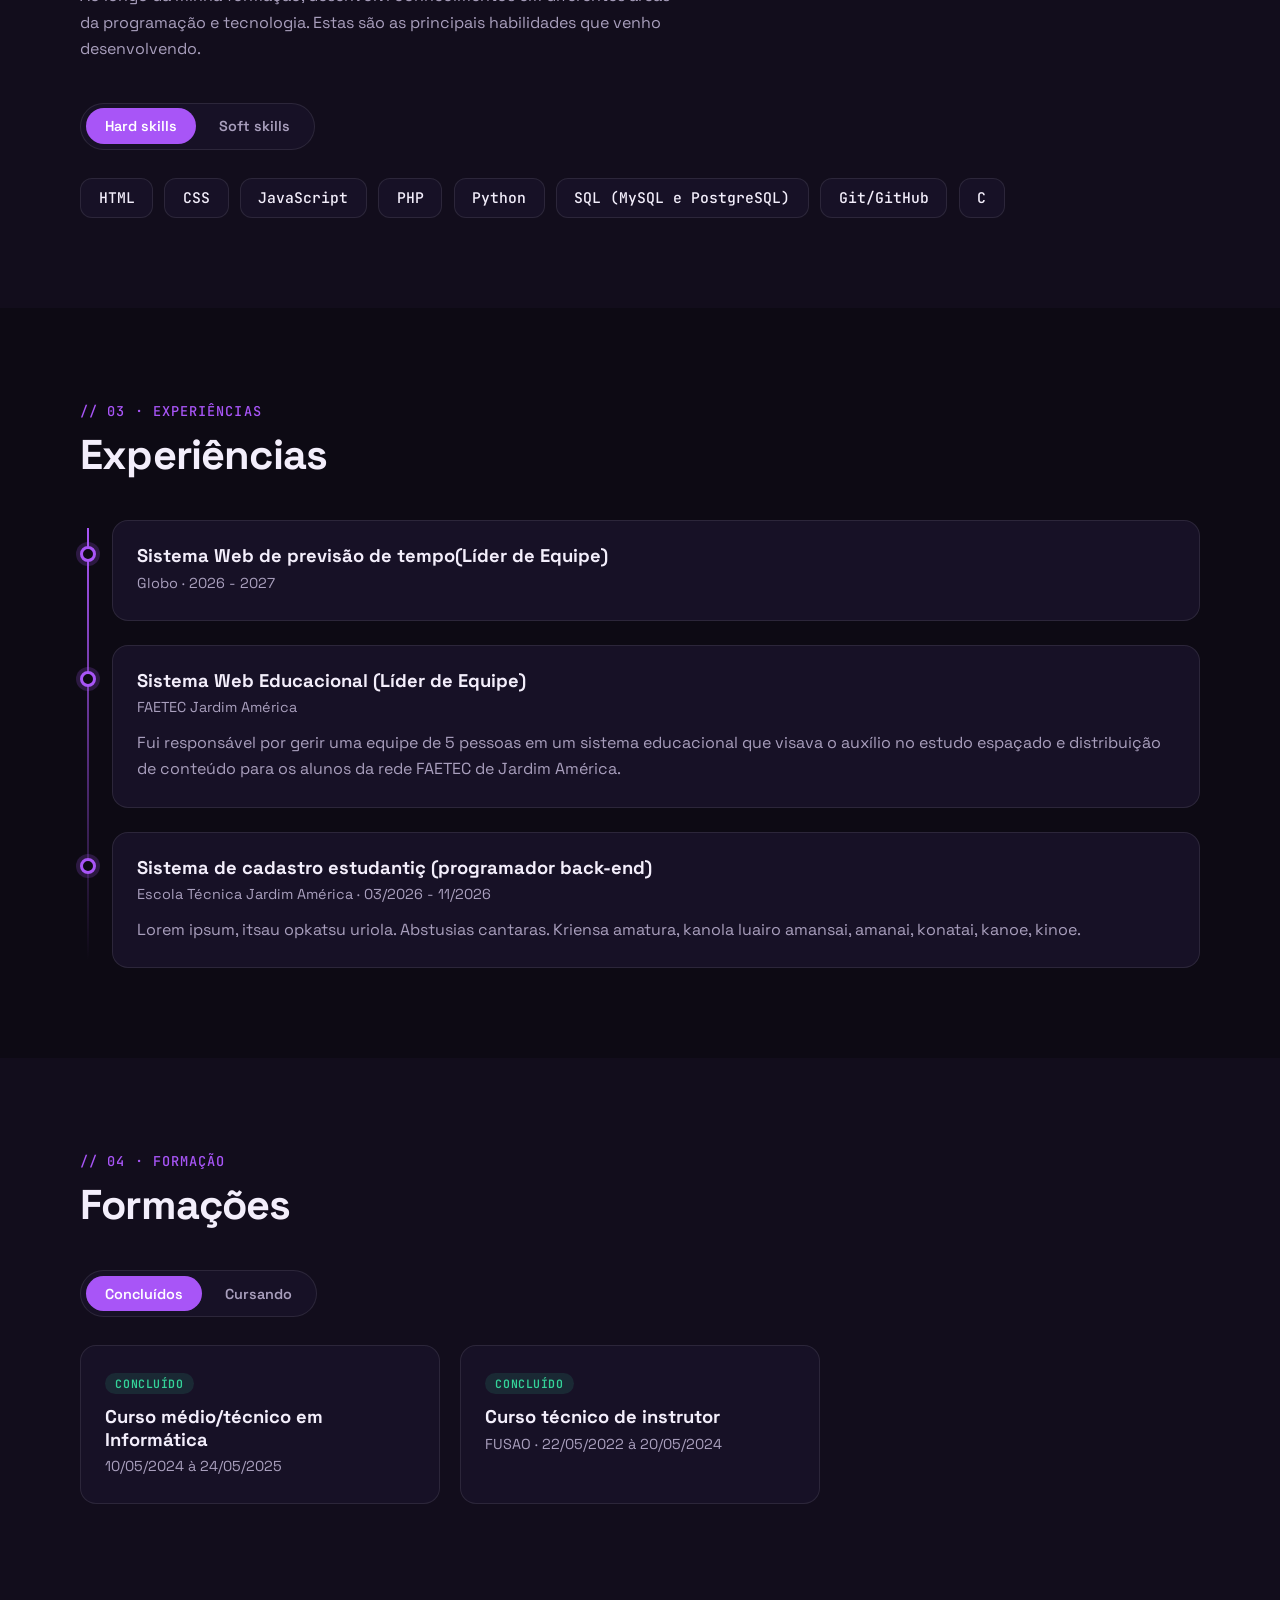
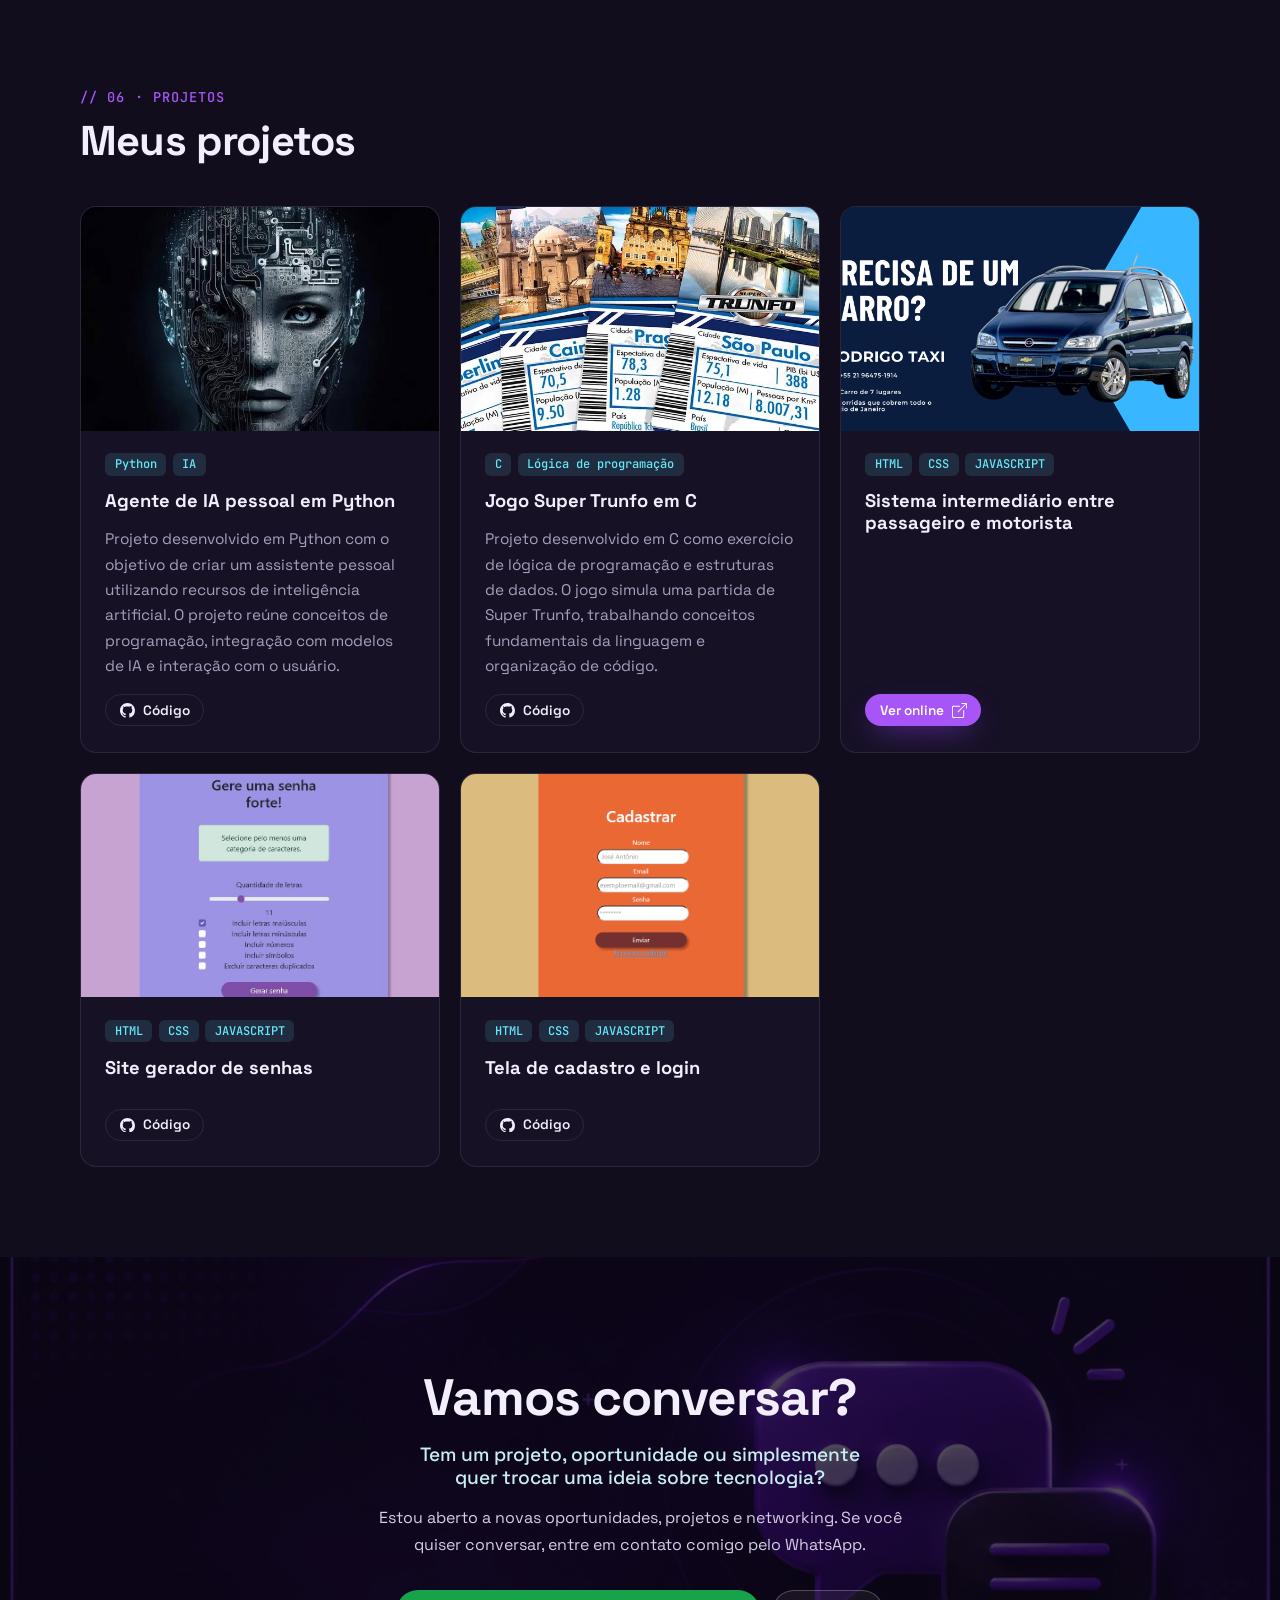
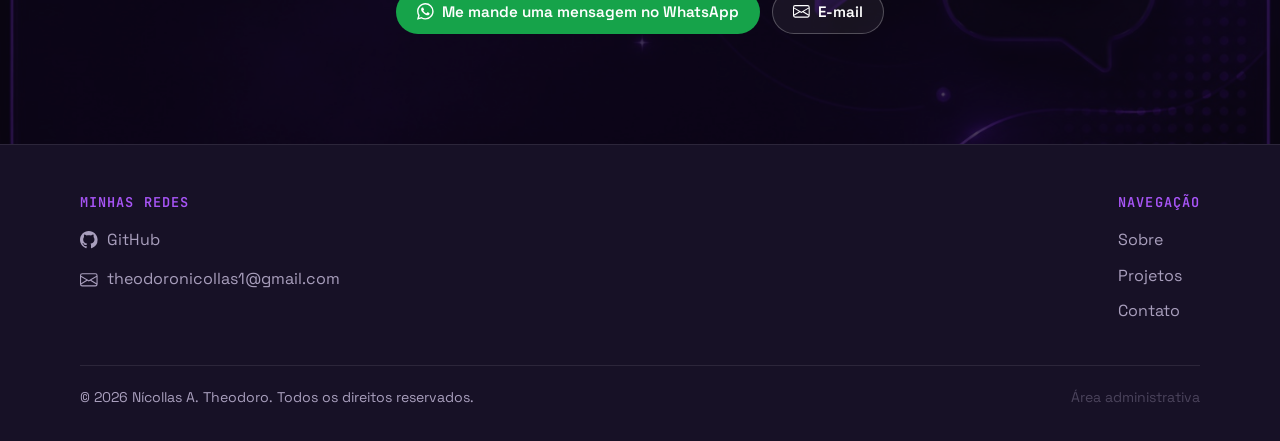
==== commit 487360bb: "Update index.html" ====
--- a/index.html
+++ b/index.html
@@ -57,7 +57,7 @@
 
         <section id="sobre-mim" class="reveal">
             <div class="container">
-                <div class="sec-head"><span class="sec-tag">// 01 · sobre</span><h2>Sobre mim</h2></div>
+                <div class="sec-head"><span class="sec-tag">// 01 · sobre</span><h2>Sobre mimaaaaaaaad</h2></div>
                 <div class="sobre-grid">
                     <div class="sobre-texto" id="sobreTexto"></div>
                     <div class="stats" id="stats"></div>
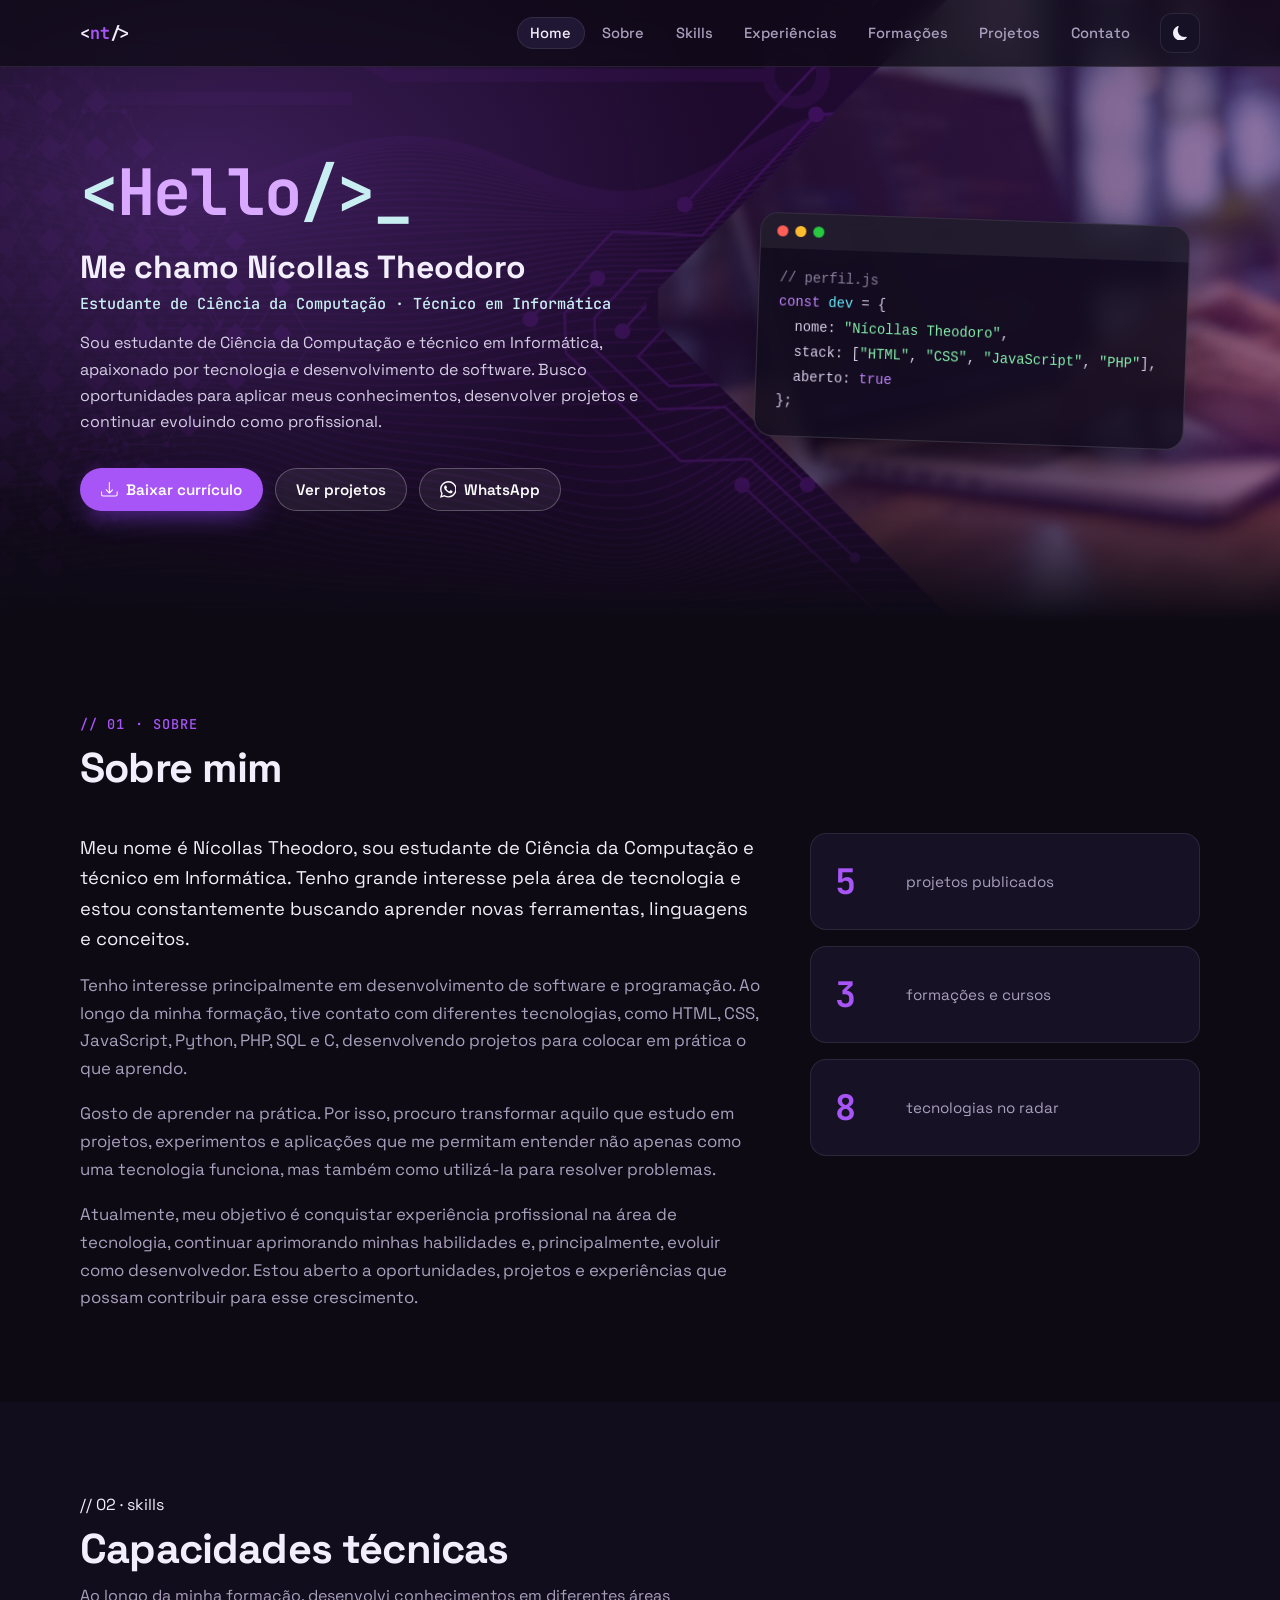
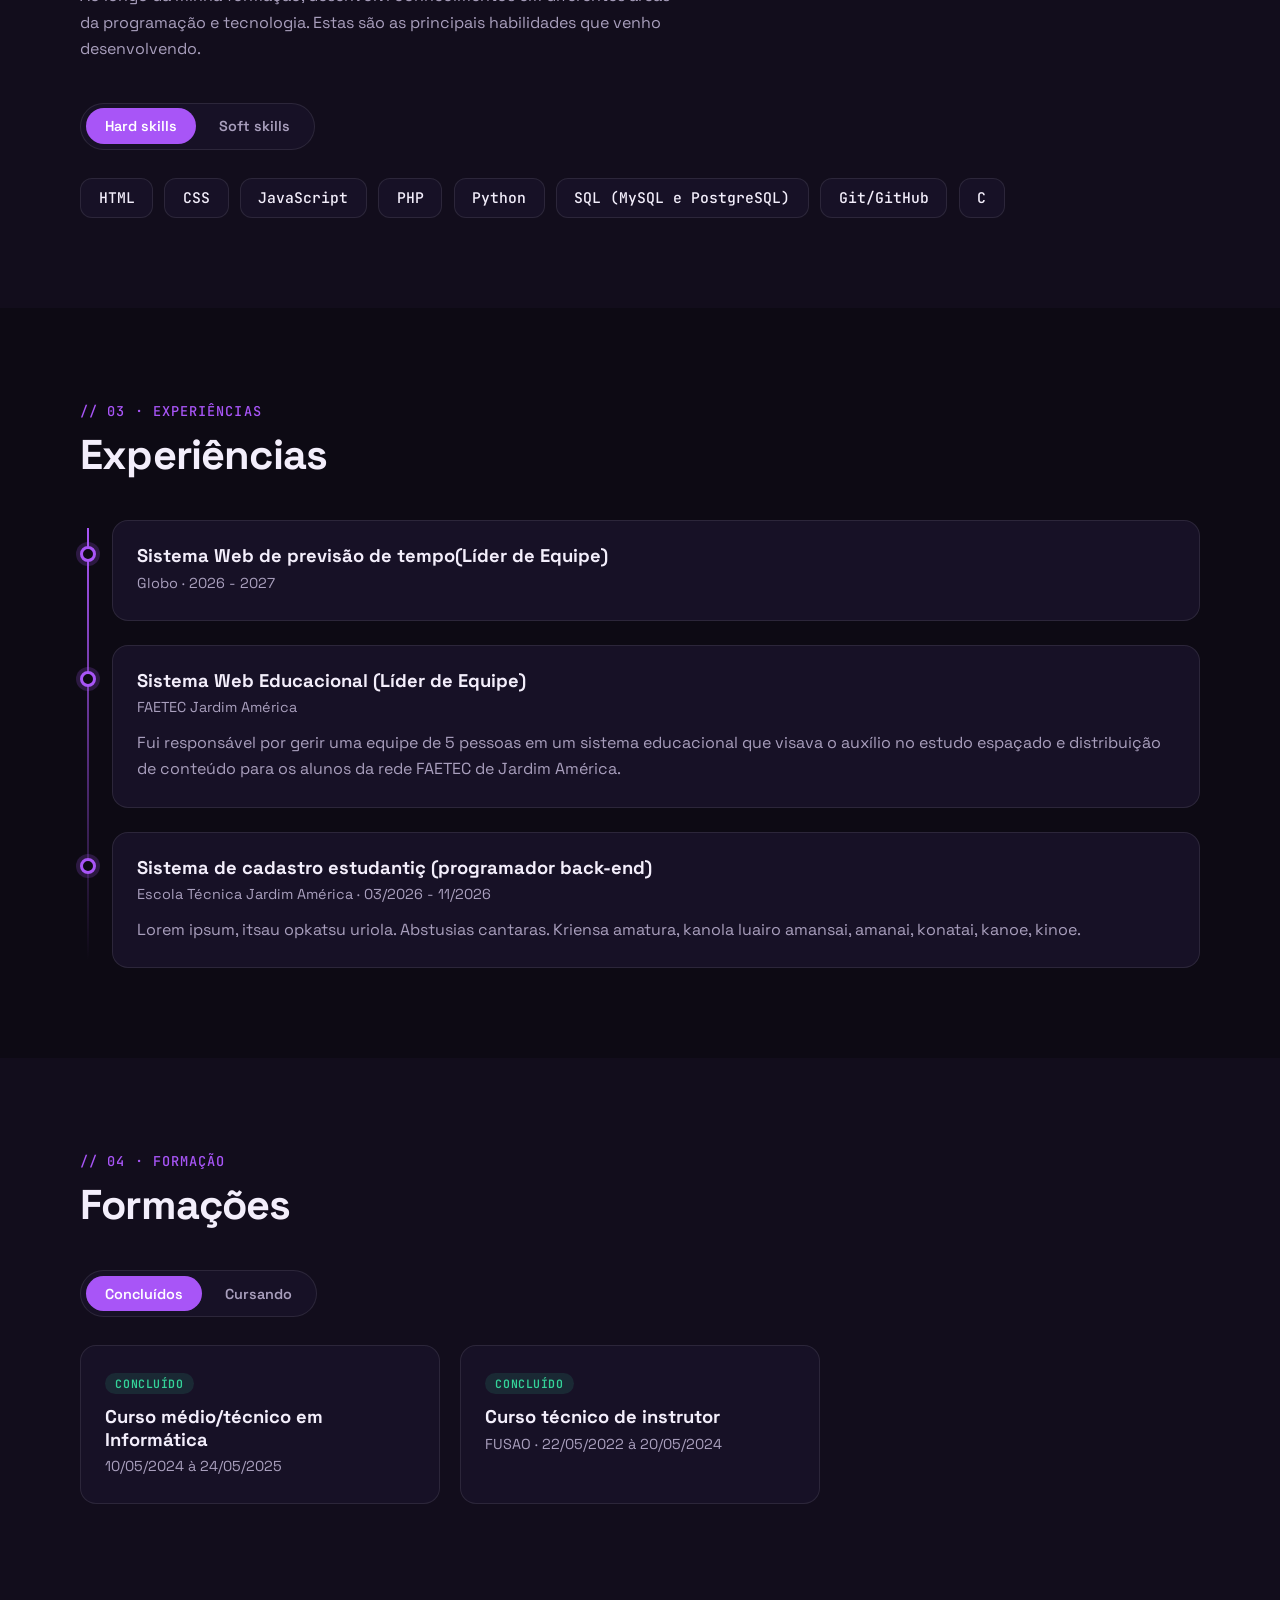
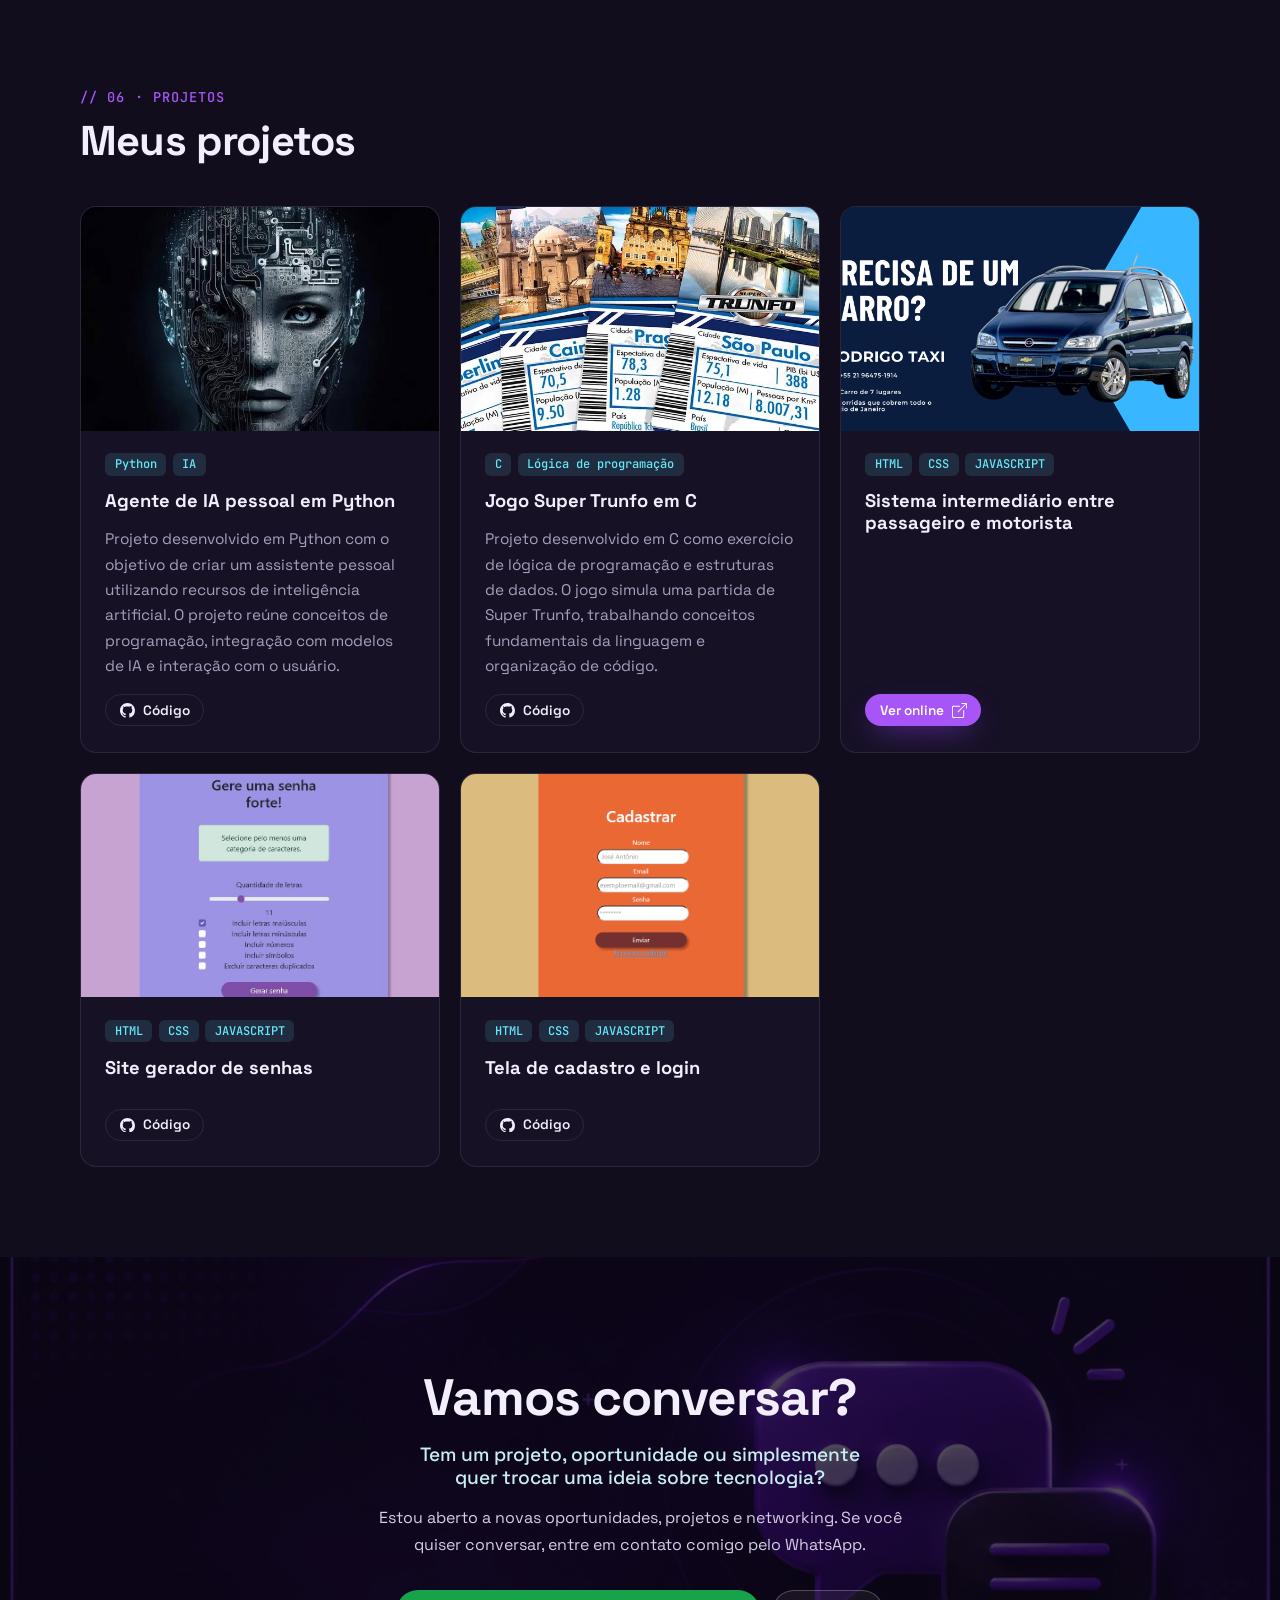
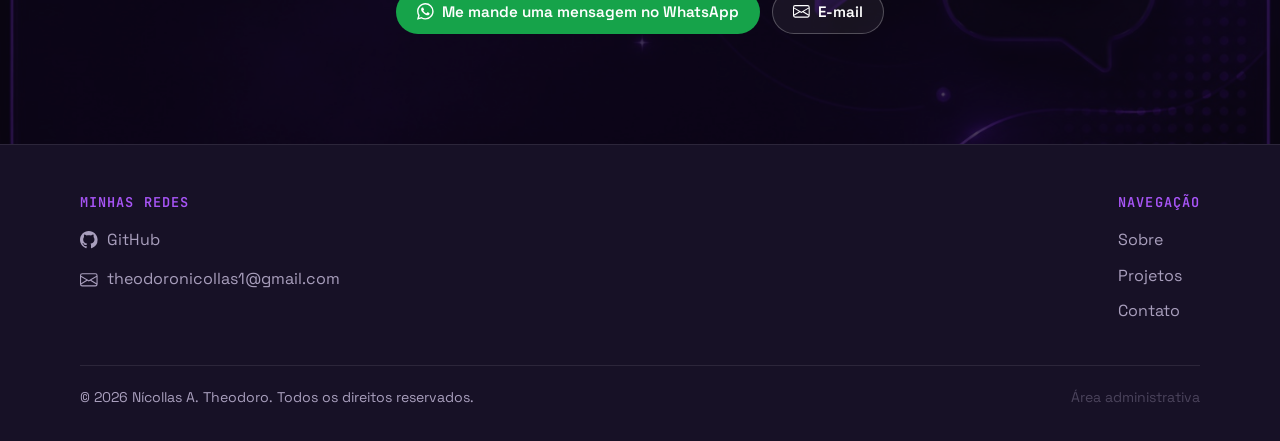
==== commit e8b7874a: "Update index.html" ====
--- a/index.html
+++ b/index.html
@@ -57,7 +57,7 @@
 
         <section id="sobre-mim" class="reveal">
             <div class="container">
-                <div class="sec-head"><span class="sec-tag">// 01 · sobre</span><h2>Sobre mimaaaaaaaad</h2></div>
+                <div class="sec-head"><span class="sec-tag">// 01 · sobre</span><h2>Sobre mim</h2></div>
                 <div class="sobre-grid">
                     <div class="sobre-texto" id="sobreTexto"></div>
                     <div class="stats" id="stats"></div>
